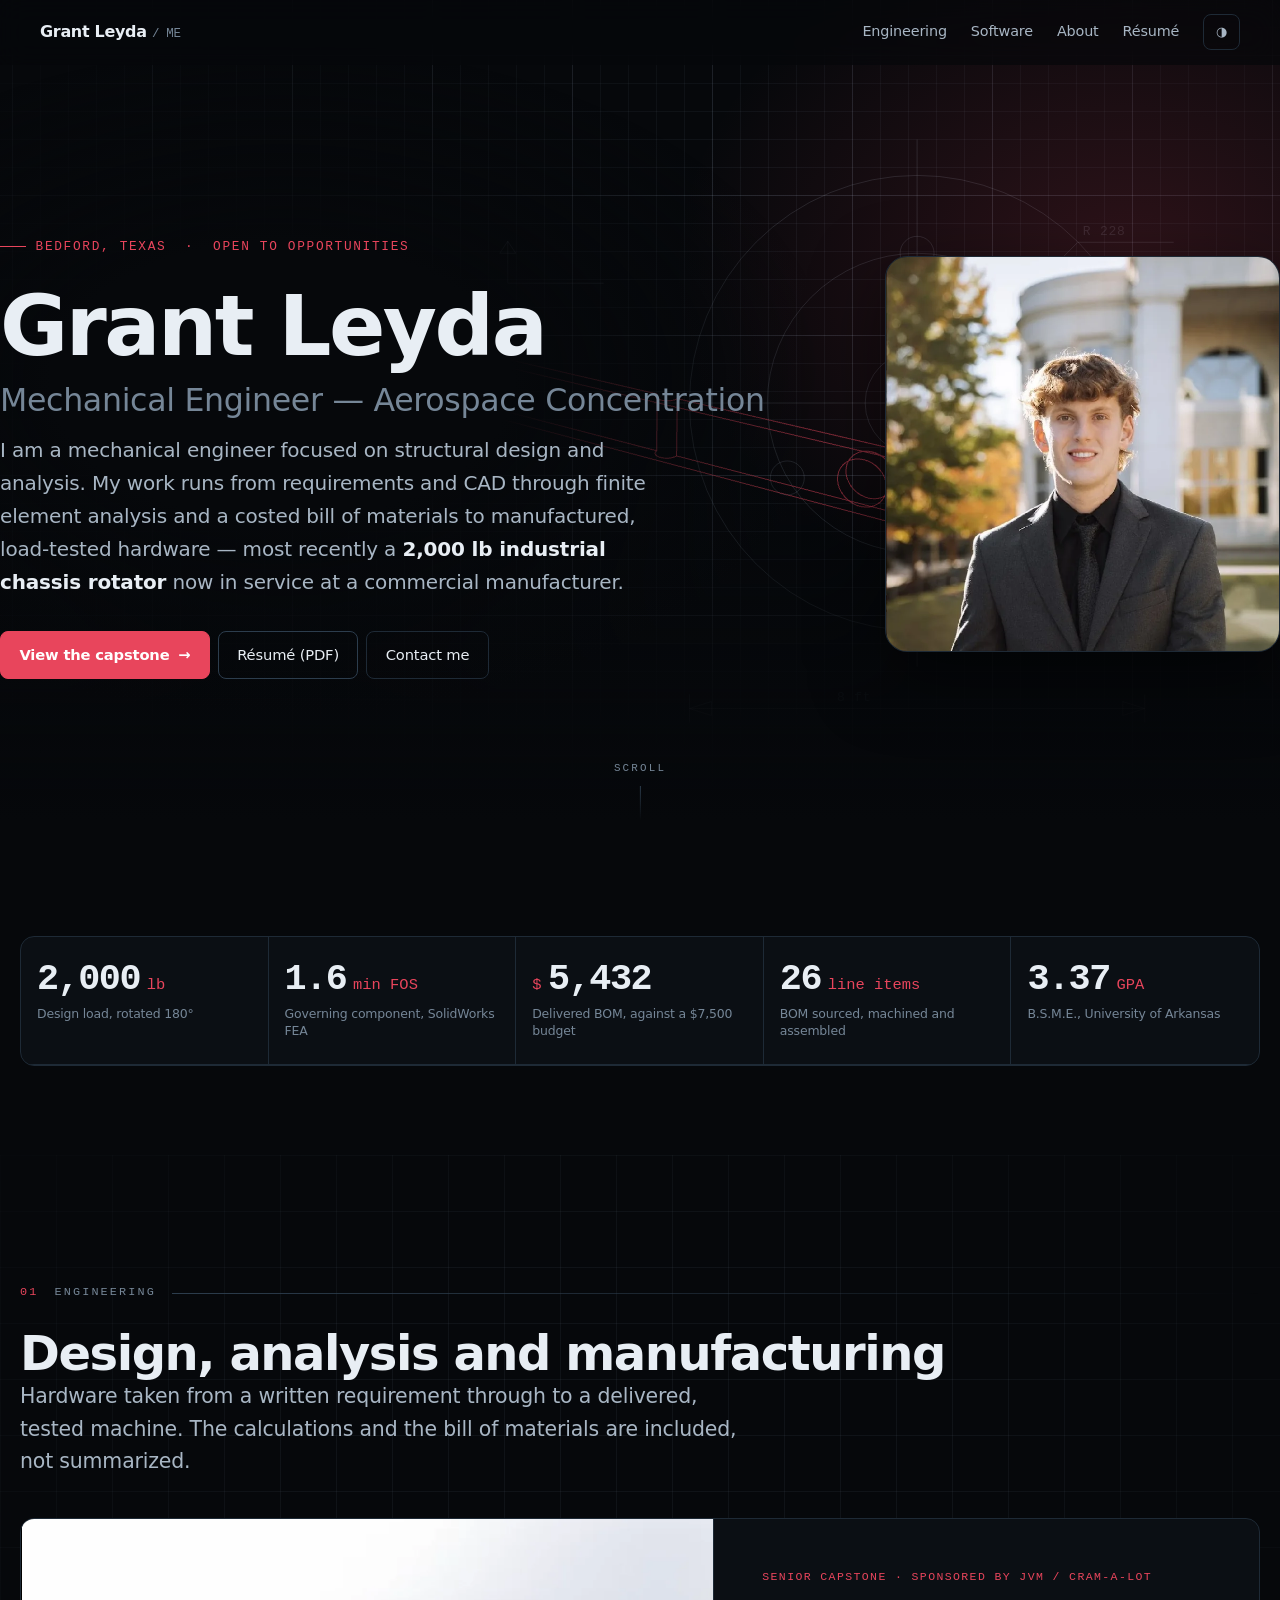
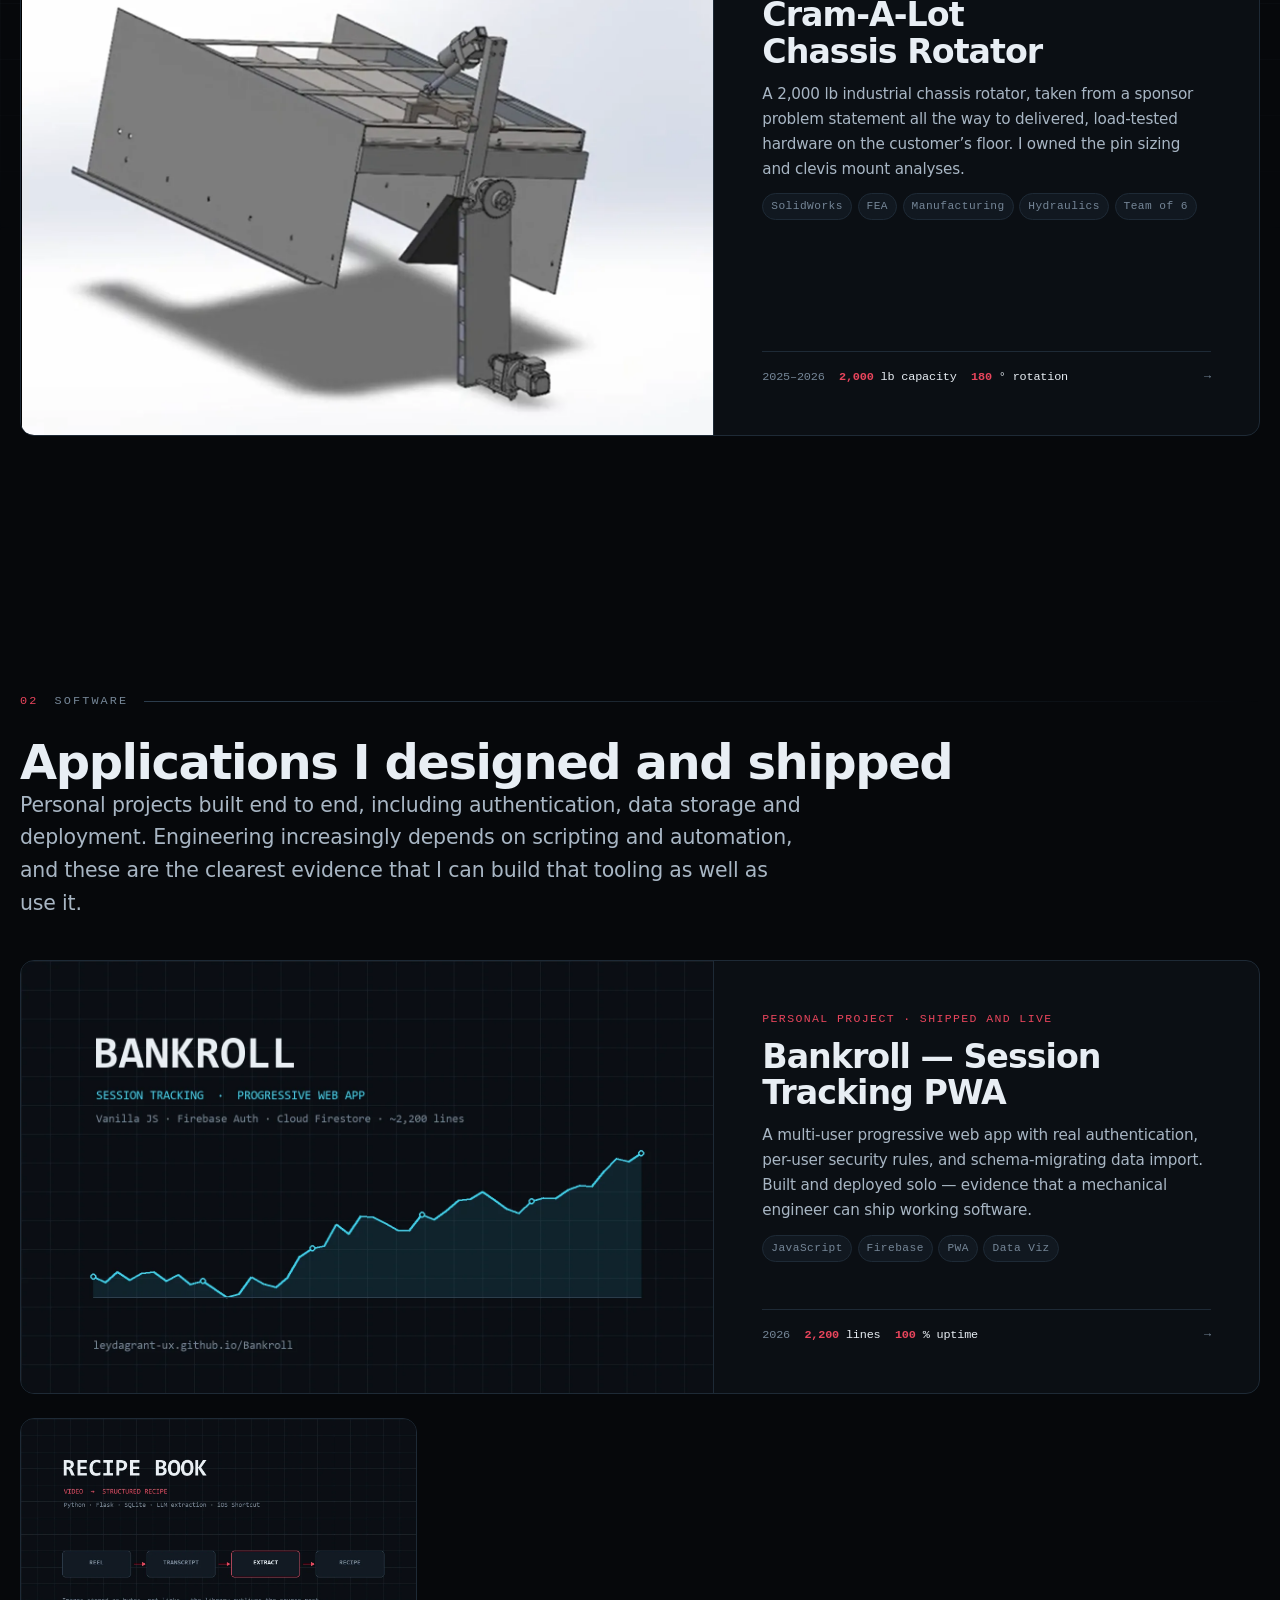
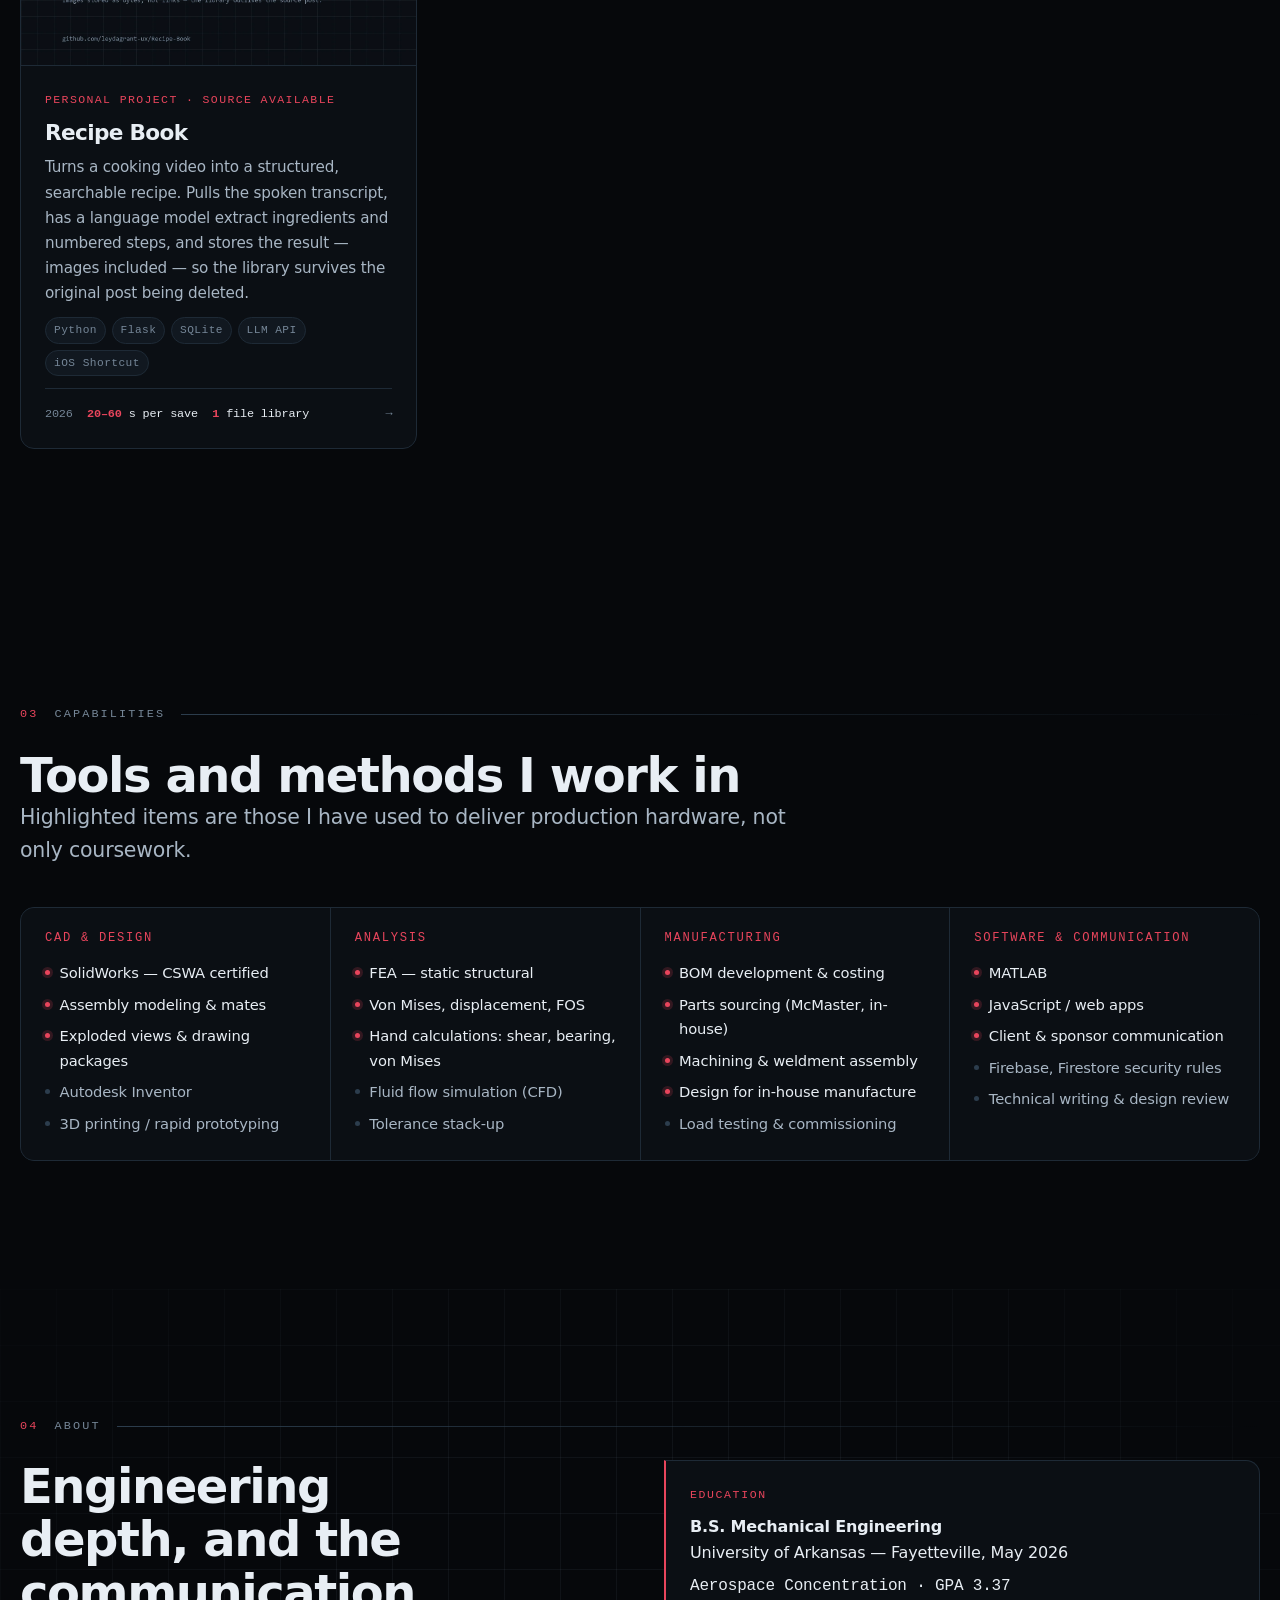
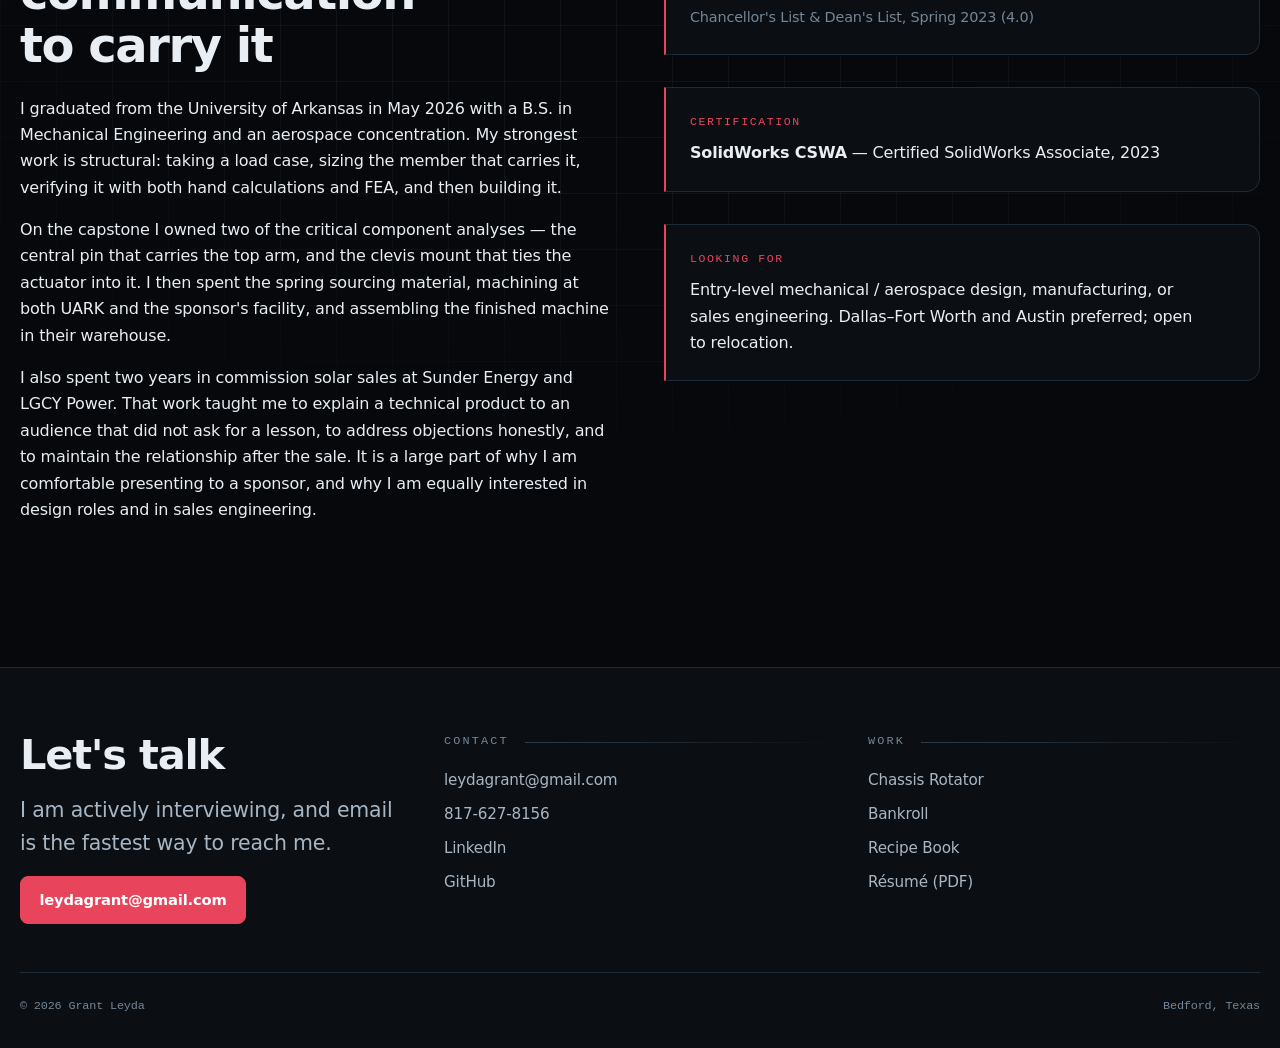
==== index.html @ 0212735f "Cardinal theme, Recipe Book project, and a full copy edit Theme: replaced the cyan accent with Arkan" ====
<!doctype html>
<html lang="en" data-theme="dark">
<head>
<meta charset="utf-8">
<meta name="viewport" content="width=device-width, initial-scale=1">
<title>Grant Leyda — Mechanical Engineer</title>
<meta name="description" content="Mechanical engineer with an aerospace concentration. Senior capstone: a 2,000 lb industrial chassis rotator designed, analyzed, manufactured and delivered. SolidWorks, FEA, and manufacturing.">
<meta name="author" content="Grant Leyda">

<meta property="og:type" content="website">
<meta property="og:title" content="Grant Leyda — Mechanical Engineer">
<meta property="og:description" content="A 2,000 lb chassis rotator from problem statement to delivered hardware. Orbit the parts, run the pin analysis yourself.">
<meta property="og:image" content="assets/img/cad-machine-loaded.webp">

<link rel="icon" href="data:image/svg+xml,<svg xmlns='http://www.w3.org/2000/svg' viewBox='0 0 100 100'><rect width='100' height='100' rx='18' fill='%2306080b'/><text y='72' x='50' text-anchor='middle' font-size='62' font-family='monospace' fill='%2335d6f2'>G</text></svg>">
<link rel="stylesheet" href="css/site.css">

<script>
  // Applied before first paint so a light-theme visitor never sees a dark flash.
  try {
    var t = localStorage.getItem('gl-theme');
    if (t === 'light' || t === 'dark') document.documentElement.dataset.theme = t;
  } catch (e) {}
</script>
</head>

<body data-base="./">

<nav class="nav">
  <a class="nav__brand" href="index.html">Grant Leyda <span>/ ME</span></a>
  <div class="nav__links">
    <a href="#engineering">Engineering</a>
    <a href="#software">Software</a>
    <a href="#about">About</a>
    <a href="assets/Grant_Leyda_Resume_2026.pdf">Résumé</a>
    <button class="icon-btn" data-theme-toggle aria-label="Switch theme">◑</button>
  </div>
</nav>

<!-- ===================================================================== -->
<header class="hero">
  <!-- Blueprint field: drafting grid plus dimension linework, all vector. -->
  <div class="blueprint" aria-hidden="true">
    <svg class="blueprint__draw" viewBox="0 0 1000 700" fill="none"
         xmlns="http://www.w3.org/2000/svg" role="presentation">
      <!-- bolt circle -->
      <circle data-bp-stroke style="--i:0" cx="560" cy="330" r="228"/>
      <circle data-bp-stroke style="--i:1" cx="560" cy="330" r="150" stroke-dasharray="10 7"/>
      <circle data-bp-stroke style="--i:2" cx="560" cy="330" r="52"/>
      <!-- center marks -->
      <path data-bp-stroke style="--i:2" d="M560 66V594M296 330h528"/>
      <!-- bolt holes on the circle -->
      <circle data-bp-stroke style="--i:3" cx="560" cy="180" r="17"/>
      <circle data-bp-stroke style="--i:3" cx="690" cy="405" r="17"/>
      <circle data-bp-stroke style="--i:3" cx="430" cy="405" r="17"/>
      <!-- overall dimension, bottom -->
      <path data-bp-stroke style="--i:4" d="M332 636h456M332 622v28M788 622v28"/>
      <path data-bp-stroke style="--i:4" d="M332 636l22-7v14zM788 636l-22-7v14z" fill="currentColor"/>
      <text x="497" y="628" text-anchor="middle">8 ft</text>
      <!-- radius leader -->
      <path data-bp-stroke style="--i:5" d="M560 330l161-161 96 0"/>
      <text x="726" y="162">R 228</text>
      <!-- section marker -->
      <path data-bp-stroke style="--i:6" d="M150 210h96M150 210v-42M150 168l-8 12h16z" fill="currentColor"/>
      <text x="120" y="240">A</text>
      <!-- angle callout, cardinal -->
      <path data-bp-stroke data-bp-accent style="--i:7"
            d="M560 330l186 96M560 330l186-96M700 306a160 160 0 010 48"/>
      <text data-bp-accent x="762" y="342">180°</text>
    </svg>
  </div>

  <div class="hero__stage" data-hero-stage aria-hidden="true"></div>

  <div class="hero__inner wrap">
    <div class="hero__grid">
      <div>
        <div class="hero__kicker">Bedford, Texas &nbsp;·&nbsp; Open to opportunities</div>
        <h1>
          Grant Leyda
          <em>Mechanical Engineer — Aerospace Concentration</em>
        </h1>
        <p class="hero__lede">
          I am a mechanical engineer focused on structural design and analysis. My work runs
          from requirements and CAD through finite element analysis and a costed bill of
          materials to manufactured, load-tested hardware — most recently a
          <strong>2,000&nbsp;lb industrial chassis rotator</strong> now in service at a
          commercial manufacturer.
        </p>
        <div class="hero__cta">
          <a class="btn btn--primary" href="projects/rotator.html">
            View the capstone <span aria-hidden="true">→</span>
          </a>
          <a class="btn" href="assets/Grant_Leyda_Resume_2026.pdf">Résumé (PDF)</a>
          <a class="btn btn--ghost" href="mailto:leydagrant@gmail.com">Contact me</a>
        </div>
      </div>

      <div class="hero__portrait">
        <img src="assets/img/headshot.webp" width="742" height="742"
             alt="Portrait of Grant Leyda" fetchpriority="high">
      </div>
    </div>
  </div>

  <div class="hero__cue" aria-hidden="true">Scroll</div>
</header>

<!-- ===================================================================== -->
<section class="section--tight">
  <div class="wrap">
    <div class="metrics" data-reveal>
      <div class="metric">
        <div class="metric__value"><span data-count="2000">2,000</span><span class="metric__unit">lb</span></div>
        <div class="metric__label">Design load, rotated 180°</div>
      </div>
      <div class="metric">
        <div class="metric__value"><span data-count="1.6">1.6</span><span class="metric__unit">min FOS</span></div>
        <div class="metric__label">Governing component, SolidWorks FEA</div>
      </div>
      <div class="metric">
        <div class="metric__value"><span class="metric__unit">$</span><span data-count="5432">5,432</span></div>
        <div class="metric__label">Delivered BOM, against a $7,500 budget</div>
      </div>
      <div class="metric">
        <div class="metric__value"><span data-count="26">26</span><span class="metric__unit">line items</span></div>
        <div class="metric__label">BOM sourced, machined and assembled</div>
      </div>
      <div class="metric">
        <div class="metric__value"><span data-count="3.37">3.37</span><span class="metric__unit">GPA</span></div>
        <div class="metric__label">B.S.M.E., University of Arkansas</div>
      </div>
    </div>
  </div>
</section>

<!-- ===================================================================== -->
<section class="section gridbg" id="engineering">
  <div class="wrap">
    <div class="eyebrow"><span class="eyebrow__i">01</span> Engineering</div>
    <h2 data-reveal>Design, analysis and manufacturing</h2>
    <p class="lede" data-reveal style="--delay:60ms">
      Hardware taken from a written requirement through to a delivered, tested machine.
      The calculations and the bill of materials are included, not summarized.
    </p>

    <div class="cards cards--split" data-projects="engineering" style="margin-top:2.5rem">
      <noscript>
        <p><a href="projects/rotator.html">Cram-A-Lot Chassis Rotator — senior capstone</a></p>
      </noscript>
    </div>
  </div>
</section>

<!-- ===================================================================== -->
<section class="section" id="software">
  <div class="wrap">
    <div class="eyebrow"><span class="eyebrow__i">02</span> Software</div>
    <h2 data-reveal>Applications I designed and shipped</h2>
    <p class="lede" data-reveal style="--delay:60ms">
      Personal projects built end to end, including authentication, data storage and
      deployment. Engineering increasingly depends on scripting and automation, and these
      are the clearest evidence that I can build that tooling as well as use it.
    </p>

    <div class="cards cards--split" data-projects="software" style="margin-top:2.5rem">
      <noscript>
        <p><a href="projects/bankroll.html">Bankroll — session tracking web app</a></p>
        <p><a href="projects/recipes.html">Recipe Book — video to structured recipe</a></p>
      </noscript>
    </div>
  </div>
</section>

<!-- ===================================================================== -->
<section class="section" id="capabilities">
  <div class="wrap">
    <div class="eyebrow"><span class="eyebrow__i">03</span> Capabilities</div>
    <h2 data-reveal>Tools and methods I work in</h2>
    <p class="lede" data-reveal style="--delay:60ms">
      Highlighted items are those I have used to deliver production hardware, not only coursework.
    </p>

    <div class="caps" data-reveal style="margin-top:2.5rem">
      <div class="cap">
        <h3>CAD &amp; design</h3>
        <ul>
          <li class="is-key">SolidWorks — CSWA certified</li>
          <li class="is-key">Assembly modeling &amp; mates</li>
          <li class="is-key">Exploded views &amp; drawing packages</li>
          <li>Autodesk Inventor</li>
          <li>3D printing / rapid prototyping</li>
        </ul>
      </div>
      <div class="cap">
        <h3>Analysis</h3>
        <ul>
          <li class="is-key">FEA — static structural</li>
          <li class="is-key">Von Mises, displacement, FOS</li>
          <li class="is-key">Hand calculations: shear, bearing, von Mises</li>
          <li>Fluid flow simulation (CFD)</li>
          <li>Tolerance stack-up</li>
        </ul>
      </div>
      <div class="cap">
        <h3>Manufacturing</h3>
        <ul>
          <li class="is-key">BOM development &amp; costing</li>
          <li class="is-key">Parts sourcing (McMaster, in-house)</li>
          <li class="is-key">Machining &amp; weldment assembly</li>
          <li class="is-key">Design for in-house manufacture</li>
          <li>Load testing &amp; commissioning</li>
        </ul>
      </div>
      <div class="cap">
        <h3>Software &amp; communication</h3>
        <ul>
          <li class="is-key">MATLAB</li>
          <li class="is-key">JavaScript / web apps</li>
          <li class="is-key">Client &amp; sponsor communication</li>
          <li>Firebase, Firestore security rules</li>
          <li>Technical writing &amp; design review</li>
        </ul>
      </div>
    </div>
  </div>
</section>

<!-- ===================================================================== -->
<section class="section gridbg" id="about">
  <div class="wrap">
    <div class="eyebrow"><span class="eyebrow__i">04</span> About</div>

    <div style="display:grid;grid-template-columns:repeat(auto-fit,minmax(300px,1fr));gap:3rem">
      <div data-reveal>
        <h2>Engineering depth, and the communication to carry it</h2>
        <p style="margin-top:1.5rem">
          I graduated from the University of Arkansas in May 2026 with a B.S. in Mechanical
          Engineering and an aerospace concentration. My strongest work is structural:
          taking a load case, sizing the member that carries it, verifying it with both hand
          calculations and FEA, and then building it.
        </p>
        <p>
          On the capstone I owned two of the critical component analyses — the central pin
          that carries the top arm, and the clevis mount that ties the actuator into it.
          I then spent the spring sourcing material, machining at both UARK and the
          sponsor's facility, and assembling the finished machine in their warehouse.
        </p>
        <p>
          I also spent two years in commission solar sales at Sunder Energy and LGCY Power.
          That work taught me to explain a technical product to an audience that did not ask
          for a lesson, to address objections honestly, and to maintain the relationship
          after the sale. It is a large part of why I am comfortable presenting to a sponsor,
          and why I am equally interested in design roles and in sales engineering.
        </p>
      </div>

      <div data-reveal style="--delay:100ms">
        <div class="callout" style="margin-top:0">
          <div class="callout__label">Education</div>
          <p style="margin-bottom:.4rem"><strong>B.S. Mechanical Engineering</strong><br>
          University of Arkansas — Fayetteville, May 2026</p>
          <p style="margin-bottom:.4rem" class="mono" style="font-size:.85rem">
            Aerospace Concentration · GPA 3.37</p>
          <p style="margin-bottom:0;color:var(--ink-3);font-size:.9rem">
            Chancellor's List &amp; Dean's List, Spring 2023 (4.0)</p>
        </div>

        <div class="callout">
          <div class="callout__label">Certification</div>
          <p style="margin-bottom:0">
            <strong>SolidWorks CSWA</strong> — Certified SolidWorks Associate, 2023
          </p>
        </div>

        <div class="callout">
          <div class="callout__label">Looking for</div>
          <p style="margin-bottom:0">
            Entry-level mechanical / aerospace design, manufacturing, or sales engineering.
            Dallas–Fort Worth and Austin preferred; open to relocation.
          </p>
        </div>
      </div>
    </div>
  </div>
</section>

<!-- ===================================================================== -->
<footer class="footer" id="contact">
  <div class="wrap">
    <div class="footer__grid">
      <div>
        <h2>Let's talk</h2>
        <p class="lede">
          I am actively interviewing, and email is the fastest way to reach me.
        </p>
        <a class="btn btn--primary" href="mailto:leydagrant@gmail.com">leydagrant@gmail.com</a>
      </div>

      <div>
        <div class="eyebrow" style="margin-bottom:1rem">Contact</div>
        <div class="footer__links">
          <a href="mailto:leydagrant@gmail.com">leydagrant@gmail.com</a>
          <a href="tel:+18176278156">817-627-8156</a>
          <a href="https://www.linkedin.com/in/grant-leyda" rel="noopener">LinkedIn</a>
          <a href="https://github.com/leydagrant-ux" rel="noopener">GitHub</a>
        </div>
      </div>

      <div>
        <div class="eyebrow" style="margin-bottom:1rem">Work</div>
        <div class="footer__links">
          <a href="projects/rotator.html">Chassis Rotator</a>
          <a href="projects/bankroll.html">Bankroll</a>
          <a href="projects/recipes.html">Recipe Book</a>
          <a href="assets/Grant_Leyda_Resume_2026.pdf">Résumé (PDF)</a>
        </div>
      </div>
    </div>

    <div class="footer__meta">
      <span>© 2026 Grant Leyda</span>
      <span>Bedford, Texas</span>
    </div>
  </div>
</footer>

<script type="module">
  import { initAll } from './js/main.js';
  import { renderCards } from './js/project-cards.js';
  import { initHeroStage } from './js/viewer3d.js';

  renderCards();   // must run before initAll so cards get reveal + tilt wired
  initAll();
  initHeroStage("assets/models/ua8r-plate.stl");
</script>

</body>
</html>
---- css/site.css ----
/* ==========================================================================
   Grant Leyda — portfolio
   A precision instrument, not a resume. Every flourish is made of real data.
   ========================================================================== */

/* --------------------------------------------------------------------------
   1. Tokens
   -------------------------------------------------------------------------- */

:root {
  /* Dark is the default. The light theme overrides these below. */
  --bg:            #06080b;
  --bg-1:          #0b0f14;
  --bg-2:          #111820;
  --bg-3:          #18212b;
  --line:          #1e2a36;
  --line-strong:   #2c3d4d;

  --ink:           #e8eef4;
  --ink-2:         #a8b6c4;
  /* ink-3 is the smallest text on the site (captions, mono labels). Measured 5.3:1 on
     --bg, so it clears WCAG AA with room to spare. Don't darken it. */
  --ink-3:         #758697;

  /* Arkansas cardinal, carried over from Grant's printed portfolio. Brand only —
     never used to mean "pass", which is what --ok is for. */
  --accent:        #e8455c;
  --accent-2:      #c8102e;
  --accent-ink:    #ffffff;
  --accent-glow:   rgba(232, 69, 92, .18);
  --accent-line:   rgba(232, 69, 92, .34);

  /* Semantic pair, deliberately independent of the brand colour. A red accent must not
     double as the "safe" state on a factor-of-safety gauge. */
  --ok:            #3ecf8e;
  --ok-glow:       rgba(62, 207, 142, .16);
  --warn:          #f0a93c;
  --warn-glow:     rgba(240, 169, 60, .16);

  /* Kept as aliases so the stress callouts read the same as the gauge. */
  --signal:        var(--warn);
  --signal-2:      #e08d15;
  --signal-glow:   var(--warn-glow);

  --grid:          rgba(150, 170, 195, .07);
  --grid-strong:   rgba(150, 170, 195, .13);
  --blueprint:     rgba(186, 205, 224, .16);

  --font: -apple-system, BlinkMacSystemFont, "Segoe UI", system-ui, "Helvetica Neue", Arial, sans-serif;
  --mono: ui-monospace, "SF Mono", "Cascadia Mono", "Roboto Mono", Menlo, Consolas, monospace;

  /* 8px scale */
  --s1: .5rem;  --s2: 1rem;   --s3: 1.5rem;  --s4: 2rem;
  --s5: 3rem;   --s6: 4rem;   --s7: 6rem;    --s8: 8rem;

  --r1: 4px; --r2: 8px; --r3: 14px; --r4: 22px;

  --measure: 68ch;
  --page: 1240px;
  --page-wide: 1500px;

  --shadow-1: 0 1px 2px rgba(0,0,0,.4);
  --shadow-2: 0 8px 30px rgba(0,0,0,.45);
  --shadow-3: 0 24px 70px rgba(0,0,0,.55);

  --ease: cubic-bezier(.22, .61, .36, 1);
  --ease-out: cubic-bezier(.16, 1, .3, 1);

  color-scheme: dark;
}

:root[data-theme="light"] {
  --bg:            #f4f6f8;
  --bg-1:          #ffffff;
  --bg-2:          #eef2f6;
  --bg-3:          #e2e9f0;
  --line:          #d6dee7;
  --line-strong:   #b9c6d3;

  --ink:           #0d1620;
  --ink-2:         #46586a;
  /* Measured 4.8:1 on the light --bg. The obvious #6f8296 lands at 3.65 and fails AA. */
  --ink-3:         #5d6e7e;

  /* The deeper cardinal reads better against a light ground. */
  --accent:        #9d2235;
  --accent-2:      #7d1a2a;
  --accent-ink:    #ffffff;
  --accent-glow:   rgba(157, 34, 53, .12);
  --accent-line:   rgba(157, 34, 53, .30);

  --ok:            #0f7a52;
  --ok-glow:       rgba(15, 122, 82, .12);
  --warn:          #9a5b00;
  --warn-glow:     rgba(154, 91, 0, .13);

  --signal:        var(--warn);
  --signal-2:      #7d4900;
  --signal-glow:   var(--warn-glow);

  --grid:          rgba(40, 80, 110, .07);
  --grid-strong:   rgba(40, 80, 110, .14);
  --blueprint:     rgba(40, 72, 105, .17);

  --shadow-1: 0 1px 2px rgba(20,40,60,.08);
  --shadow-2: 0 8px 30px rgba(20,40,60,.10);
  --shadow-3: 0 24px 70px rgba(20,40,60,.14);

  color-scheme: light;
}

/* --------------------------------------------------------------------------
   2. Base
   -------------------------------------------------------------------------- */

*, *::before, *::after { box-sizing: border-box; }

/* Author `display` declarations outrank the user-agent [hidden] rule, so a class like
   .tags{display:flex} would otherwise keep a hidden element on screen. */
[hidden] { display: none !important; }

html {
  scroll-behavior: smooth;
  /* Nav is fixed; anchor targets must clear it. */
  scroll-padding-top: 5.5rem;
  -webkit-text-size-adjust: 100%;
}

body {
  margin: 0;
  background: var(--bg);
  color: var(--ink);
  font-family: var(--font);
  font-size: 1rem;
  line-height: 1.65;
  letter-spacing: -0.011em;
  -webkit-font-smoothing: antialiased;
  overflow-x: hidden;
}

img, svg, video, canvas { display: block; max-width: 100%; }
img, video { height: auto; }

a { color: var(--accent); text-decoration: none; }
a:hover { text-decoration: underline; text-underline-offset: 3px; }

:where(a, button, input, [tabindex]):focus-visible {
  outline: 2px solid var(--accent);
  outline-offset: 3px;
  border-radius: var(--r1);
}

h1, h2, h3, h4 {
  margin: 0;
  line-height: 1.1;
  letter-spacing: -0.03em;
  font-weight: 640;
  text-wrap: balance;
}

h1 { font-size: clamp(2.6rem, 7vw, 5.2rem); }
h2 { font-size: clamp(1.9rem, 3.8vw, 3rem); }
h3 { font-size: clamp(1.2rem, 2vw, 1.55rem); }

p { margin: 0 0 var(--s2); max-width: var(--measure); text-wrap: pretty; }

/* Every numeral on this site is mono and tabular, so tables and count-ups
   never jitter as digits change width. */
.num, .mono, td.num, .metric__value, .readout__value {
  font-family: var(--mono);
  font-variant-numeric: tabular-nums;
  font-feature-settings: "tnum" 1, "zero" 1;
}

::selection { background: var(--accent); color: var(--accent-ink); }

/* --------------------------------------------------------------------------
   3. Layout
   -------------------------------------------------------------------------- */

.wrap  { width: min(100% - 2.5rem, var(--page)); margin-inline: auto; }
.wrap--wide { width: min(100% - 2.5rem, var(--page-wide)); margin-inline: auto; }
.wrap--narrow { width: min(100% - 2.5rem, 780px); margin-inline: auto; }

section { position: relative; }
.section { padding-block: clamp(var(--s6), 10vw, var(--s8)); }
.section--tight { padding-block: clamp(var(--s5), 7vw, var(--s7)); }

.rule { height: 1px; background: var(--line); border: 0; margin: 0; }

/* Section label: a small mono eyebrow with a hairline, like a drawing callout. */
.eyebrow {
  display: flex;
  align-items: center;
  gap: var(--s2);
  font-family: var(--mono);
  font-size: .74rem;
  letter-spacing: .18em;
  text-transform: uppercase;
  color: var(--ink-3);
  margin-bottom: var(--s3);
}
.eyebrow::after {
  content: "";
  flex: 1;
  height: 1px;
  background: linear-gradient(90deg, var(--line-strong), transparent);
}
.eyebrow__i { color: var(--accent); }

.lede {
  font-size: clamp(1.05rem, 1.6vw, 1.3rem);
  line-height: 1.6;
  color: var(--ink-2);
  max-width: 62ch;
}

/* --------------------------------------------------------------------------
   4. Drafting grid background
   -------------------------------------------------------------------------- */

.gridbg { position: relative; isolation: isolate; }
.gridbg::before {
  content: "";
  position: absolute;
  inset: 0;
  z-index: -1;
  background-image:
    linear-gradient(var(--grid) 1px, transparent 1px),
    linear-gradient(90deg, var(--grid) 1px, transparent 1px);
  background-size: 56px 56px;
  mask-image: radial-gradient(ellipse 90% 70% at 50% 30%, #000 30%, transparent 78%);
  pointer-events: none;
}

/* --------------------------------------------------------------------------
   4b. Blueprint field
   A drafting sheet behind the hero: fine grid, a heavier index grid, and the
   dimension linework drawn in blueprint.svg. Sharp at any size because it is all
   vector — no upscaled screenshots.
   -------------------------------------------------------------------------- */

.blueprint {
  position: absolute;
  inset: 0;
  z-index: 0;
  overflow: hidden;
  pointer-events: none;
}

/* Two superimposed grids: 28px fine, 140px index — the way drafting paper reads. */
.blueprint::before {
  content: "";
  position: absolute;
  inset: -10%;
  background-image:
    linear-gradient(var(--grid) 1px, transparent 1px),
    linear-gradient(90deg, var(--grid) 1px, transparent 1px),
    linear-gradient(var(--grid-strong) 1px, transparent 1px),
    linear-gradient(90deg, var(--grid-strong) 1px, transparent 1px);
  background-size: 28px 28px, 28px 28px, 140px 140px, 140px 140px;
  mask-image: radial-gradient(ellipse 95% 85% at 62% 40%, #000 20%, transparent 75%);
}

/* A cardinal wash bleeding in from the right, echoing the printed portfolio. */
.blueprint::after {
  content: "";
  position: absolute;
  inset: 0;
  background:
    radial-gradient(ellipse 52% 62% at 88% 32%, var(--accent-glow), transparent 68%),
    linear-gradient(to bottom, transparent 62%, var(--bg) 98%);
}

.blueprint__draw {
  position: absolute;
  top: 50%;
  right: -6%;
  translate: 0 -50%;
  width: min(78vw, 1000px);
  color: var(--blueprint);
  opacity: .9;
}
@media (max-width: 900px) {
  .blueprint__draw { right: -30%; width: 140vw; opacity: .5; }
}

.blueprint__draw [data-bp-stroke] {
  fill: none;
  stroke: currentColor;
  stroke-width: 1;
  vector-effect: non-scaling-stroke;
}
.blueprint__draw [data-bp-accent] { color: var(--accent); opacity: .5; }
.blueprint__draw text {
  fill: currentColor;
  font-family: var(--mono);
  font-size: 13px;
  letter-spacing: .06em;
}

/* The linework draws itself once on load. */
@media (prefers-reduced-motion: no-preference) {
  .blueprint__draw [data-bp-stroke] {
    stroke-dasharray: 2400;
    stroke-dashoffset: 2400;
    animation: bp-draw 2.6s var(--ease-out) forwards;
    animation-delay: calc(var(--i, 0) * 90ms);
  }
  @keyframes bp-draw { to { stroke-dashoffset: 0; } }
}

/* --------------------------------------------------------------------------
   5. Navigation
   -------------------------------------------------------------------------- */

.nav {
  position: fixed;
  inset: 0 0 auto 0;
  z-index: 100;
  display: flex;
  align-items: center;
  gap: var(--s3);
  padding: .85rem clamp(1.25rem, 4vw, 2.5rem);
  background: color-mix(in srgb, var(--bg) 72%, transparent);
  backdrop-filter: blur(14px) saturate(140%);
  -webkit-backdrop-filter: blur(14px) saturate(140%);
  border-bottom: 1px solid transparent;
  transition: border-color .3s var(--ease), background .3s var(--ease);
}
.nav[data-scrolled="true"] {
  border-bottom-color: var(--line);
  background: color-mix(in srgb, var(--bg) 88%, transparent);
}

.nav__brand {
  font-weight: 680;
  letter-spacing: -.02em;
  color: var(--ink);
  font-size: 1rem;
  white-space: nowrap;
}
.nav__brand:hover { text-decoration: none; color: var(--accent); }
.nav__brand span { color: var(--ink-3); font-family: var(--mono); font-size: .78rem; font-weight: 400; }

.nav__links { display: flex; gap: var(--s3); margin-left: auto; align-items: center; }
.nav__links a {
  color: var(--ink-2);
  font-size: .9rem;
  position: relative;
  padding-block: .2rem;
}
.nav__links a:hover { color: var(--ink); text-decoration: none; }
.nav__links a::after {
  content: "";
  position: absolute;
  left: 0; right: 0; bottom: -2px;
  height: 1px;
  background: var(--accent);
  transform: scaleX(0);
  transform-origin: left;
  transition: transform .3s var(--ease);
}
.nav__links a:hover::after { transform: scaleX(1); }

@media (max-width: 720px) {
  .nav__links a:not(.btn) { display: none; }
}

/* --------------------------------------------------------------------------
   6. Buttons
   -------------------------------------------------------------------------- */

.btn {
  --btn-bg: transparent;
  --btn-ink: var(--ink);
  --btn-line: var(--line-strong);
  display: inline-flex;
  align-items: center;
  gap: .55rem;
  padding: .68rem 1.15rem;
  background: var(--btn-bg);
  color: var(--btn-ink);
  border: 1px solid var(--btn-line);
  border-radius: var(--r2);
  font-size: .92rem;
  font-weight: 520;
  font-family: inherit;
  cursor: pointer;
  white-space: nowrap;
  transition: border-color .22s var(--ease), background .22s var(--ease),
              color .22s var(--ease), transform .22s var(--ease);
}
.btn:hover {
  text-decoration: none;
  border-color: var(--accent);
  color: var(--accent);
  transform: translateY(-1px);
}
.btn--primary {
  --btn-bg: var(--accent);
  --btn-ink: var(--accent-ink);
  --btn-line: var(--accent);
  font-weight: 600;
}
.btn--primary:hover {
  --btn-bg: var(--accent-2);
  --btn-ink: var(--accent-ink);
  --btn-line: var(--accent-2);
  color: var(--accent-ink);
}
.btn--ghost { --btn-line: var(--line); }
.btn--sm { padding: .42rem .8rem; font-size: .82rem; }

.icon-btn {
  display: inline-grid;
  place-items: center;
  width: 2.3rem; height: 2.3rem;
  border: 1px solid var(--line);
  border-radius: var(--r2);
  background: transparent;
  color: var(--ink-2);
  cursor: pointer;
  transition: color .2s, border-color .2s;
}
.icon-btn:hover { color: var(--accent); border-color: var(--accent); }

/* --------------------------------------------------------------------------
   7. Hero
   -------------------------------------------------------------------------- */

.hero {
  position: relative;
  min-height: min(94svh, 900px);
  display: flex;
  align-items: center;
  padding-block: clamp(7rem, 14vh, 10rem) var(--s6);
  overflow: hidden;
}

/* Living hero: the rotator plate wireframe, drawn behind everything. */
.hero__stage {
  position: absolute;
  inset: 0;
  z-index: 0;
  pointer-events: none;
}
.hero__stage canvas { width: 100%; height: 100%; }
.hero__stage::after {
  /* Depth fade so the wireframe reads as background, never as content. */
  content: "";
  position: absolute;
  inset: 0;
  background:
    radial-gradient(ellipse 60% 55% at 22% 45%, var(--bg) 30%, transparent 72%),
    linear-gradient(to bottom, transparent 55%, var(--bg) 97%);
}

.hero__inner { position: relative; z-index: 1; width: 100%; }

.hero__grid {
  display: grid;
  grid-template-columns: minmax(0, 1.35fr) minmax(0, .65fr);
  gap: clamp(var(--s4), 5vw, var(--s6));
  align-items: center;
}
@media (max-width: 900px) {
  .hero__grid { grid-template-columns: 1fr; }
  .hero__portrait { order: -1; max-width: 190px; }
}

.hero__kicker {
  display: inline-flex;
  align-items: center;
  gap: .6rem;
  font-family: var(--mono);
  font-size: .8rem;
  letter-spacing: .13em;
  text-transform: uppercase;
  color: var(--accent);
  margin-bottom: var(--s3);
}
.hero__kicker::before {
  content: "";
  width: 26px; height: 1px;
  background: var(--accent);
}

.hero h1 { margin-bottom: var(--s2); }
.hero h1 em {
  font-style: normal;
  display: block;
  color: var(--ink-3);
  font-size: .38em;
  font-weight: 500;
  letter-spacing: -.01em;
  margin-top: .7rem;
}

.hero__lede {
  font-size: clamp(1.05rem, 1.7vw, 1.25rem);
  color: var(--ink-2);
  max-width: 54ch;
  margin-bottom: var(--s4);
}
.hero__lede strong { color: var(--ink); font-weight: 600; }

.hero__cta { display: flex; flex-wrap: wrap; gap: var(--s1); }

.hero__portrait {
  position: relative;
  border-radius: var(--r4);
  overflow: hidden;
  border: 1px solid var(--line);
  box-shadow: var(--shadow-3);
  aspect-ratio: 1;
  background: var(--bg-2);
}
.hero__portrait img { width: 100%; height: 100%; object-fit: cover; }

/* Scroll cue */
.hero__cue {
  position: absolute;
  left: 50%; bottom: 1.6rem;
  transform: translateX(-50%);
  font-family: var(--mono);
  font-size: .68rem;
  letter-spacing: .2em;
  text-transform: uppercase;
  color: var(--ink-3);
  display: flex;
  flex-direction: column;
  align-items: center;
  gap: .5rem;
  z-index: 1;
}
.hero__cue::after {
  content: "";
  width: 1px; height: 34px;
  background: linear-gradient(var(--line-strong), transparent);
  animation: cue 2.4s var(--ease) infinite;
}
@keyframes cue {
  0%, 100% { opacity: .3; transform: scaleY(.6); transform-origin: top; }
  50%      { opacity: 1;  transform: scaleY(1);  transform-origin: top; }
}

/* --------------------------------------------------------------------------
   8. Metric strip
   -------------------------------------------------------------------------- */

.metrics {
  display: grid;
  grid-template-columns: repeat(auto-fit, minmax(150px, 1fr));
  border: 1px solid var(--line);
  border-radius: var(--r3);
  overflow: hidden;
  background: var(--bg-1);
}
.metric {
  padding: var(--s3) var(--s2);
  border-right: 1px solid var(--line);
  border-bottom: 1px solid var(--line);
  position: relative;
}
.metric:last-child { border-right: 0; }
.metric__value {
  font-size: clamp(1.6rem, 3.2vw, 2.3rem);
  font-weight: 600;
  letter-spacing: -.04em;
  line-height: 1;
  color: var(--ink);
  display: flex;
  align-items: baseline;
  gap: .18em;
}
.metric__unit { font-size: .42em; color: var(--accent); font-weight: 500; letter-spacing: 0; }
.metric__label {
  margin-top: .55rem;
  font-size: .78rem;
  color: var(--ink-3);
  line-height: 1.35;
}

/* --------------------------------------------------------------------------
   9. Project cards
   -------------------------------------------------------------------------- */

.cards { display: grid; gap: var(--s3); }
.cards--split { grid-template-columns: repeat(auto-fit, minmax(340px, 1fr)); }

.card {
  position: relative;
  display: flex;
  flex-direction: column;
  background: var(--bg-1);
  border: 1px solid var(--line);
  border-radius: var(--r3);
  overflow: hidden;
  color: inherit;
  transition: border-color .3s var(--ease), transform .4s var(--ease-out),
              box-shadow .4s var(--ease-out);
  transform-style: preserve-3d;
}
.card:hover {
  text-decoration: none;
  border-color: var(--accent-line);
  box-shadow: var(--shadow-2), 0 0 0 1px var(--accent-glow);
}

.card__media {
  position: relative;
  aspect-ratio: 16 / 10;
  overflow: hidden;
  background: var(--bg-2);
  border-bottom: 1px solid var(--line);
}
.card__media img {
  width: 100%; height: 100%;
  object-fit: cover;
  transition: transform .7s var(--ease-out), filter .5s var(--ease);
}
.card:hover .card__media img { transform: scale(1.045); }

.card__body { padding: var(--s3); display: flex; flex-direction: column; flex: 1; gap: .7rem; }

.card__kicker {
  font-family: var(--mono);
  font-size: .72rem;
  letter-spacing: .12em;
  text-transform: uppercase;
  color: var(--accent);
}
.card__title { font-size: 1.35rem; letter-spacing: -.03em; }
.card__summary { color: var(--ink-2); font-size: .95rem; margin: 0; }

.card__spec {
  margin-top: auto;
  padding-top: var(--s2);
  border-top: 1px solid var(--line);
  display: flex;
  flex-wrap: wrap;
  gap: .4rem .9rem;
  align-items: center;
  font-family: var(--mono);
  font-size: .74rem;
  color: var(--ink-3);
}
.card__metric { color: var(--ink); }
.card__metric b { color: var(--accent); font-weight: 600; }

.card__arrow {
  margin-left: auto;
  color: var(--ink-3);
  transition: transform .3s var(--ease), color .3s var(--ease);
}
.card:hover .card__arrow { transform: translateX(4px); color: var(--accent); }

/* Featured card spans wide and puts media beside the copy. */
.card--featured { grid-column: 1 / -1; }
@media (min-width: 860px) {
  .card--featured { flex-direction: row; align-items: stretch; }
  .card--featured .card__media {
    flex: 1 1 56%;
    aspect-ratio: auto;
    border-bottom: 0;
    border-right: 1px solid var(--line);
    min-height: 380px;
  }
  .card--featured .card__body { flex: 1 1 44%; justify-content: center; padding: var(--s5); }
  .card--featured .card__title { font-size: clamp(1.7rem, 2.6vw, 2.3rem); }
}

.tags { display: flex; flex-wrap: wrap; gap: .35rem; }
.tag {
  font-family: var(--mono);
  font-size: .7rem;
  letter-spacing: .04em;
  padding: .2rem .5rem;
  border: 1px solid var(--line);
  border-radius: 100px;
  color: var(--ink-3);
  background: var(--bg-2);
}

/* --------------------------------------------------------------------------
   10. Capability matrix
   -------------------------------------------------------------------------- */

.caps { display: grid; grid-template-columns: repeat(auto-fit, minmax(230px, 1fr)); gap: 1px;
        background: var(--line); border: 1px solid var(--line); border-radius: var(--r3);
        overflow: hidden; }
.cap { background: var(--bg-1); padding: var(--s3); }
.cap h3 {
  font-family: var(--mono);
  font-size: .76rem;
  letter-spacing: .14em;
  text-transform: uppercase;
  color: var(--accent);
  margin-bottom: var(--s2);
  font-weight: 500;
}
.cap ul { margin: 0; padding: 0; list-style: none; display: flex; flex-direction: column; gap: .45rem; }
.cap li { font-size: .92rem; color: var(--ink-2); display: flex; gap: .6rem; }
.cap li::before { content: ""; width: 5px; height: 5px; margin-top: .62em; flex: none;
                  background: var(--line-strong); border-radius: 50%; }
.cap li.is-key { color: var(--ink); }
.cap li.is-key::before { background: var(--accent); box-shadow: 0 0 0 3px var(--accent-glow); }

/* --------------------------------------------------------------------------
   11. Case-study page furniture
   -------------------------------------------------------------------------- */

.case-hero {
  position: relative;
  padding-block: clamp(8rem, 16vh, 11rem) var(--s5);
  border-bottom: 1px solid var(--line);
  overflow: hidden;
}
.case-hero__bg {
  position: absolute; inset: 0; z-index: 0;
  opacity: .18;
  filter: grayscale(.4);
}
.case-hero__bg img { width: 100%; height: 100%; object-fit: cover; }
.case-hero__bg::after {
  content: ""; position: absolute; inset: 0;
  background: linear-gradient(to bottom, color-mix(in srgb, var(--bg) 40%, transparent), var(--bg) 92%);
}
.case-hero__inner { position: relative; z-index: 1; }
.case-hero h1 { font-size: clamp(2.1rem, 5.2vw, 3.8rem); margin-bottom: var(--s2); }

.backlink {
  display: inline-flex; align-items: center; gap: .5rem;
  font-family: var(--mono); font-size: .78rem;
  color: var(--ink-3); margin-bottom: var(--s3);
}
.backlink:hover { color: var(--accent); text-decoration: none; }

.facts {
  display: grid;
  grid-template-columns: repeat(auto-fit, minmax(160px, 1fr));
  gap: var(--s3);
  margin-top: var(--s4);
  padding-top: var(--s3);
  border-top: 1px solid var(--line);
}
.fact__k {
  font-family: var(--mono); font-size: .7rem; letter-spacing: .13em;
  text-transform: uppercase; color: var(--ink-3); margin-bottom: .3rem;
}
.fact__v { font-size: .95rem; color: var(--ink); }

/* Prose column inside a case study */
.prose > * { max-width: var(--measure); }
.prose h2 { margin-top: var(--s6); margin-bottom: var(--s2); }
.prose h3 { margin-top: var(--s4); margin-bottom: var(--s1); }
.prose ul, .prose ol { color: var(--ink-2); padding-left: 1.15rem; max-width: var(--measure); }
.prose li { margin-bottom: .5rem; }
.prose li::marker { color: var(--accent); }

/* Callout — used for "my contribution" and engineering-judgement notes. */
.callout {
  border: 1px solid var(--line);
  border-left: 2px solid var(--accent);
  background: var(--bg-1);
  border-radius: 0 var(--r3) var(--r3) 0;
  padding: var(--s3);
  margin-block: var(--s4);
  max-width: var(--measure);
}
.callout__label {
  font-family: var(--mono); font-size: .72rem; letter-spacing: .14em;
  text-transform: uppercase; color: var(--accent); margin-bottom: .6rem;
}
.callout p:last-child { margin-bottom: 0; }
.callout--signal { border-left-color: var(--signal); }
.callout--signal .callout__label { color: var(--signal); }

/* --------------------------------------------------------------------------
   12. Tables
   -------------------------------------------------------------------------- */

.table-scroll { overflow-x: auto; margin-block: var(--s3); border: 1px solid var(--line);
                border-radius: var(--r2); background: var(--bg-1); }
table { width: 100%; border-collapse: collapse; font-size: .9rem; min-width: 480px; }
th, td { text-align: left; padding: .7rem .9rem; border-bottom: 1px solid var(--line); }
thead th {
  font-family: var(--mono); font-size: .7rem; letter-spacing: .11em;
  text-transform: uppercase; color: var(--ink-3); font-weight: 500;
  background: var(--bg-2); position: sticky; top: 0;
}
tbody tr:last-child td { border-bottom: 0; }
tbody tr:hover { background: var(--bg-2); }
td.num, th.num { text-align: right; }
.ok   { color: var(--ok); }
.warn { color: var(--warn); }

/* --------------------------------------------------------------------------
   13. Figures, gallery, lightbox
   -------------------------------------------------------------------------- */

figure { margin: var(--s4) 0; }
figure img { border-radius: var(--r2); border: 1px solid var(--line); background: var(--bg-1); }
figcaption {
  margin-top: .7rem;
  font-size: .84rem;
  color: var(--ink-3);
  max-width: var(--measure);
  line-height: 1.5;
}
figcaption b { color: var(--ink-2); font-weight: 600; }

.figure--wide { max-width: none; }
.figure--wide img { width: 100%; }

.gallery {
  display: grid;
  grid-template-columns: repeat(auto-fit, minmax(260px, 1fr));
  gap: var(--s2);
  margin-block: var(--s3);
}
.shot {
  position: relative;
  display: block;
  border: 1px solid var(--line);
  border-radius: var(--r2);
  overflow: hidden;
  background: var(--bg-1);
  cursor: zoom-in;
  padding: 0;
  font: inherit;
  color: inherit;
  text-align: left;
  width: 100%;
}
.shot img { width: 100%; aspect-ratio: 16/10; object-fit: cover; transition: transform .6s var(--ease-out); }
.shot:hover img { transform: scale(1.04); }
.shot figcaption { padding: .7rem .9rem; margin: 0; border-top: 1px solid var(--line); }

.lightbox {
  position: fixed; inset: 0; z-index: 200;
  display: grid; place-items: center;
  padding: clamp(1rem, 4vw, 3rem);
  background: color-mix(in srgb, var(--bg) 92%, transparent);
  backdrop-filter: blur(8px);
  opacity: 0; visibility: hidden;
  /* Visibility flips instantly on open and is delayed until the fade finishes on close.
     Transitioning visibility itself would leave the dialog un-focusable for the first
     250 ms, and a visibility:hidden element silently refuses focus(). */
  transition: opacity .25s var(--ease), visibility 0s .25s;
}
.lightbox[data-open="true"] {
  opacity: 1; visibility: visible;
  transition: opacity .25s var(--ease), visibility 0s 0s;
}
.lightbox__fig { margin: 0; max-width: min(1400px, 100%); max-height: 100%; display: flex;
                 flex-direction: column; gap: var(--s2); }
.lightbox__fig img {
  max-height: 78vh; width: auto; margin-inline: auto;
  border-radius: var(--r2); border: 1px solid var(--line-strong);
  background: var(--bg-1);
}
.lightbox__close { position: absolute; top: 1.2rem; right: 1.2rem; }
.lightbox__nav { position: absolute; top: 50%; transform: translateY(-50%); }
.lightbox__nav--prev { left: 1rem; }
.lightbox__nav--next { right: 1rem; }

/* --------------------------------------------------------------------------
   14. FEA compare slider
   -------------------------------------------------------------------------- */

.compare {
  position: relative;
  border: 1px solid var(--line);
  border-radius: var(--r3);
  overflow: hidden;
  background: var(--bg-1);
  touch-action: pan-y;
  user-select: none;
  --pos: 50%;
}
.compare img { width: 100%; display: block; }
.compare__over {
  position: absolute; inset: 0;
  clip-path: inset(0 calc(100% - var(--pos)) 0 0);
}
.compare__over img { width: 100%; height: 100%; object-fit: cover; }
.compare__handle {
  position: absolute; top: 0; bottom: 0;
  left: var(--pos);
  width: 2px;
  background: var(--accent);
  box-shadow: 0 0 14px var(--accent-glow);
  cursor: ew-resize;
}
.compare__handle::after {
  content: "";
  position: absolute; top: 50%; left: 50%;
  translate: -50% -50%;
  width: 2.6rem; height: 2.6rem;
  border-radius: 50%;
  background: var(--accent);
  box-shadow: var(--shadow-2);
}
.compare__grip {
  position: absolute; top: 50%; left: 50%;
  translate: -50% -50%;
  z-index: 1;
  color: var(--accent-ink);
  font-size: .85rem;
  pointer-events: none;
}
.compare__tag {
  position: absolute; top: .7rem;
  font-family: var(--mono); font-size: .7rem; letter-spacing: .1em;
  text-transform: uppercase;
  padding: .25rem .6rem; border-radius: 100px;
  background: color-mix(in srgb, var(--bg) 78%, transparent);
  border: 1px solid var(--line);
  color: var(--ink-2);
}
.compare__tag--l { left: .7rem; }
.compare__tag--r { right: .7rem; }
.compare input[type="range"] {
  position: absolute; inset: 0;
  width: 100%; height: 100%;
  opacity: 0; margin: 0; cursor: ew-resize;
}
.compare input[type="range"]:focus-visible { outline: 2px solid var(--accent); outline-offset: -2px; }

/* --------------------------------------------------------------------------
   15. 3D viewer
   -------------------------------------------------------------------------- */

.viewers { display: grid; grid-template-columns: repeat(auto-fit, minmax(290px, 1fr)); gap: var(--s2); }

.viewer {
  position: relative;
  border: 1px solid var(--line);
  border-radius: var(--r3);
  background:
    radial-gradient(ellipse 70% 60% at 50% 42%, var(--bg-2), var(--bg-1) 78%);
  overflow: hidden;
}
.viewer__canvas { aspect-ratio: 4 / 3; width: 100%; display: block; cursor: grab; }
.viewer__canvas:active { cursor: grabbing; }

.viewer__grid {
  position: absolute; inset: 0; pointer-events: none;
  background-image:
    linear-gradient(var(--grid) 1px, transparent 1px),
    linear-gradient(90deg, var(--grid) 1px, transparent 1px);
  background-size: 30px 30px;
  mask-image: radial-gradient(ellipse 65% 60% at 50% 50%, #000, transparent 80%);
}

.viewer__head {
  position: absolute; top: 0; left: 0; right: 0;
  display: flex; align-items: flex-start; gap: var(--s1);
  padding: .8rem .9rem;
  pointer-events: none;
}
.viewer__name { font-size: .92rem; font-weight: 600; letter-spacing: -.02em; }
.viewer__sub {
  font-family: var(--mono); font-size: .7rem; color: var(--ink-3);
  margin-top: .15rem;
}
.viewer__tools { margin-left: auto; display: flex; gap: .3rem; pointer-events: auto; }
.viewer__tools .icon-btn {
  width: 1.9rem; height: 1.9rem;
  background: color-mix(in srgb, var(--bg) 60%, transparent);
  backdrop-filter: blur(6px);
  font-size: .72rem;
}
.viewer__tools .icon-btn[aria-pressed="true"] {
  color: var(--accent); border-color: var(--accent);
  background: var(--accent-glow);
}

.viewer__dims {
  position: absolute; left: .9rem; bottom: .8rem;
  display: flex; gap: .9rem;
  font-family: var(--mono); font-size: .7rem; color: var(--ink-3);
  pointer-events: none;
}
.viewer__dims b { color: var(--ink-2); font-weight: 500; }

.viewer__hint {
  position: absolute; right: .9rem; bottom: .8rem;
  font-family: var(--mono); font-size: .66rem; letter-spacing: .08em;
  text-transform: uppercase; color: var(--ink-3);
  opacity: 1; transition: opacity .4s var(--ease);
  pointer-events: none;
}
.viewer[data-touched="true"] .viewer__hint { opacity: 0; }

.viewer__fallback {
  display: grid; place-items: center; gap: .6rem;
  aspect-ratio: 4/3; padding: var(--s3);
  text-align: center; color: var(--ink-3); font-size: .85rem;
}

/* --------------------------------------------------------------------------
   16. Pin study
   -------------------------------------------------------------------------- */

.study {
  border: 1px solid var(--line);
  border-radius: var(--r4);
  background: var(--bg-1);
  overflow: hidden;
}
.study__head {
  padding: var(--s3) var(--s4);
  border-bottom: 1px solid var(--line);
  background: var(--bg-2);
  display: flex; flex-wrap: wrap; gap: var(--s2); align-items: baseline;
}
.study__head h3 { font-size: 1.15rem; }
.study__head p { margin: 0; font-size: .87rem; color: var(--ink-3); max-width: 52ch; }

.study__body {
  display: grid;
  grid-template-columns: minmax(0, 320px) minmax(0, 1fr);
  gap: 0;
}
@media (max-width: 880px) { .study__body { grid-template-columns: 1fr; } }

.study__controls {
  padding: var(--s3) var(--s4);
  border-right: 1px solid var(--line);
  display: flex; flex-direction: column; gap: var(--s3);
}
@media (max-width: 880px) {
  .study__controls { border-right: 0; border-bottom: 1px solid var(--line); }
}

.field { display: flex; flex-direction: column; gap: .5rem; }
.field__row { display: flex; align-items: baseline; justify-content: space-between; gap: var(--s2); }
.field__label { font-size: .87rem; color: var(--ink-2); }
.field__val {
  font-family: var(--mono); font-variant-numeric: tabular-nums;
  font-size: 1.05rem; font-weight: 600; color: var(--ink);
}
.field__val small { color: var(--ink-3); font-size: .68em; font-weight: 400; margin-left: .15em; }

input[type="range"] {
  -webkit-appearance: none; appearance: none;
  width: 100%; height: 26px; background: transparent; cursor: pointer; margin: 0;
}
input[type="range"]::-webkit-slider-runnable-track {
  height: 3px; border-radius: 3px;
  background: linear-gradient(90deg, var(--accent) var(--fill, 50%), var(--line-strong) var(--fill, 50%));
}
input[type="range"]::-moz-range-track {
  height: 3px; border-radius: 3px;
  background: linear-gradient(90deg, var(--accent) var(--fill, 50%), var(--line-strong) var(--fill, 50%));
}
input[type="range"]::-webkit-slider-thumb {
  -webkit-appearance: none; appearance: none;
  width: 18px; height: 18px; margin-top: -7.5px;
  border-radius: 50%; background: var(--accent);
  border: 3px solid var(--bg-1);
  box-shadow: 0 0 0 1px var(--accent), 0 2px 8px rgba(0,0,0,.4);
  transition: transform .15s var(--ease);
}
input[type="range"]::-moz-range-thumb {
  width: 18px; height: 18px;
  border-radius: 50%; background: var(--accent);
  border: 3px solid var(--bg-1);
  box-shadow: 0 0 0 1px var(--accent), 0 2px 8px rgba(0,0,0,.4);
}
input[type="range"]:hover::-webkit-slider-thumb { transform: scale(1.12); }
input[type="range"]:active::-webkit-slider-thumb { transform: scale(1.04); }

.ticks {
  display: flex; justify-content: space-between;
  font-family: var(--mono); font-size: .66rem; color: var(--ink-3);
  margin-top: -.3rem;
}

details.adv { border-top: 1px solid var(--line); padding-top: var(--s2); }
details.adv summary {
  cursor: pointer; font-size: .8rem; color: var(--ink-3);
  font-family: var(--mono); letter-spacing: .06em; text-transform: uppercase;
  list-style: none;
}
details.adv summary::-webkit-details-marker { display: none; }
details.adv summary::before { content: "+ "; color: var(--accent); }
details.adv[open] summary::before { content: "− "; }
details.adv > div { display: flex; flex-direction: column; gap: var(--s3); padding-top: var(--s3); }

.study__out { padding: var(--s3) var(--s4); display: flex; flex-direction: column; gap: var(--s3); }

.gauge-row { display: flex; gap: var(--s4); align-items: center; flex-wrap: wrap; }

.gauge { position: relative; flex: none; width: 176px; }
.gauge svg { width: 100%; display: block; overflow: visible; }
.gauge__center {
  position: absolute; left: 50%; top: 62%;
  translate: -50% -50%;
  text-align: center;
}
.gauge__num {
  font-family: var(--mono); font-variant-numeric: tabular-nums;
  font-size: 2.2rem; font-weight: 650; line-height: 1;
  letter-spacing: -.04em;
  color: var(--ok);
  transition: color .35s var(--ease);
}
.gauge[data-state="warn"] .gauge__num { color: var(--warn); }
.gauge__cap {
  font-family: var(--mono); font-size: .64rem; letter-spacing: .16em;
  text-transform: uppercase; color: var(--ink-3); margin-top: .3rem;
}

.readouts { display: grid; grid-template-columns: repeat(auto-fit, minmax(128px, 1fr)); gap: var(--s2); flex: 1; }
.readout {
  border: 1px solid var(--line); border-radius: var(--r2);
  padding: .7rem .85rem; background: var(--bg-2);
}
.readout__k {
  font-family: var(--mono); font-size: .66rem; letter-spacing: .1em;
  text-transform: uppercase; color: var(--ink-3); margin-bottom: .3rem;
}
.readout__value { font-size: 1.05rem; font-weight: 600; color: var(--ink); letter-spacing: -.02em; }
.readout__value small { font-size: .62em; color: var(--ink-3); font-weight: 400; margin-left: .2em; }

.chart { border: 1px solid var(--line); border-radius: var(--r2); background: var(--bg-2); padding: var(--s2); }
.chart svg { width: 100%; height: auto; display: block; overflow: visible; }
.chart__legend {
  display: flex; flex-wrap: wrap; gap: var(--s2);
  font-family: var(--mono); font-size: .7rem; color: var(--ink-3);
  margin-top: .7rem;
}
.chart__legend span { display: inline-flex; align-items: center; gap: .4rem; }
.swatch { width: 14px; height: 2px; background: var(--ok); }
.swatch--dot { width: 8px; height: 8px; border-radius: 50%; background: var(--ink); }
.swatch--band { width: 14px; height: 8px; background: var(--warn-glow); border: 1px solid var(--warn); }

/* --------------------------------------------------------------------------
   17. Timeline
   -------------------------------------------------------------------------- */

.timeline { list-style: none; margin: var(--s3) 0; padding: 0; position: relative; }
.timeline::before {
  content: ""; position: absolute; left: 5px; top: .5rem; bottom: .5rem;
  width: 1px; background: var(--line);
}
.timeline li { position: relative; padding-left: var(--s4); margin-bottom: var(--s2); }
.timeline li::before {
  content: ""; position: absolute; left: 0; top: .52em;
  width: 11px; height: 11px; border-radius: 50%;
  background: var(--bg); border: 2px solid var(--line-strong);
}
.timeline li.is-done::before { border-color: var(--accent); background: var(--accent); }
.timeline__date {
  font-family: var(--mono); font-size: .72rem; color: var(--accent);
  letter-spacing: .06em; margin-right: .6rem;
}

/* --------------------------------------------------------------------------
   18. Footer
   -------------------------------------------------------------------------- */

.footer { border-top: 1px solid var(--line); padding-block: var(--s6) var(--s4); background: var(--bg-1); }
.footer__grid {
  display: grid; grid-template-columns: repeat(auto-fit, minmax(220px, 1fr));
  gap: var(--s4); margin-bottom: var(--s5);
}
.footer h2 { font-size: clamp(1.7rem, 3.5vw, 2.6rem); margin-bottom: var(--s2); }
.footer__links { display: flex; flex-direction: column; gap: .55rem; }
.footer__links a { color: var(--ink-2); font-size: .95rem; }
.footer__links a:hover { color: var(--accent); }
.footer__meta {
  display: flex; flex-wrap: wrap; gap: var(--s2); justify-content: space-between;
  padding-top: var(--s3); border-top: 1px solid var(--line);
  font-family: var(--mono); font-size: .74rem; color: var(--ink-3);
}

/* Prev/next between case studies */
.pager { display: grid; grid-template-columns: repeat(auto-fit, minmax(240px, 1fr)); gap: var(--s2);
         margin-top: var(--s6); }
.pager a {
  border: 1px solid var(--line); border-radius: var(--r3); padding: var(--s3);
  color: inherit; transition: border-color .25s var(--ease), transform .25s var(--ease);
}
.pager a:hover { text-decoration: none; border-color: var(--accent-line); transform: translateY(-2px); }
.pager__k { font-family: var(--mono); font-size: .7rem; letter-spacing: .12em;
            text-transform: uppercase; color: var(--ink-3); margin-bottom: .4rem; }
.pager__t { font-weight: 600; letter-spacing: -.02em; }
.pager--next { text-align: right; }

/* --------------------------------------------------------------------------
   19. Scroll reveal
   -------------------------------------------------------------------------- */

/* The hidden state is gated behind .reveal-ready, which main.js adds only once it has
   confirmed the observer is actually alive. Content is visible by default, so a JS
   failure, a missing IntersectionObserver, or a browser that never composites can never
   leave the page blank. */
.reveal-ready [data-reveal] {
  opacity: 0;
  transform: translateY(18px);
  transition: opacity .7s var(--ease-out), transform .7s var(--ease-out);
  transition-delay: var(--delay, 0ms);
}
.reveal-ready [data-reveal].is-in { opacity: 1; transform: none; }

/* --------------------------------------------------------------------------
   20. Blueprint dimension annotations
   Drawn as SVG over a figure; the stroke animates in on scroll.
   -------------------------------------------------------------------------- */

.dimfig { position: relative; }
.dimfig__svg { position: absolute; inset: 0; width: 100%; height: 100%; pointer-events: none; overflow: visible; }
.dimfig__svg line, .dimfig__svg path {
  stroke: var(--accent);
  stroke-width: 1;
  fill: none;
  vector-effect: non-scaling-stroke;
}
.dimfig__svg text {
  fill: var(--accent);
  font-family: var(--mono);
  font-size: 11px;
}
/* Same gating as [data-reveal]: annotations are drawn by default and only hidden once
   the observer has proven itself. */
.reveal-ready .dimfig__svg line, .reveal-ready .dimfig__svg path {
  stroke-dasharray: var(--len, 300);
  stroke-dashoffset: var(--len, 300);
  transition: stroke-dashoffset 1.1s var(--ease-out);
  transition-delay: var(--delay, 0ms);
}
.reveal-ready .dimfig.is-in .dimfig__svg line,
.reveal-ready .dimfig.is-in .dimfig__svg path { stroke-dashoffset: 0; }
.reveal-ready .dimfig__svg text { opacity: 0; transition: opacity .5s var(--ease) .6s; }
.reveal-ready .dimfig.is-in .dimfig__svg text { opacity: 1; }
.dimfig__svg .tick { stroke-dasharray: none; stroke-dashoffset: 0; }

/* --------------------------------------------------------------------------
   21. Reduced motion — every animated element resolves to its final state.
   -------------------------------------------------------------------------- */

@media (prefers-reduced-motion: reduce) {
  html { scroll-behavior: auto; }
  *, *::before, *::after {
    animation-duration: .001ms !important;
    animation-iteration-count: 1 !important;
    transition-duration: .001ms !important;
    scroll-behavior: auto !important;
  }
  .reveal-ready [data-reveal] { opacity: 1; transform: none; }
  .reveal-ready .dimfig__svg line, .reveal-ready .dimfig__svg path { stroke-dashoffset: 0; }
  .reveal-ready .dimfig__svg text { opacity: 1; }
  .card:hover .card__media img { transform: none; }
  .hero__cue::after { animation: none; opacity: .6; }
}

/* Print: give a recruiter something sane if they hit Ctrl-P. */
@media print {
  .nav, .hero__stage, .hero__cue, .viewer__tools, .lightbox { display: none !important; }
  body { background: #fff; color: #000; }
}
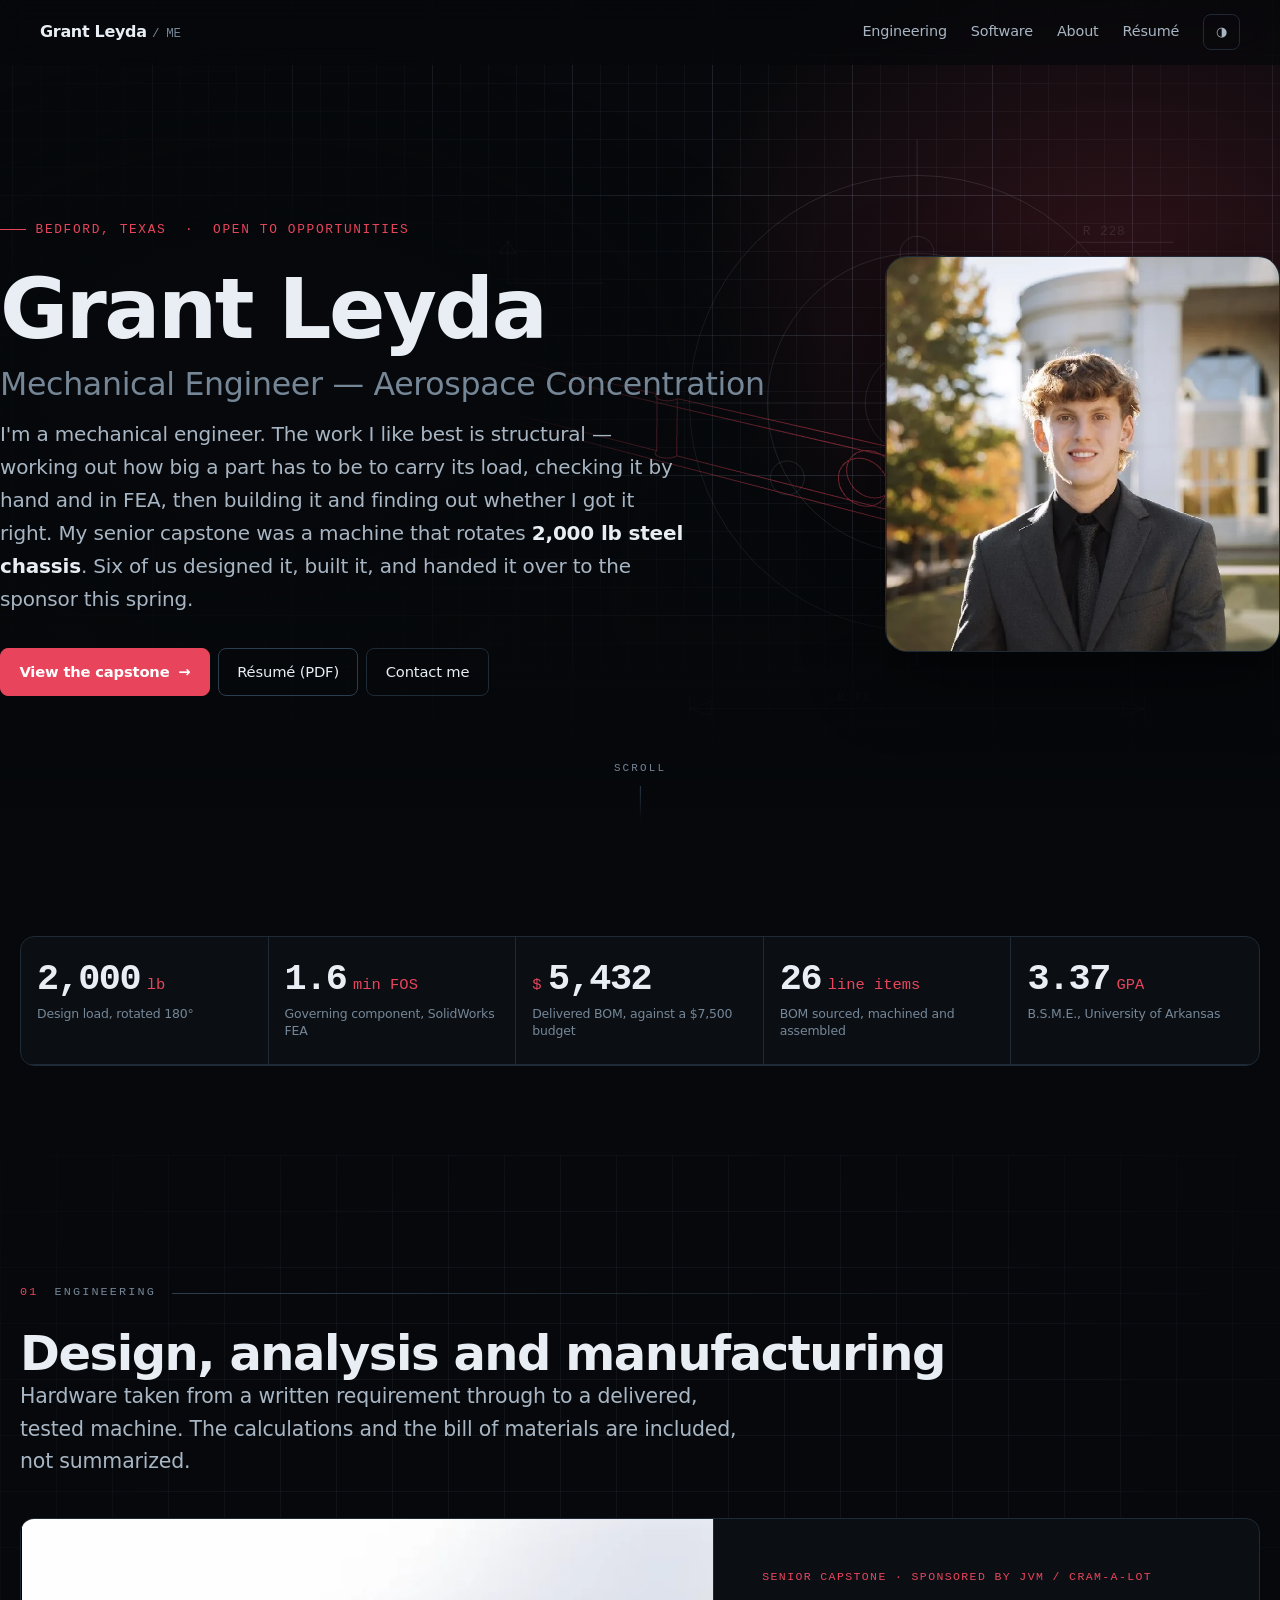
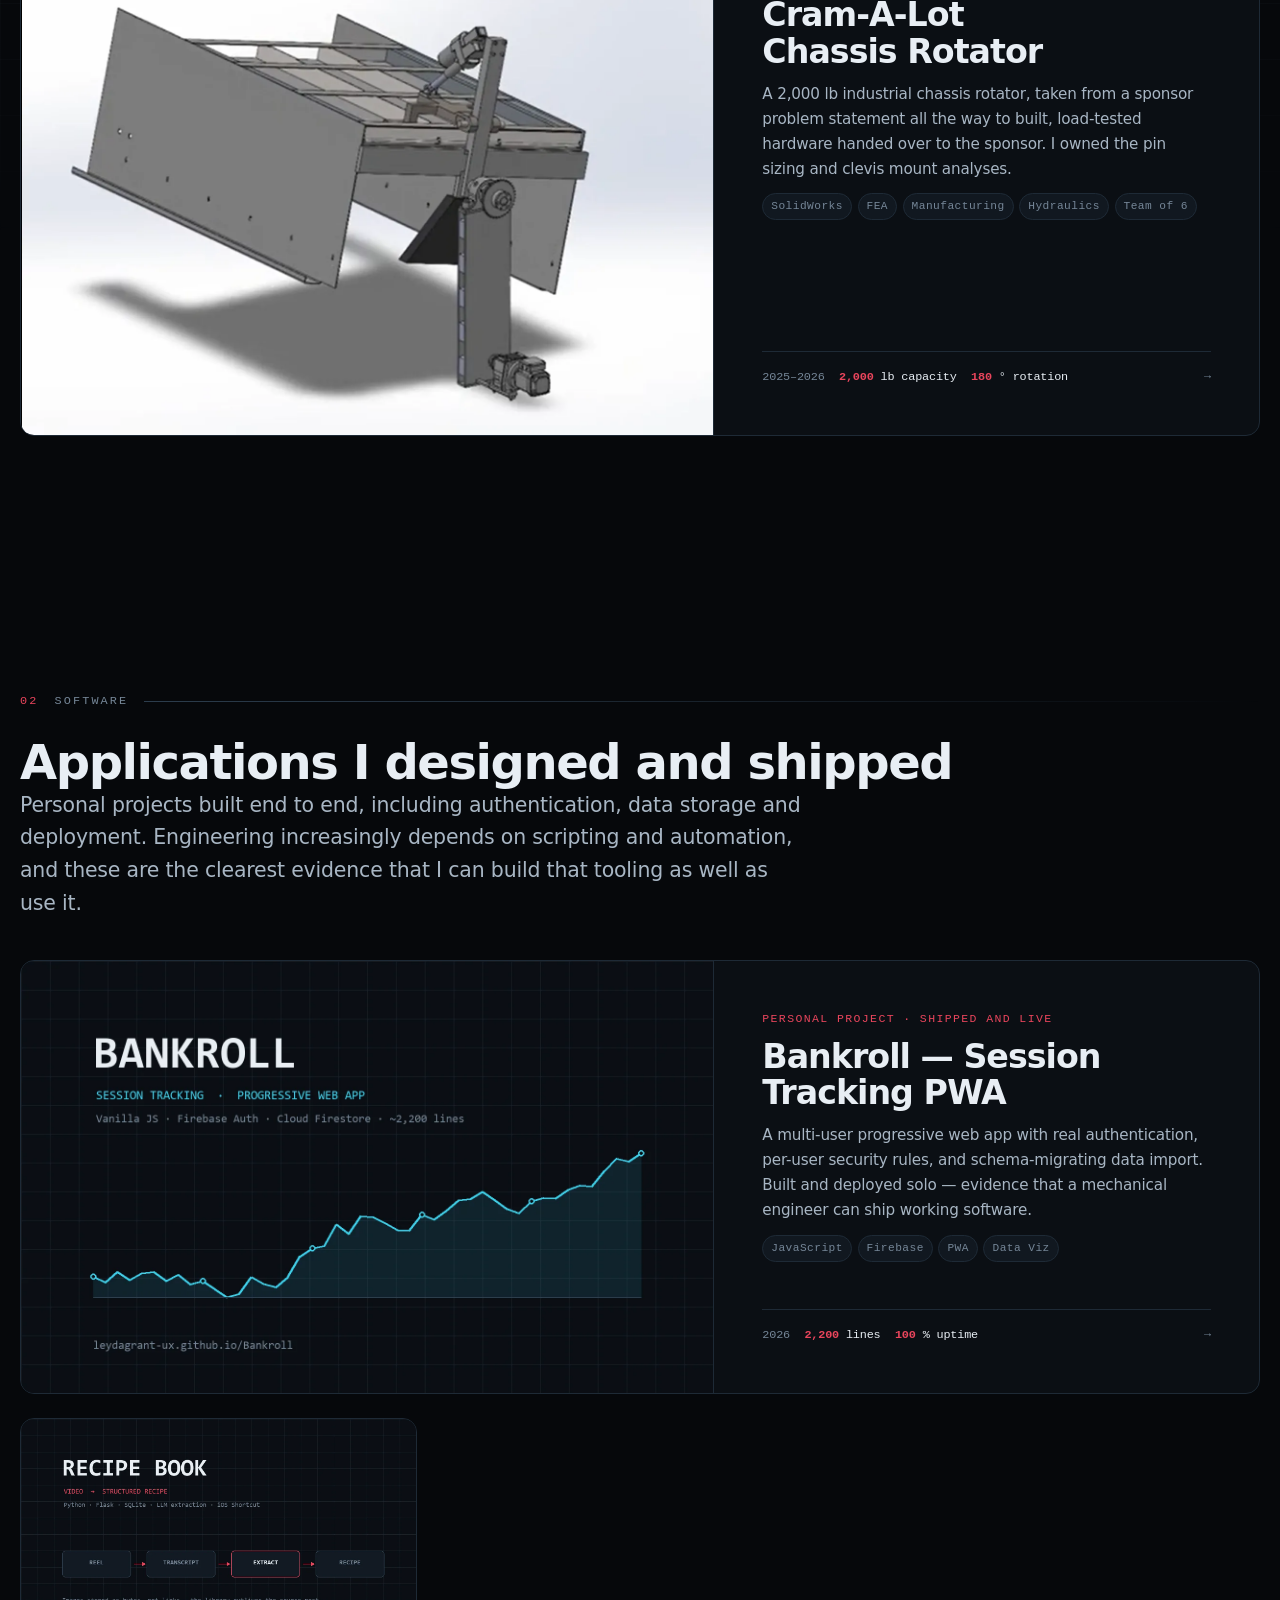
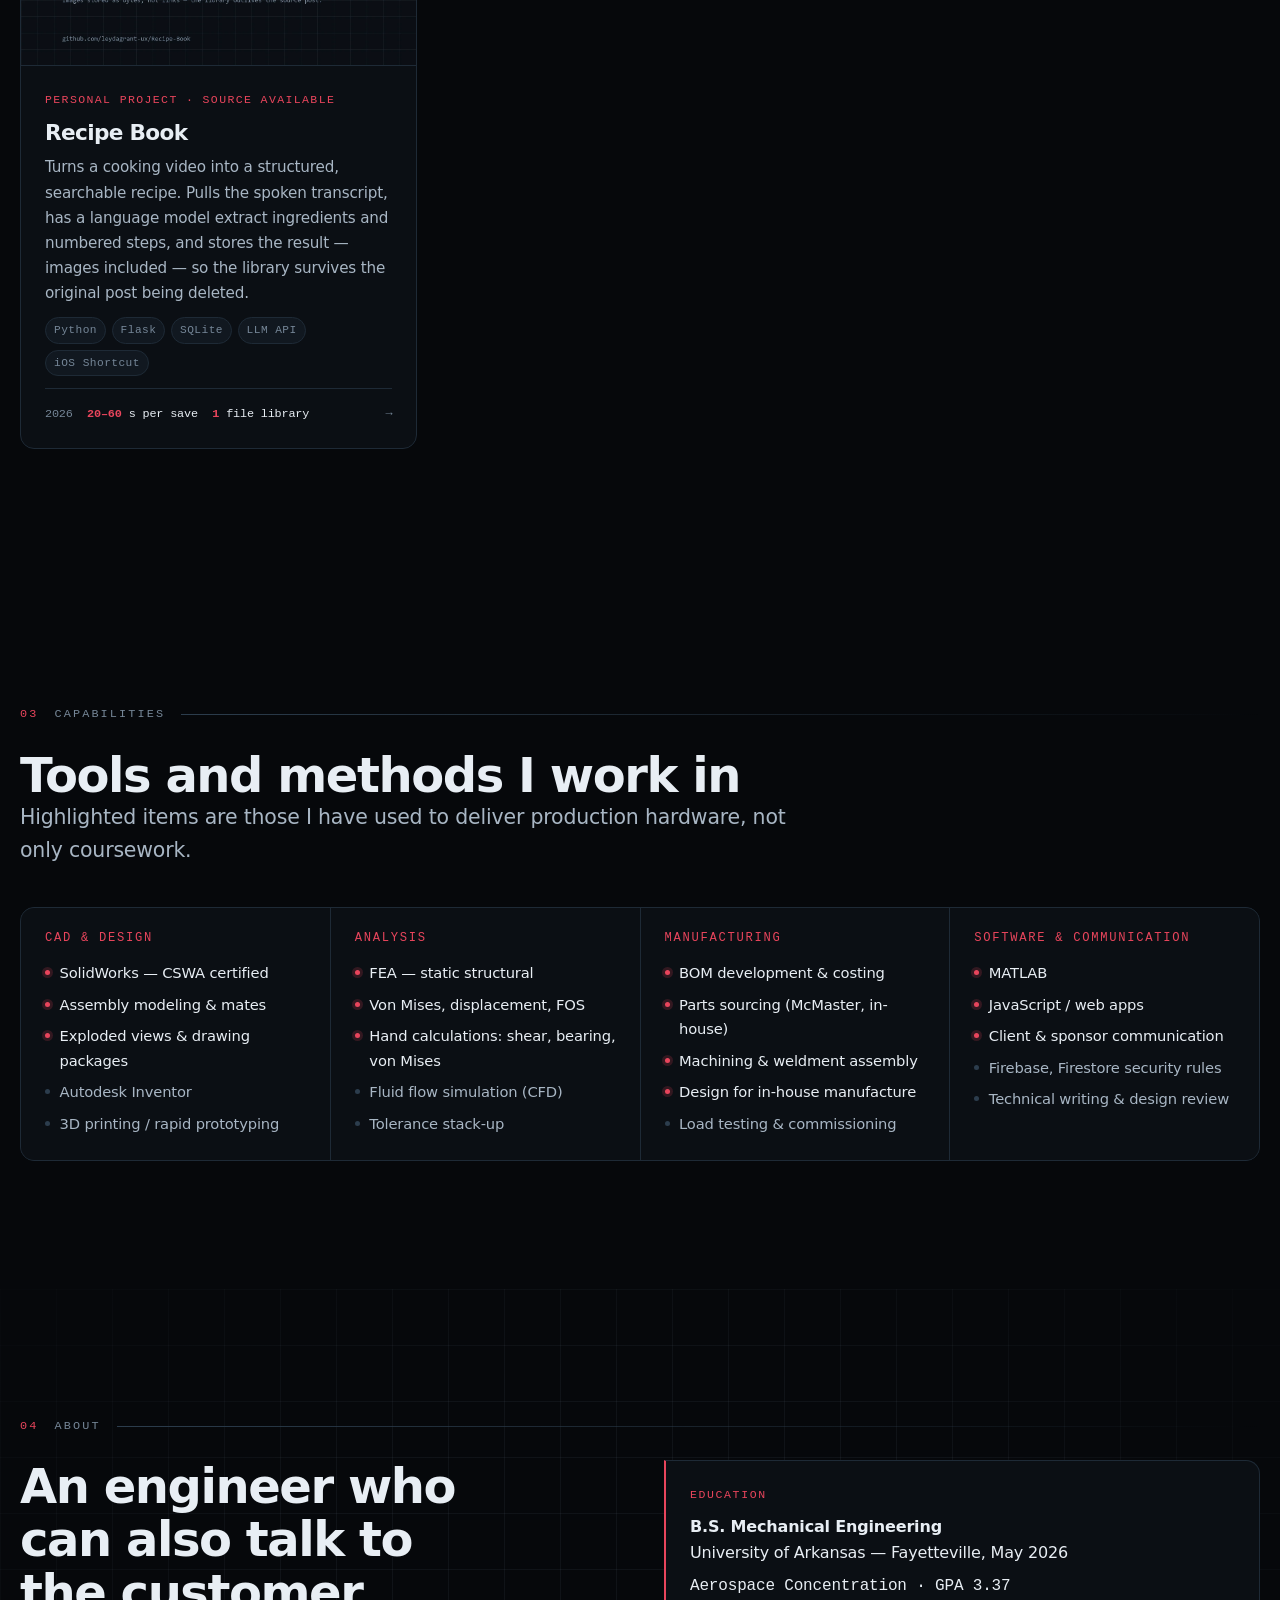
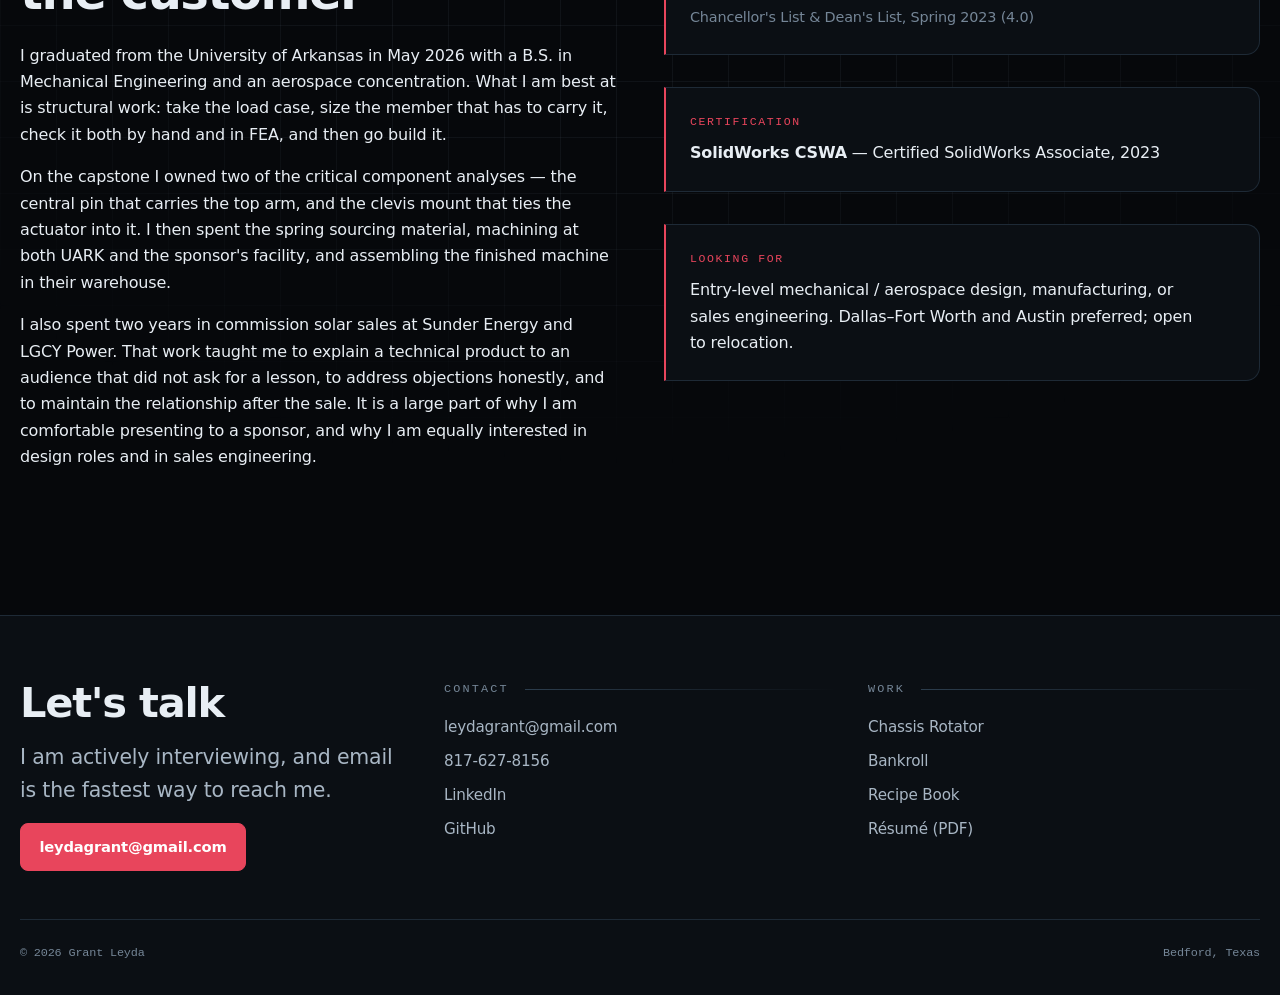
==== commit 3fc0e491: "Remove unverified in-service claims; rewrite the intro in plain language The site stated the rotator" ====
--- a/index.html
+++ b/index.html
@@ -4,12 +4,12 @@
 <meta charset="utf-8">
 <meta name="viewport" content="width=device-width, initial-scale=1">
 <title>Grant Leyda — Mechanical Engineer</title>
-<meta name="description" content="Mechanical engineer with an aerospace concentration. Senior capstone: a 2,000 lb industrial chassis rotator designed, analyzed, manufactured and delivered. SolidWorks, FEA, and manufacturing.">
+<meta name="description" content="Mechanical engineer with an aerospace concentration. Senior capstone: a 2,000 lb industrial chassis rotator designed, analyzed, built and delivered to the sponsor. SolidWorks, FEA, and manufacturing.">
 <meta name="author" content="Grant Leyda">
 
 <meta property="og:type" content="website">
 <meta property="og:title" content="Grant Leyda — Mechanical Engineer">
-<meta property="og:description" content="A 2,000 lb chassis rotator from problem statement to delivered hardware. Orbit the parts, run the pin analysis yourself.">
+<meta property="og:description" content="A 2,000 lb chassis rotator, from the problem statement to delivered hardware. Orbit the parts and run the pin analysis yourself.">
 <meta property="og:image" content="assets/img/cad-machine-loaded.webp">
 
 <link rel="icon" href="data:image/svg+xml,<svg xmlns='http://www.w3.org/2000/svg' viewBox='0 0 100 100'><rect width='100' height='100' rx='18' fill='%2306080b'/><text y='72' x='50' text-anchor='middle' font-size='62' font-family='monospace' fill='%2335d6f2'>G</text></svg>">
@@ -81,11 +81,11 @@
           <em>Mechanical Engineer — Aerospace Concentration</em>
         </h1>
         <p class="hero__lede">
-          I am a mechanical engineer focused on structural design and analysis. My work runs
-          from requirements and CAD through finite element analysis and a costed bill of
-          materials to manufactured, load-tested hardware — most recently a
-          <strong>2,000&nbsp;lb industrial chassis rotator</strong> now in service at a
-          commercial manufacturer.
+          I'm a mechanical engineer. The work I like best is structural — working out how
+          big a part has to be to carry its load, checking it by hand and in FEA, then
+          building it and finding out whether I got it right. My senior capstone was a
+          machine that rotates <strong>2,000&nbsp;lb steel chassis</strong>. Six of us
+          designed it, built it, and handed it over to the sponsor this spring.
         </p>
         <div class="hero__cta">
           <a class="btn btn--primary" href="projects/rotator.html">
@@ -233,12 +233,12 @@
 
     <div style="display:grid;grid-template-columns:repeat(auto-fit,minmax(300px,1fr));gap:3rem">
       <div data-reveal>
-        <h2>Engineering depth, and the communication to carry it</h2>
+        <h2>An engineer who can also talk to the customer</h2>
         <p style="margin-top:1.5rem">
           I graduated from the University of Arkansas in May 2026 with a B.S. in Mechanical
-          Engineering and an aerospace concentration. My strongest work is structural:
-          taking a load case, sizing the member that carries it, verifying it with both hand
-          calculations and FEA, and then building it.
+          Engineering and an aerospace concentration. What I am best at is structural work:
+          take the load case, size the member that has to carry it, check it both by hand and
+          in FEA, and then go build it.
         </p>
         <p>
           On the capstone I owned two of the critical component analyses — the central pin
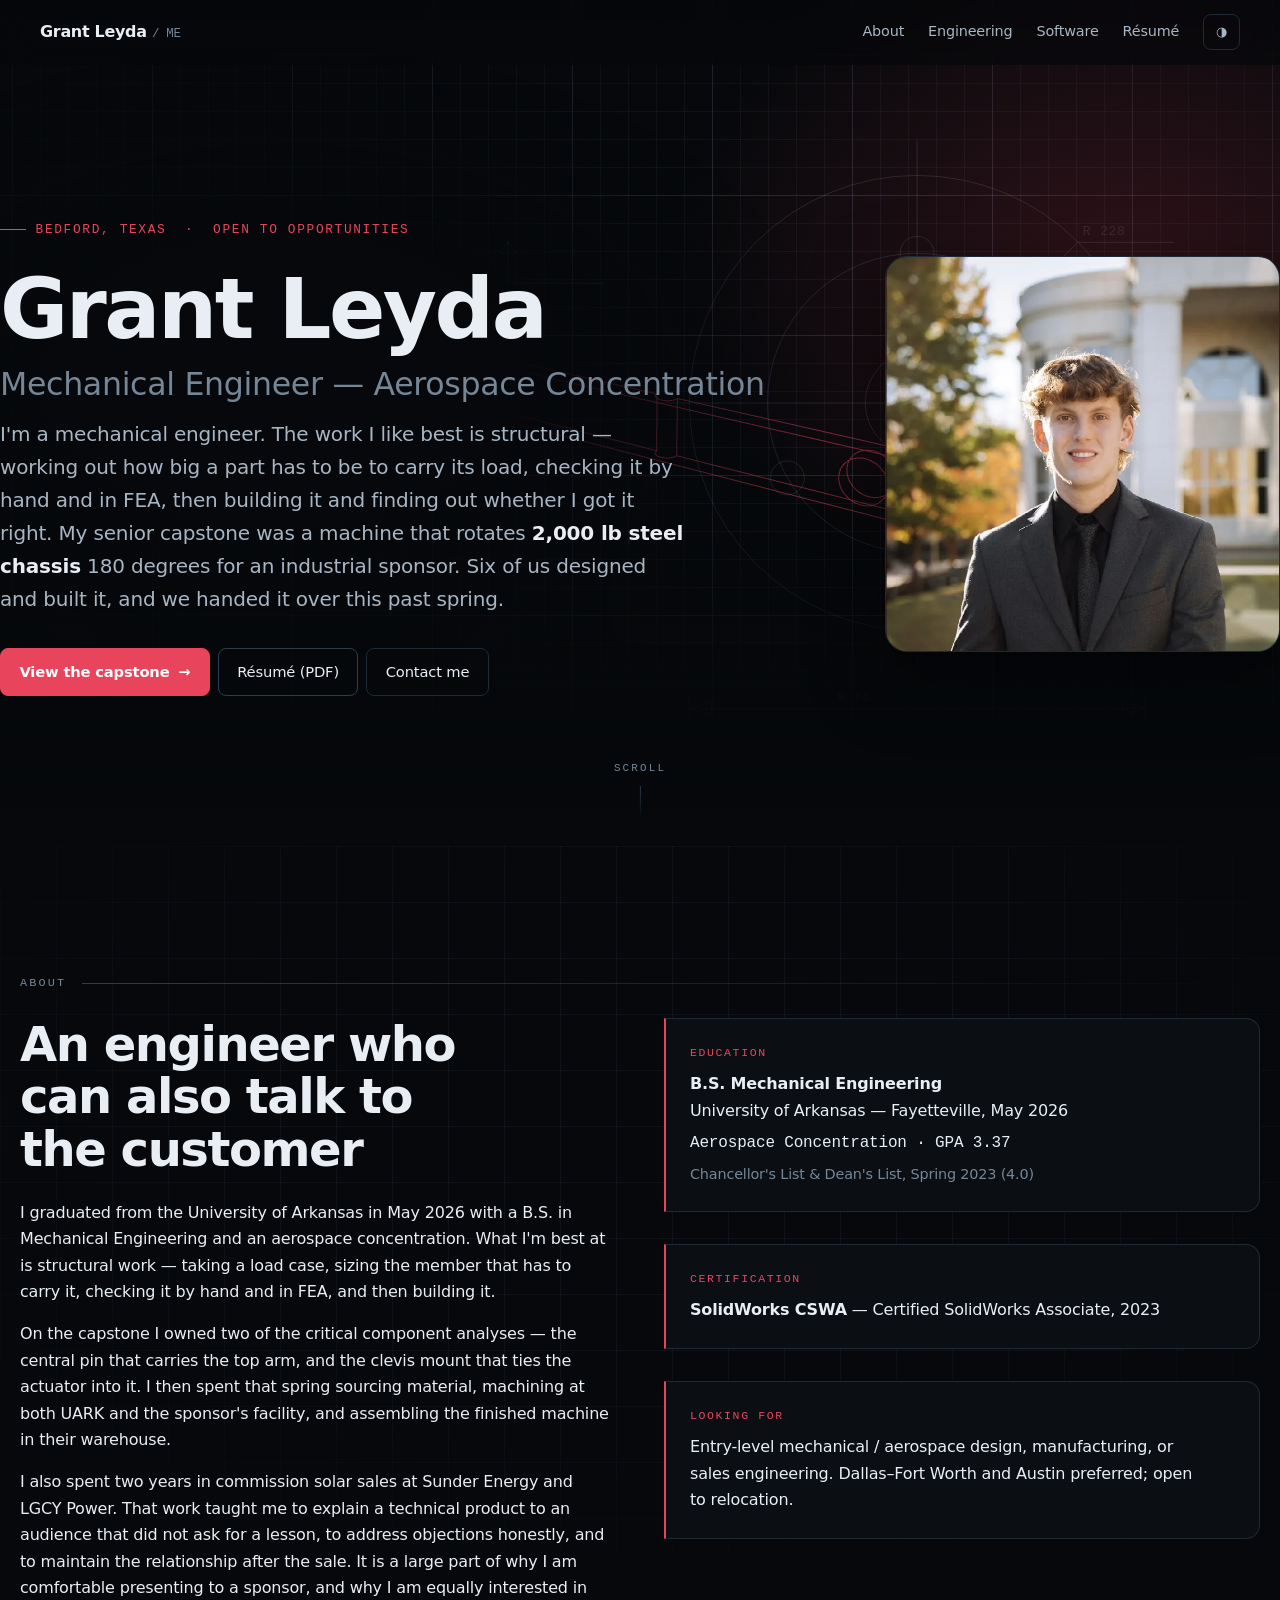
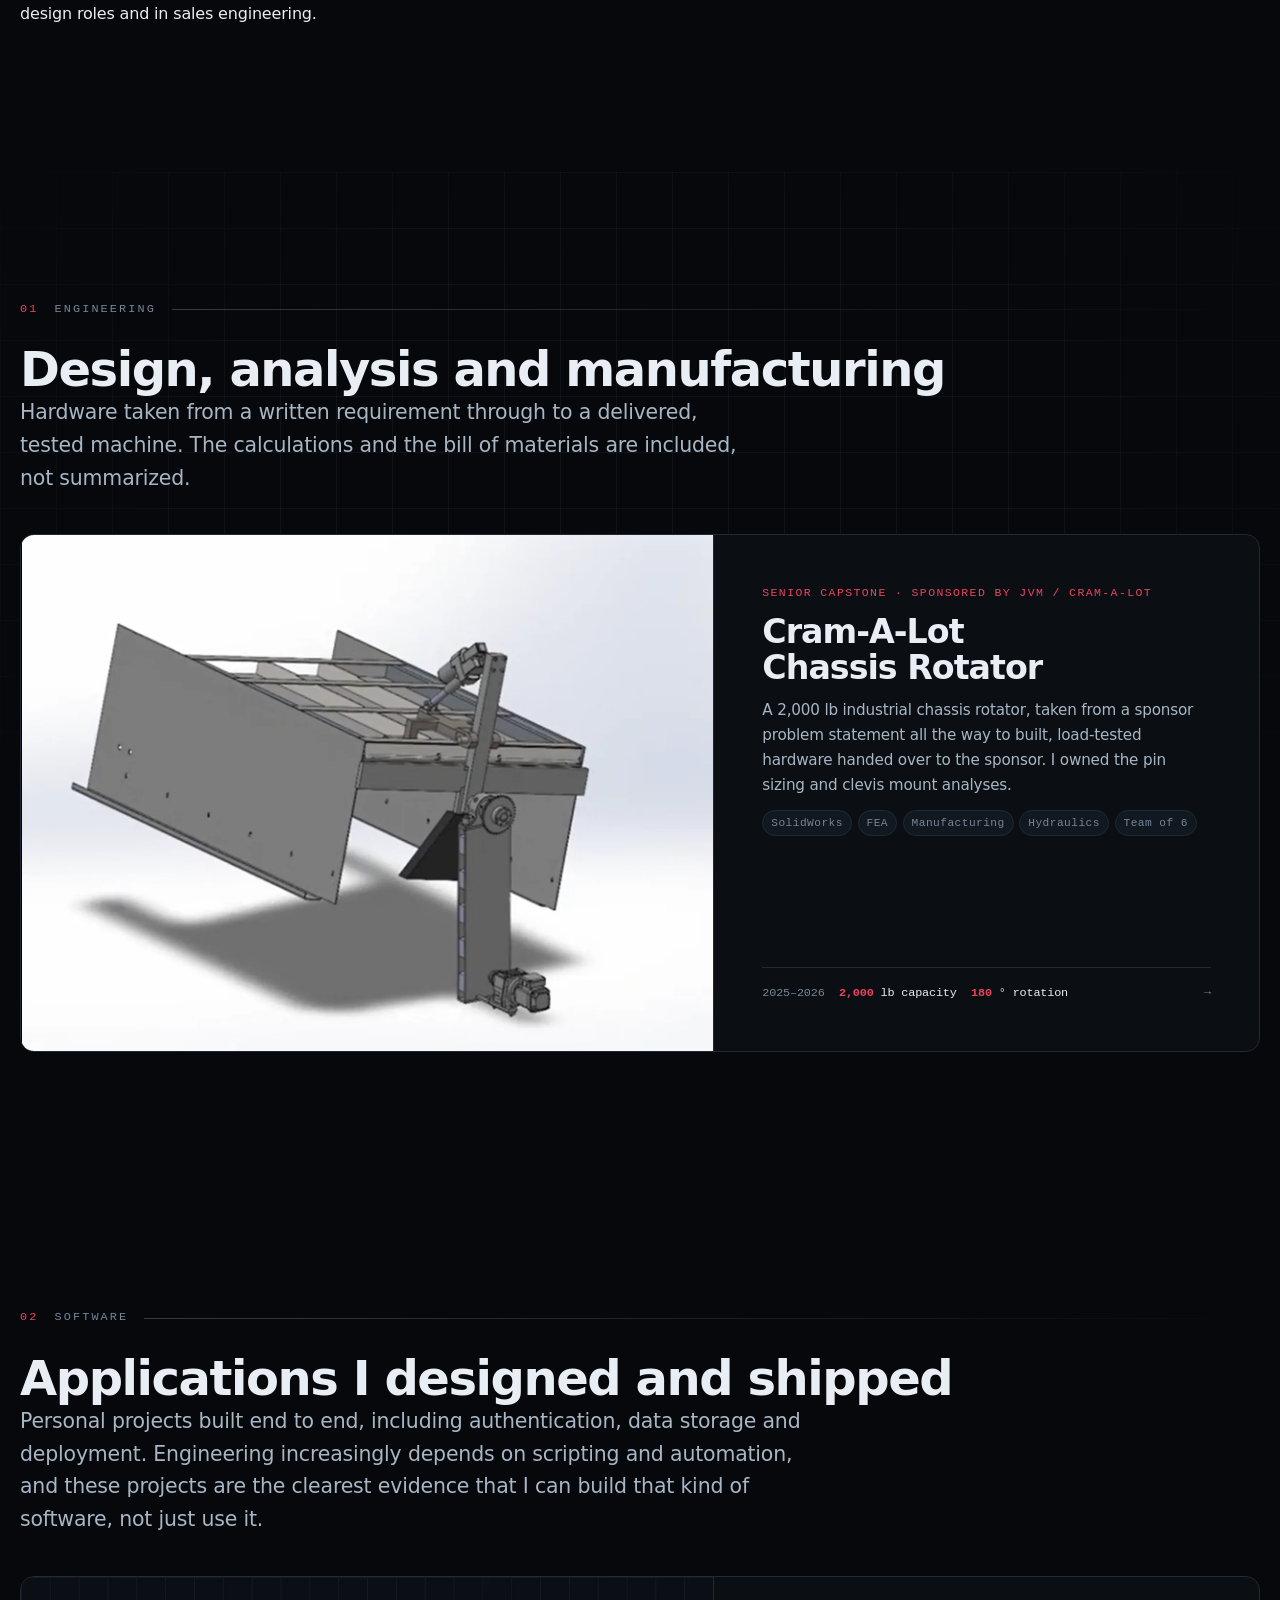
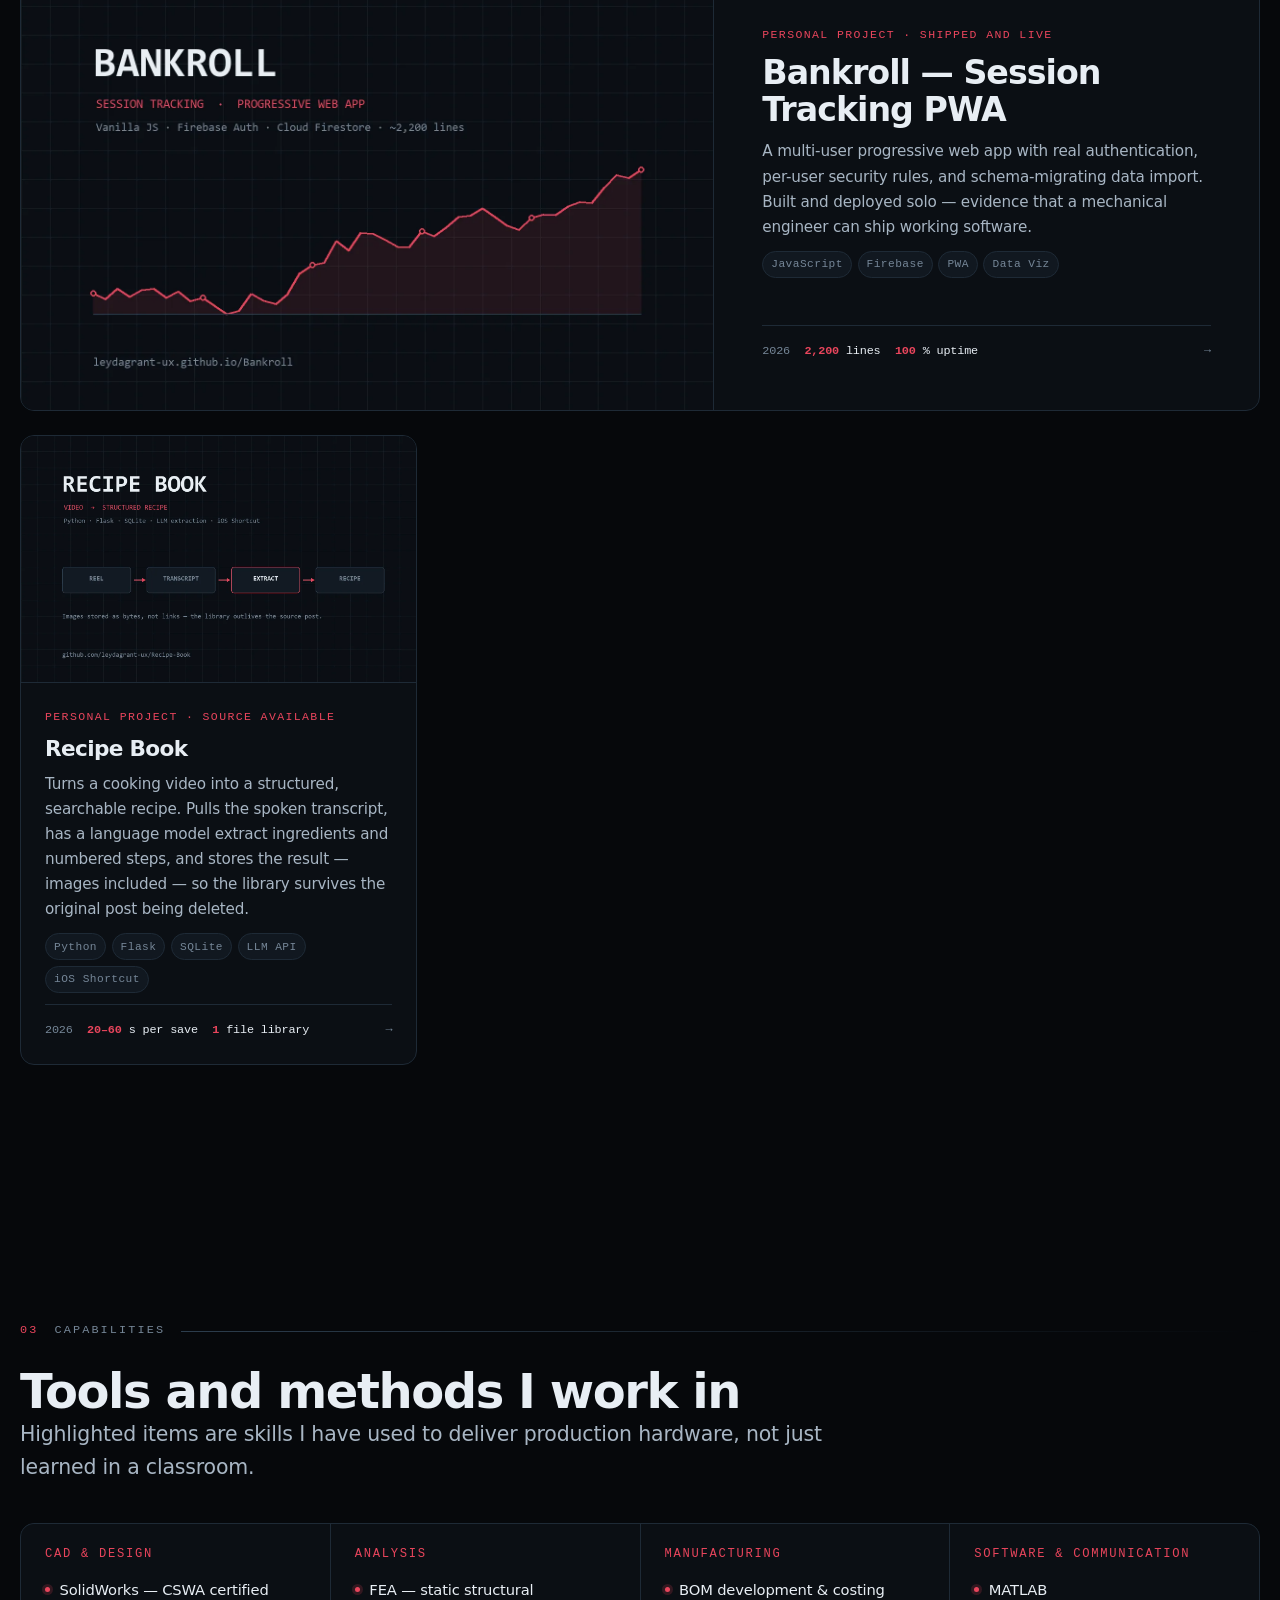
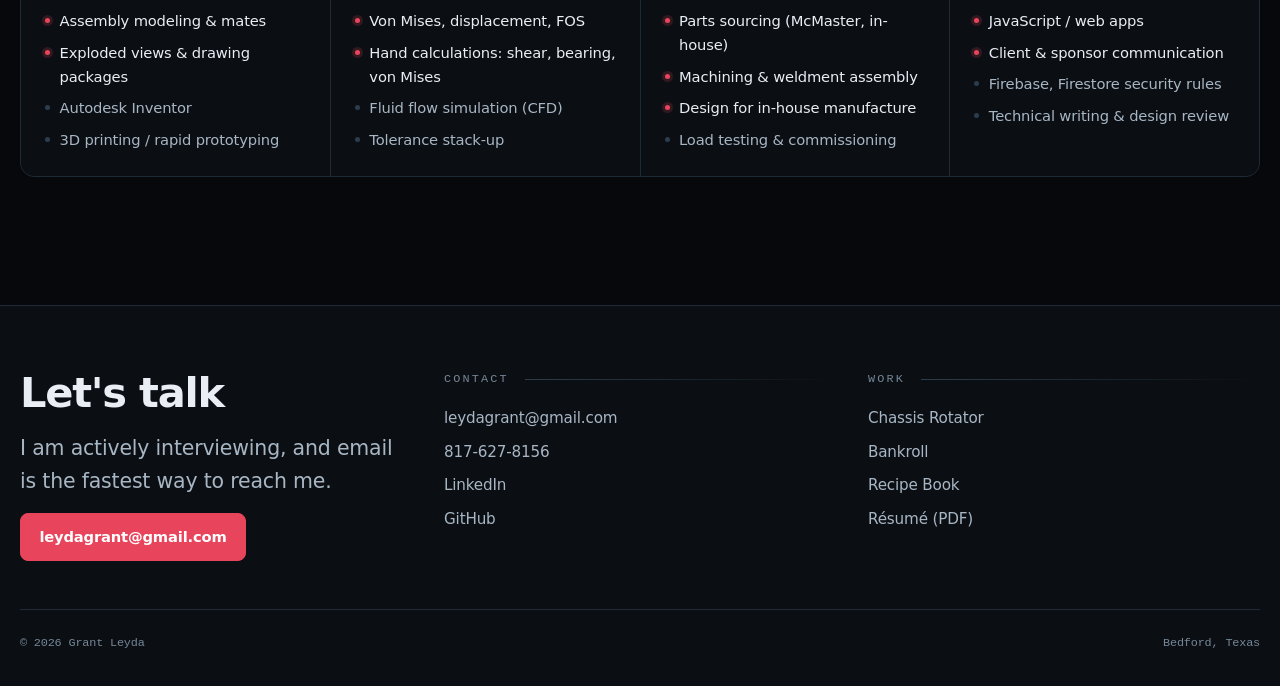
==== commit 96b558ae: "Lead with About, cut the capstone/GPA metrics table, and fix grammar Restructure: About now sits dir" ====
--- a/index.html
+++ b/index.html
@@ -29,9 +29,9 @@
 <nav class="nav">
   <a class="nav__brand" href="index.html">Grant Leyda <span>/ ME</span></a>
   <div class="nav__links">
+    <a href="#about">About</a>
     <a href="#engineering">Engineering</a>
     <a href="#software">Software</a>
-    <a href="#about">About</a>
     <a href="assets/Grant_Leyda_Resume_2026.pdf">Résumé</a>
     <button class="icon-btn" data-theme-toggle aria-label="Switch theme">◑</button>
   </div>
@@ -84,8 +84,9 @@
           I'm a mechanical engineer. The work I like best is structural — working out how
           big a part has to be to carry its load, checking it by hand and in FEA, then
           building it and finding out whether I got it right. My senior capstone was a
-          machine that rotates <strong>2,000&nbsp;lb steel chassis</strong>. Six of us
-          designed it, built it, and handed it over to the sponsor this spring.
+          machine that rotates <strong>2,000&nbsp;lb steel chassis</strong> 180 degrees for
+          an industrial sponsor. Six of us designed and built it, and we handed it over
+          this past spring.
         </p>
         <div class="hero__cta">
           <a class="btn btn--primary" href="projects/rotator.html">
@@ -107,28 +108,62 @@
 </header>
 
 <!-- ===================================================================== -->
-<section class="section--tight">
-  <div class="wrap">
-    <div class="metrics" data-reveal>
-      <div class="metric">
-        <div class="metric__value"><span data-count="2000">2,000</span><span class="metric__unit">lb</span></div>
-        <div class="metric__label">Design load, rotated 180°</div>
-      </div>
-      <div class="metric">
-        <div class="metric__value"><span data-count="1.6">1.6</span><span class="metric__unit">min FOS</span></div>
-        <div class="metric__label">Governing component, SolidWorks FEA</div>
-      </div>
-      <div class="metric">
-        <div class="metric__value"><span class="metric__unit">$</span><span data-count="5432">5,432</span></div>
-        <div class="metric__label">Delivered BOM, against a $7,500 budget</div>
-      </div>
-      <div class="metric">
-        <div class="metric__value"><span data-count="26">26</span><span class="metric__unit">line items</span></div>
-        <div class="metric__label">BOM sourced, machined and assembled</div>
-      </div>
-      <div class="metric">
-        <div class="metric__value"><span data-count="3.37">3.37</span><span class="metric__unit">GPA</span></div>
-        <div class="metric__label">B.S.M.E., University of Arkansas</div>
+<section class="section gridbg" id="about">
+  <div class="wrap">
+    <div class="eyebrow">About</div>
+
+    <div style="display:grid;grid-template-columns:repeat(auto-fit,minmax(300px,1fr));gap:3rem">
+      <div data-reveal>
+        <h2>An engineer who can also talk to the customer</h2>
+        <p style="margin-top:1.5rem">
+          I graduated from the University of Arkansas in May 2026 with a B.S. in Mechanical
+          Engineering and an aerospace concentration. What I'm best at is structural work —
+          taking a load case, sizing the member that has to carry it, checking it by hand and
+          in FEA, and then building it.
+        </p>
+        <p>
+          On the capstone I owned two of the critical component analyses — the central pin
+          that carries the top arm, and the clevis mount that ties the actuator into it.
+          I then spent that spring sourcing material, machining at both UARK and the
+          sponsor's facility, and assembling the finished machine in their warehouse.
+        </p>
+        <p>
+          I also spent two years in commission solar sales at Sunder Energy and LGCY Power.
+          That work taught me to explain a technical product to an audience that did not ask
+          for a lesson, to address objections honestly, and to maintain the relationship
+          after the sale. It is a large part of why I am comfortable presenting to a sponsor,
+          and why I am equally interested in design roles and in sales engineering.
+        </p>
+        <p>
+          <!-- INTERESTS: one line, Grant's own words go here. -->
+        </p>
+      </div>
+
+      <div data-reveal style="--delay:100ms">
+        <div class="callout" style="margin-top:0">
+          <div class="callout__label">Education</div>
+          <p style="margin-bottom:.4rem"><strong>B.S. Mechanical Engineering</strong><br>
+          University of Arkansas — Fayetteville, May 2026</p>
+          <p style="margin-bottom:.4rem" class="mono" style="font-size:.85rem">
+            Aerospace Concentration · GPA 3.37</p>
+          <p style="margin-bottom:0;color:var(--ink-3);font-size:.9rem">
+            Chancellor's List &amp; Dean's List, Spring 2023 (4.0)</p>
+        </div>
+
+        <div class="callout">
+          <div class="callout__label">Certification</div>
+          <p style="margin-bottom:0">
+            <strong>SolidWorks CSWA</strong> — Certified SolidWorks Associate, 2023
+          </p>
+        </div>
+
+        <div class="callout">
+          <div class="callout__label">Looking for</div>
+          <p style="margin-bottom:0">
+            Entry-level mechanical / aerospace design, manufacturing, or sales engineering.
+            Dallas–Fort Worth and Austin preferred; open to relocation.
+          </p>
+        </div>
       </div>
     </div>
   </div>
@@ -160,7 +195,8 @@
     <p class="lede" data-reveal style="--delay:60ms">
       Personal projects built end to end, including authentication, data storage and
       deployment. Engineering increasingly depends on scripting and automation, and these
-      are the clearest evidence that I can build that tooling as well as use it.
+      projects are the clearest evidence that I can build that kind of software, not just
+      use it.
     </p>
 
     <div class="cards cards--split" data-projects="software" style="margin-top:2.5rem">
@@ -178,7 +214,7 @@
     <div class="eyebrow"><span class="eyebrow__i">03</span> Capabilities</div>
     <h2 data-reveal>Tools and methods I work in</h2>
     <p class="lede" data-reveal style="--delay:60ms">
-      Highlighted items are those I have used to deliver production hardware, not only coursework.
+      Highlighted items are skills I have used to deliver production hardware, not just learned in a classroom.
     </p>
 
     <div class="caps" data-reveal style="margin-top:2.5rem">
@@ -227,65 +263,6 @@
 </section>
 
 <!-- ===================================================================== -->
-<section class="section gridbg" id="about">
-  <div class="wrap">
-    <div class="eyebrow"><span class="eyebrow__i">04</span> About</div>
-
-    <div style="display:grid;grid-template-columns:repeat(auto-fit,minmax(300px,1fr));gap:3rem">
-      <div data-reveal>
-        <h2>An engineer who can also talk to the customer</h2>
-        <p style="margin-top:1.5rem">
-          I graduated from the University of Arkansas in May 2026 with a B.S. in Mechanical
-          Engineering and an aerospace concentration. What I am best at is structural work:
-          take the load case, size the member that has to carry it, check it both by hand and
-          in FEA, and then go build it.
-        </p>
-        <p>
-          On the capstone I owned two of the critical component analyses — the central pin
-          that carries the top arm, and the clevis mount that ties the actuator into it.
-          I then spent the spring sourcing material, machining at both UARK and the
-          sponsor's facility, and assembling the finished machine in their warehouse.
-        </p>
-        <p>
-          I also spent two years in commission solar sales at Sunder Energy and LGCY Power.
-          That work taught me to explain a technical product to an audience that did not ask
-          for a lesson, to address objections honestly, and to maintain the relationship
-          after the sale. It is a large part of why I am comfortable presenting to a sponsor,
-          and why I am equally interested in design roles and in sales engineering.
-        </p>
-      </div>
-
-      <div data-reveal style="--delay:100ms">
-        <div class="callout" style="margin-top:0">
-          <div class="callout__label">Education</div>
-          <p style="margin-bottom:.4rem"><strong>B.S. Mechanical Engineering</strong><br>
-          University of Arkansas — Fayetteville, May 2026</p>
-          <p style="margin-bottom:.4rem" class="mono" style="font-size:.85rem">
-            Aerospace Concentration · GPA 3.37</p>
-          <p style="margin-bottom:0;color:var(--ink-3);font-size:.9rem">
-            Chancellor's List &amp; Dean's List, Spring 2023 (4.0)</p>
-        </div>
-
-        <div class="callout">
-          <div class="callout__label">Certification</div>
-          <p style="margin-bottom:0">
-            <strong>SolidWorks CSWA</strong> — Certified SolidWorks Associate, 2023
-          </p>
-        </div>
-
-        <div class="callout">
-          <div class="callout__label">Looking for</div>
-          <p style="margin-bottom:0">
-            Entry-level mechanical / aerospace design, manufacturing, or sales engineering.
-            Dallas–Fort Worth and Austin preferred; open to relocation.
-          </p>
-        </div>
-      </div>
-    </div>
-  </div>
-</section>
-
-<!-- ===================================================================== -->
 <footer class="footer" id="contact">
   <div class="wrap">
     <div class="footer__grid">
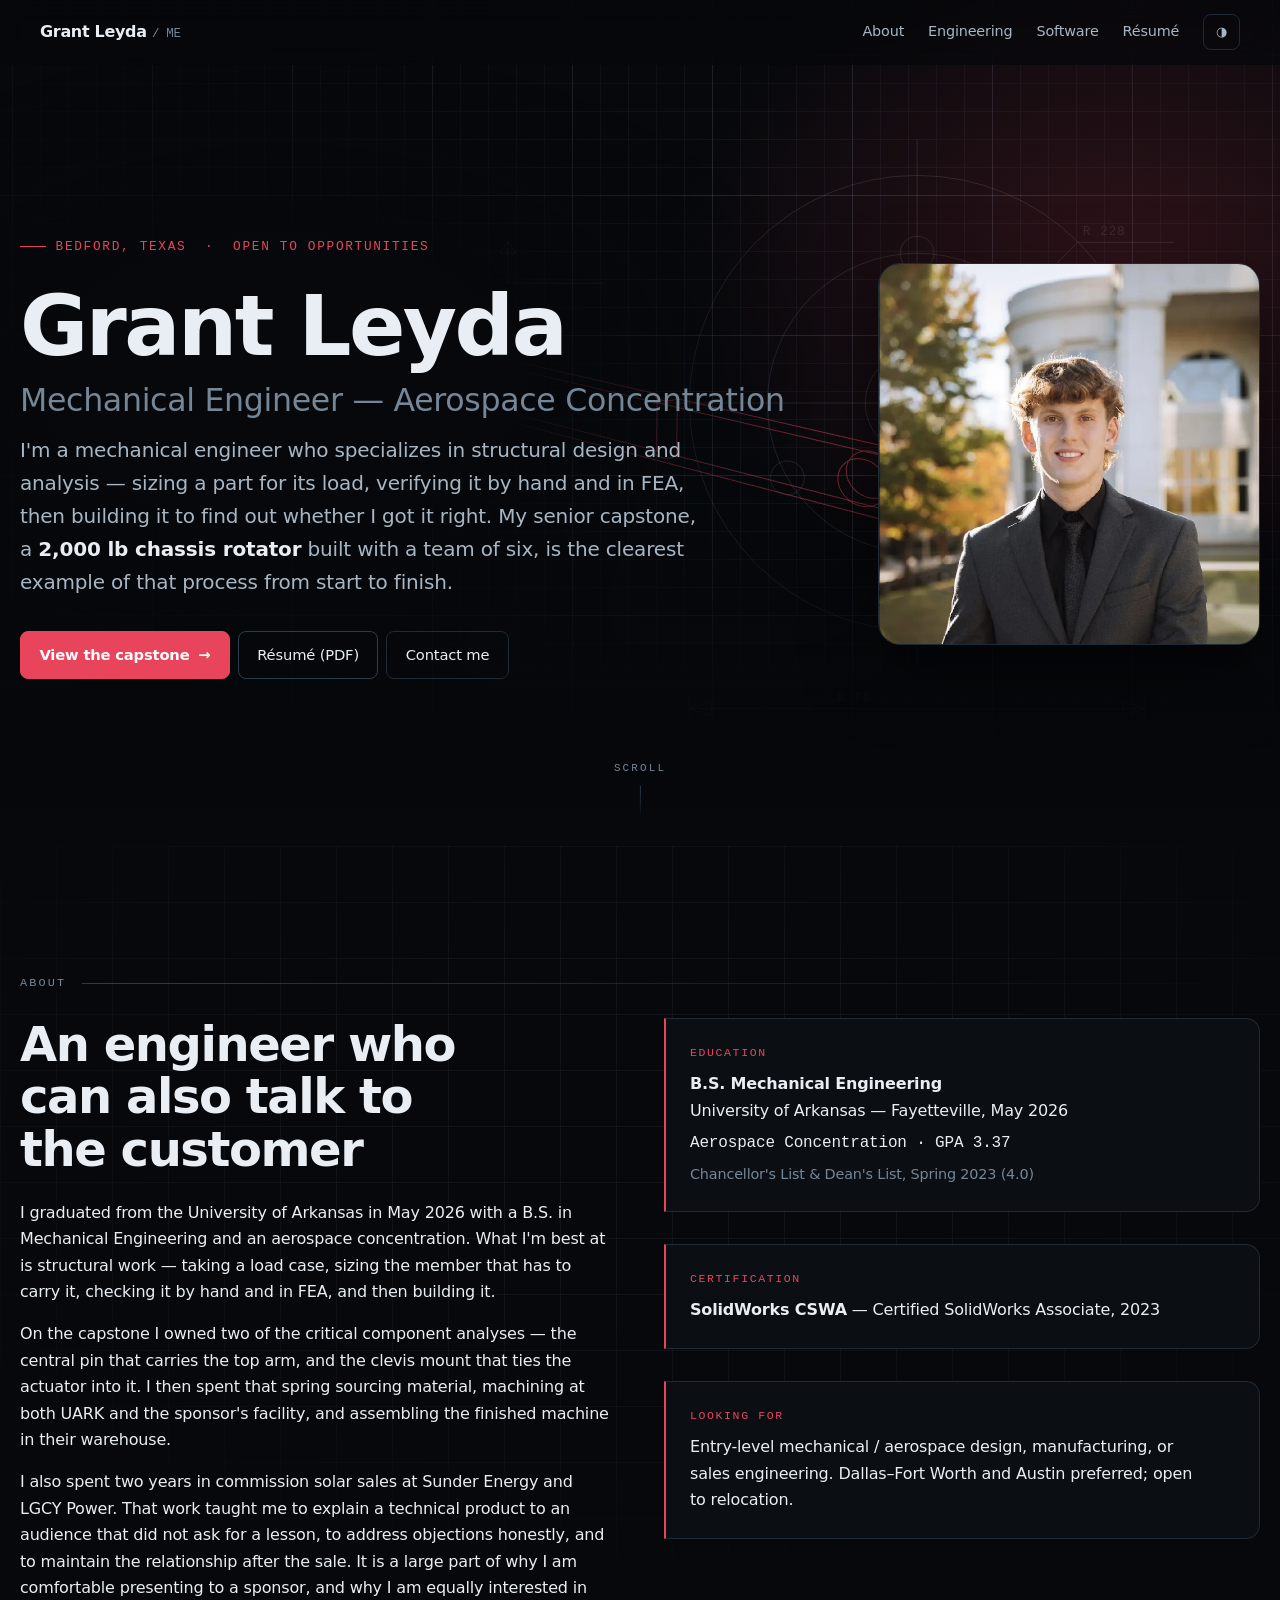
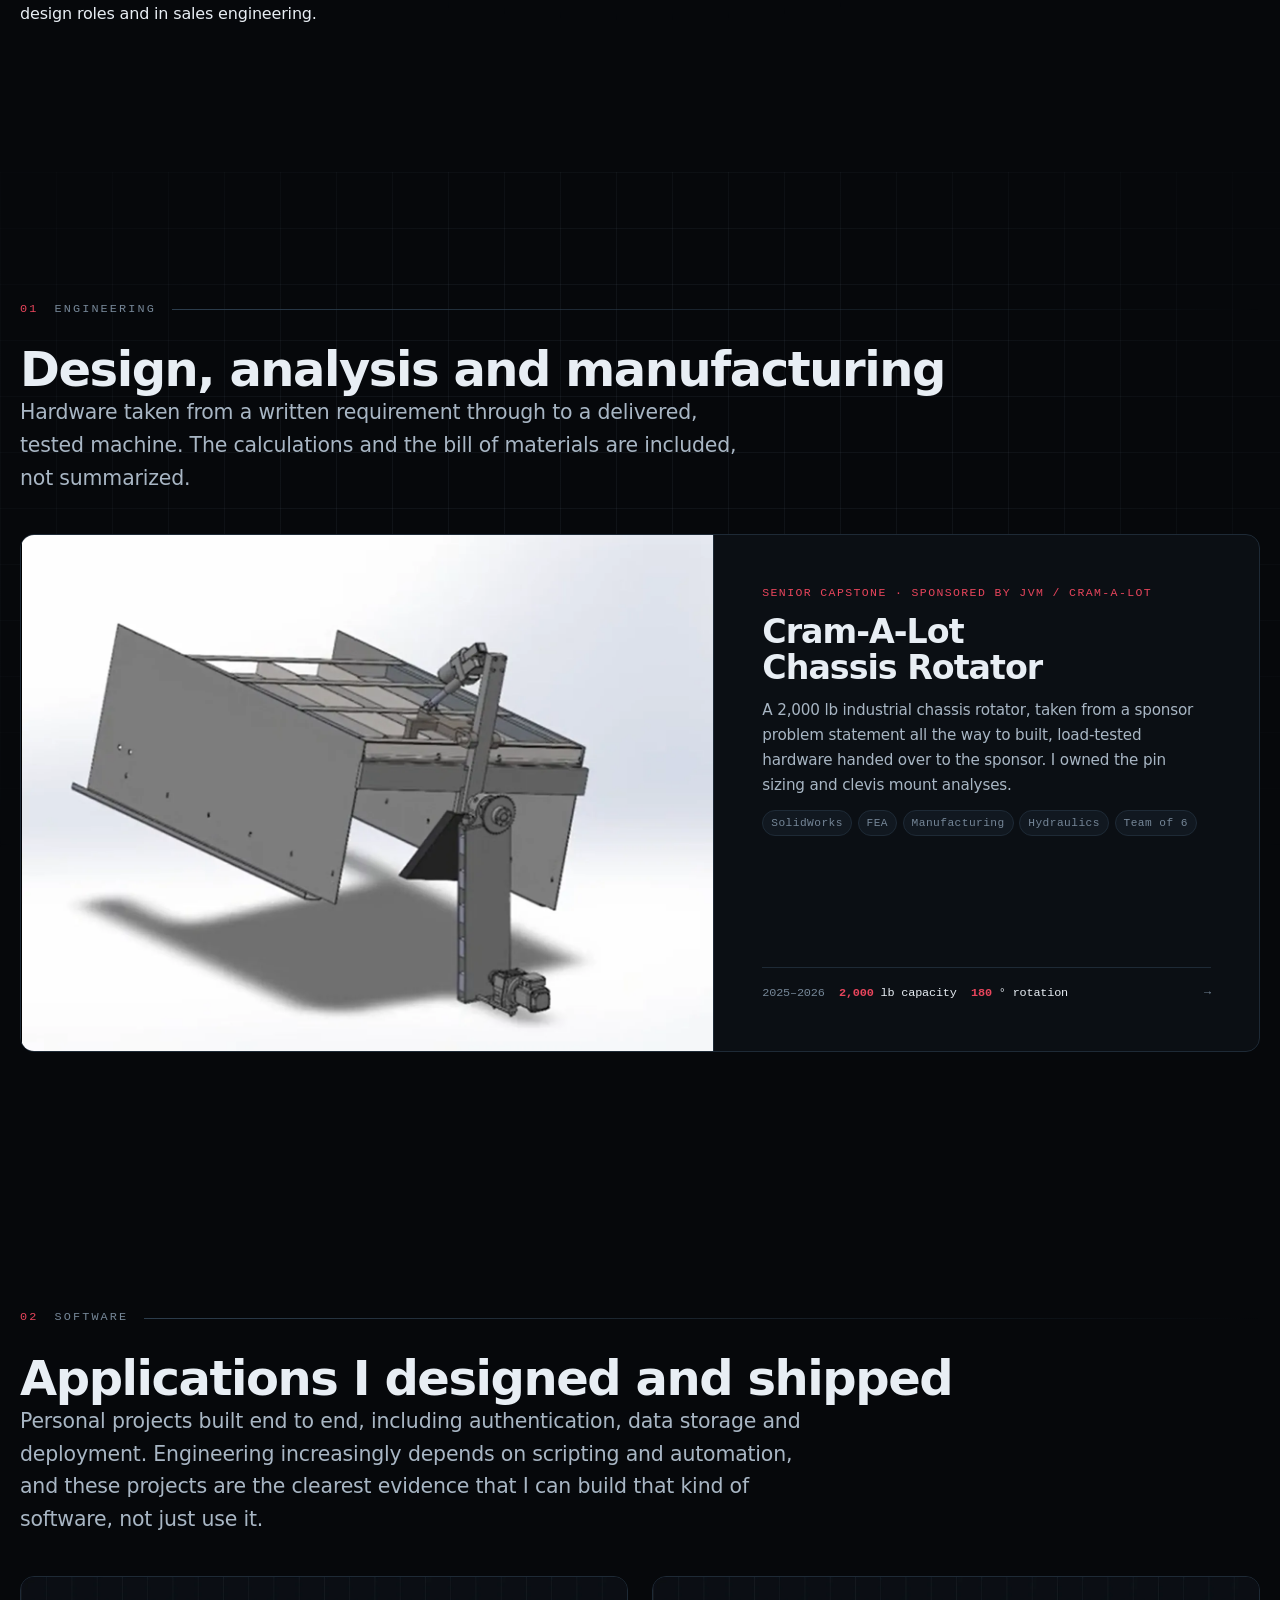
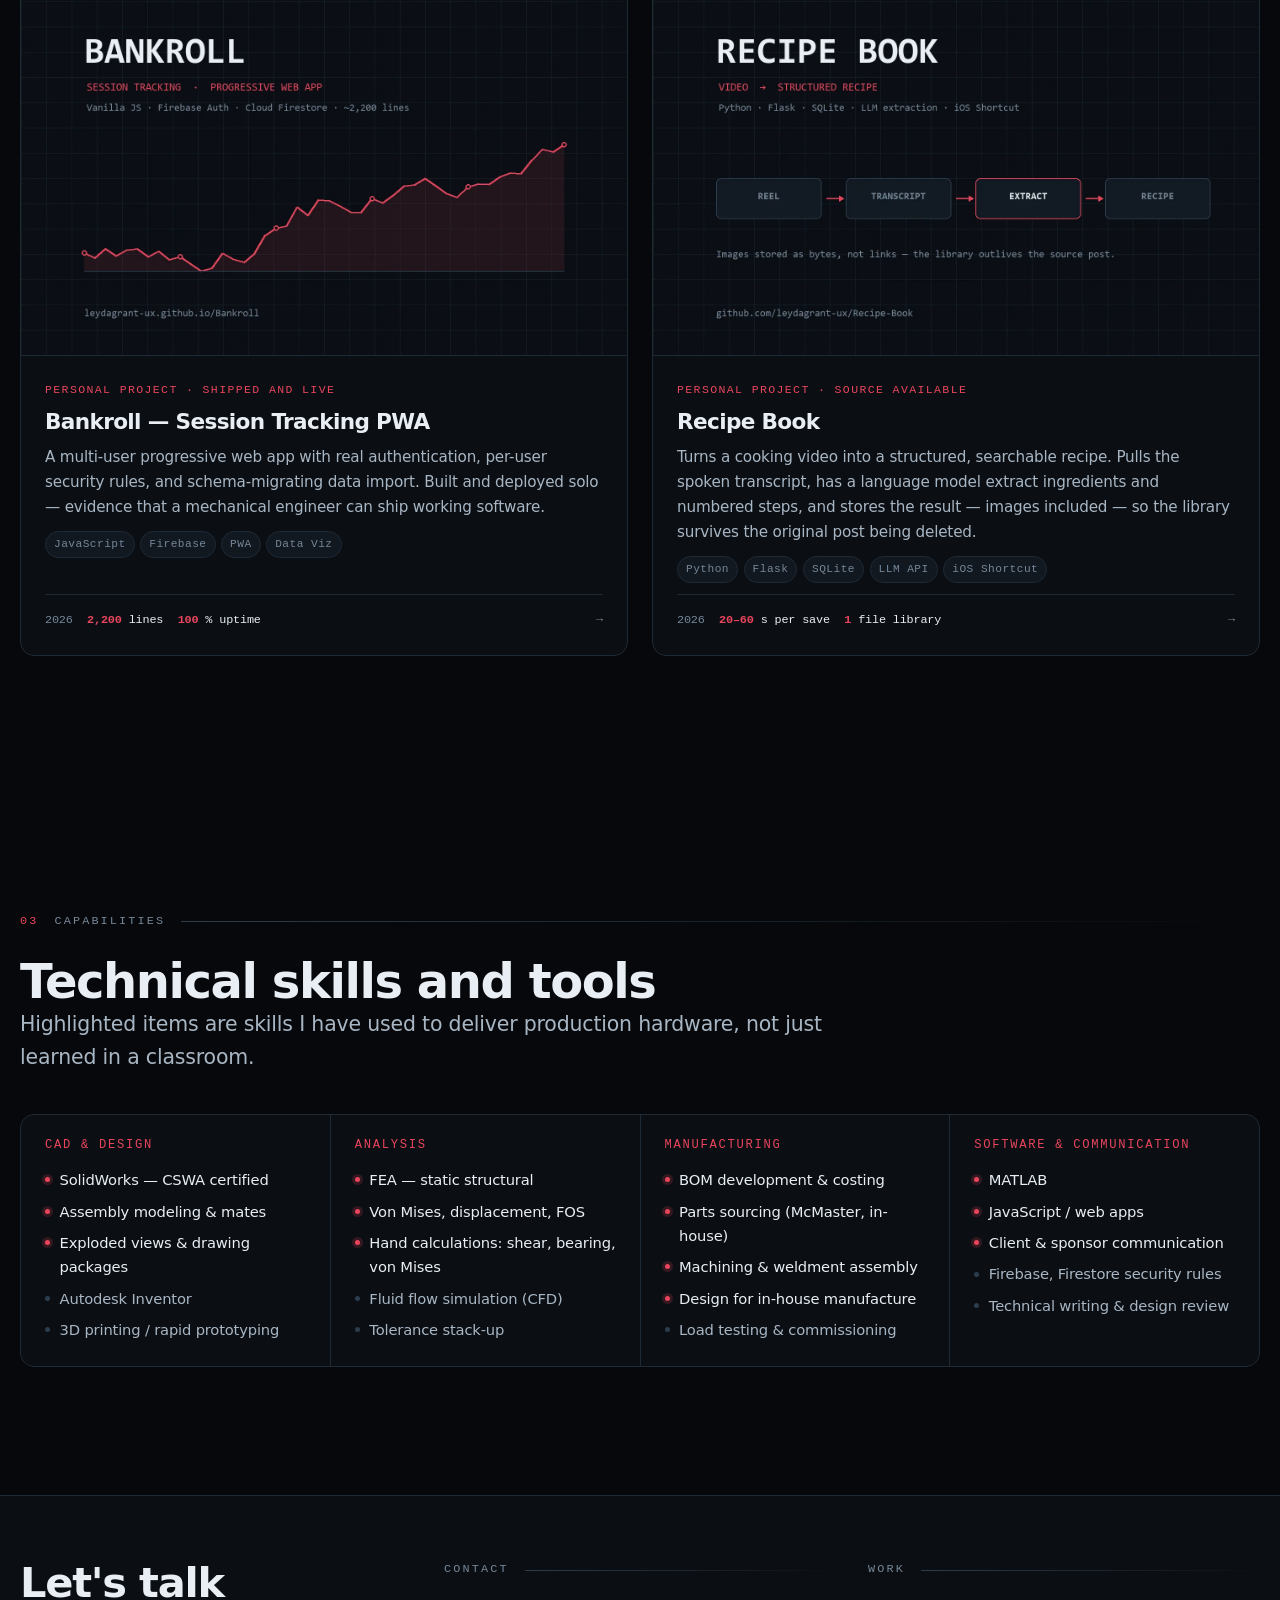
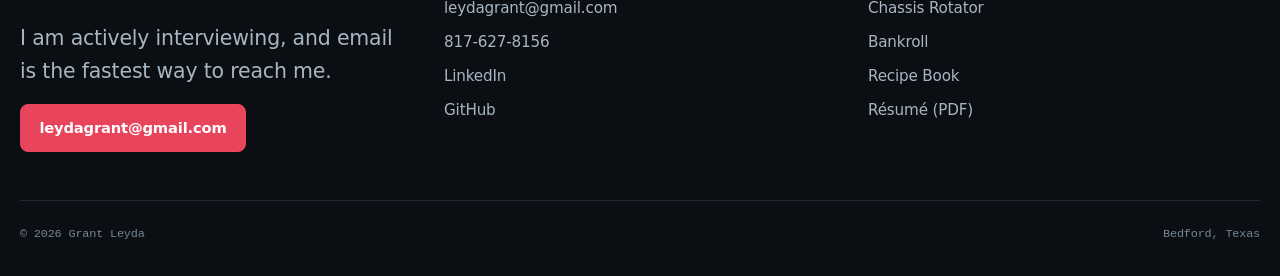
==== commit a2a44d2a: "Fix hero left-margin bug, mismatched card sizes, and casual headings Hero content was pinned flush t" ====
--- a/index.html
+++ b/index.html
@@ -81,12 +81,11 @@
           <em>Mechanical Engineer — Aerospace Concentration</em>
         </h1>
         <p class="hero__lede">
-          I'm a mechanical engineer. The work I like best is structural — working out how
-          big a part has to be to carry its load, checking it by hand and in FEA, then
-          building it and finding out whether I got it right. My senior capstone was a
-          machine that rotates <strong>2,000&nbsp;lb steel chassis</strong> 180 degrees for
-          an industrial sponsor. Six of us designed and built it, and we handed it over
-          this past spring.
+          I'm a mechanical engineer who specializes in structural design and analysis —
+          sizing a part for its load, verifying it by hand and in FEA, then building it to
+          find out whether I got it right. My senior capstone, a
+          <strong>2,000&nbsp;lb chassis rotator</strong> built with a team of six, is the
+          clearest example of that process from start to finish.
         </p>
         <div class="hero__cta">
           <a class="btn btn--primary" href="projects/rotator.html">
@@ -212,7 +211,7 @@
 <section class="section" id="capabilities">
   <div class="wrap">
     <div class="eyebrow"><span class="eyebrow__i">03</span> Capabilities</div>
-    <h2 data-reveal>Tools and methods I work in</h2>
+    <h2 data-reveal>Technical skills and tools</h2>
     <p class="lede" data-reveal style="--delay:60ms">
       Highlighted items are skills I have used to deliver production hardware, not just learned in a classroom.
     </p>
--- a/css/site.css
+++ b/css/site.css
@@ -456,7 +456,10 @@
     linear-gradient(to bottom, transparent 55%, var(--bg) 97%);
 }
 
-.hero__inner { position: relative; z-index: 1; width: 100%; }
+/* No width here: .hero__inner also carries .wrap in the markup, and a same-specificity
+   `width` declared on both classes is decided by source order, not intent — this one used
+   to win and silence .wrap's centering, pinning the whole hero flush to the left edge. */
+.hero__inner { position: relative; z-index: 1; }
 
 .hero__grid {
   display: grid;
@@ -801,7 +804,13 @@
    -------------------------------------------------------------------------- */
 
 figure { margin: var(--s4) 0; }
-figure img { border-radius: var(--r2); border: 1px solid var(--line); background: var(--bg-1); }
+figure img, figure video { border-radius: var(--r2); border: 1px solid var(--line); background: var(--bg-1); }
+figure video { width: 100%; }
+
+/* A portrait clip (phone footage) stretched to the article's full measure would run
+   absurdly tall — cap its width and center it instead of forcing it to fill the column
+   the way a landscape figure does. */
+.figure--portrait { max-width: 420px; margin-inline: auto; }
 figcaption {
   margin-top: .7rem;
   font-size: .84rem;
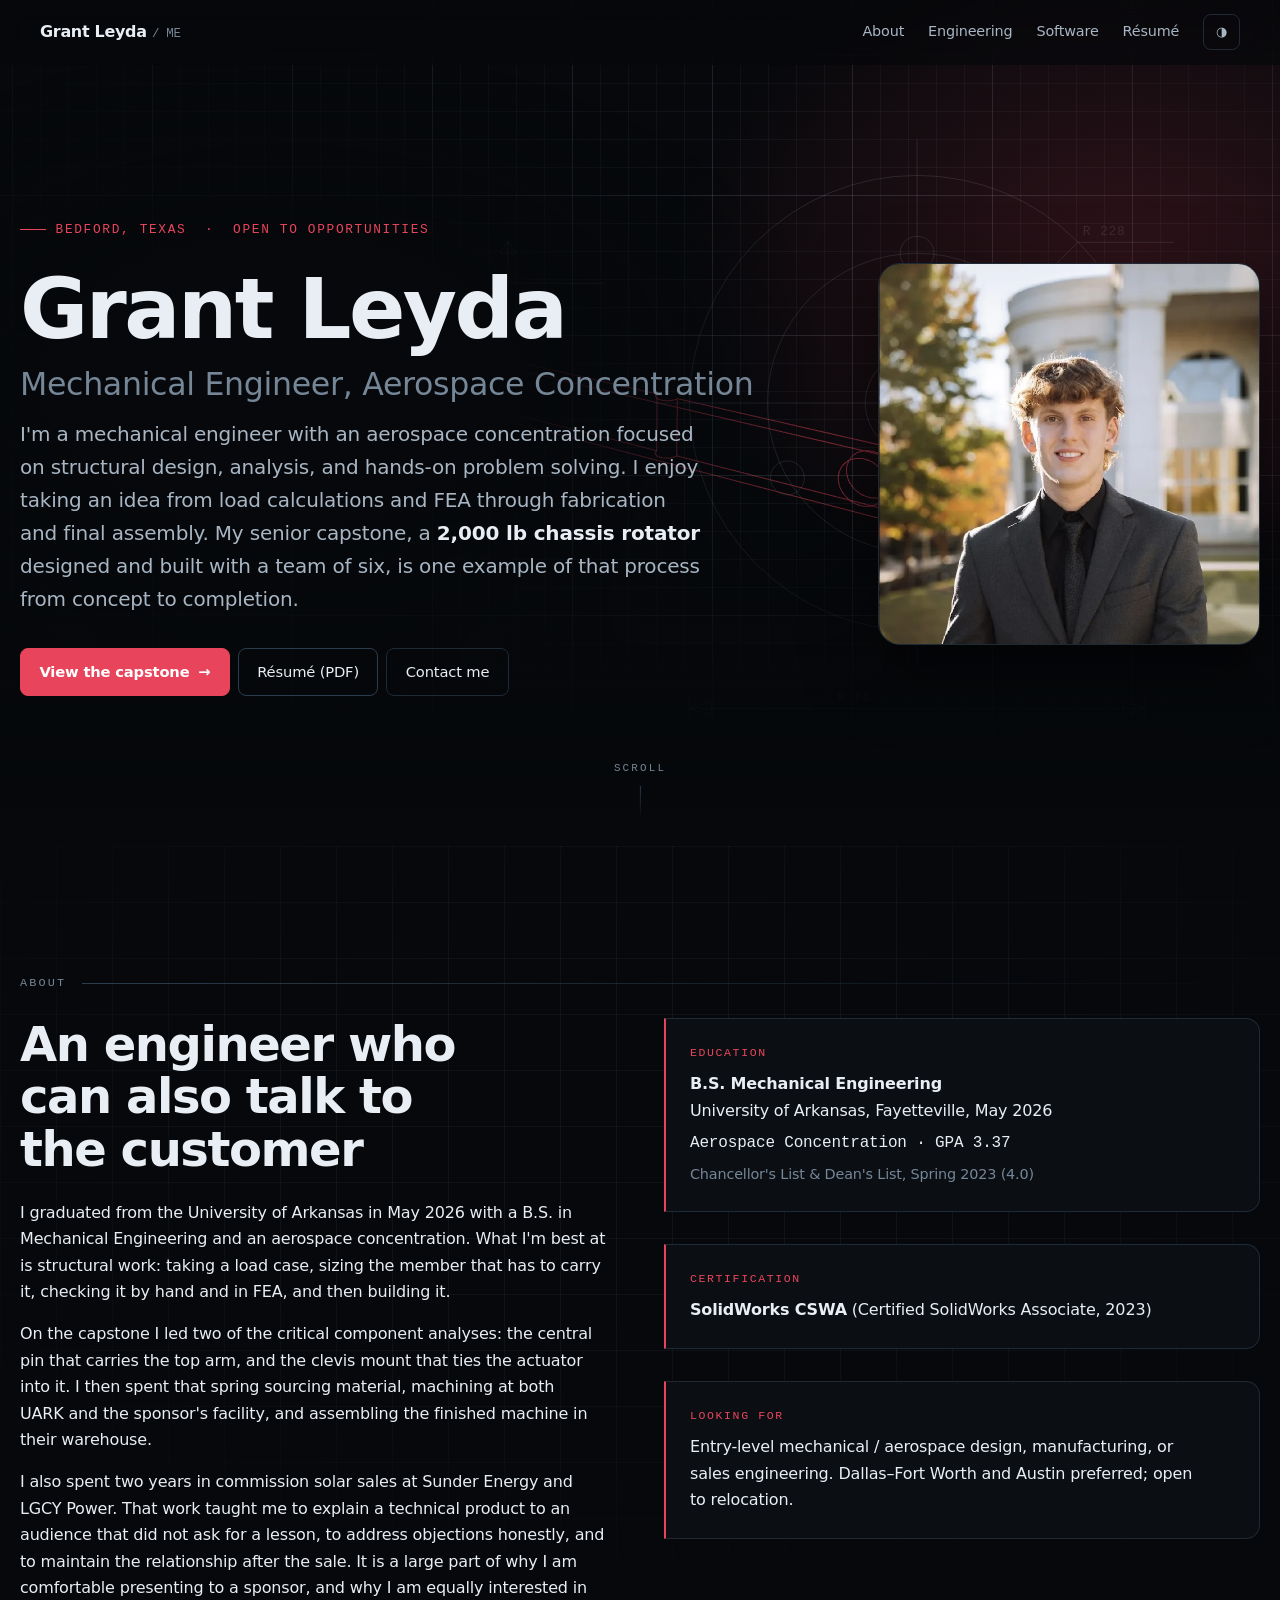
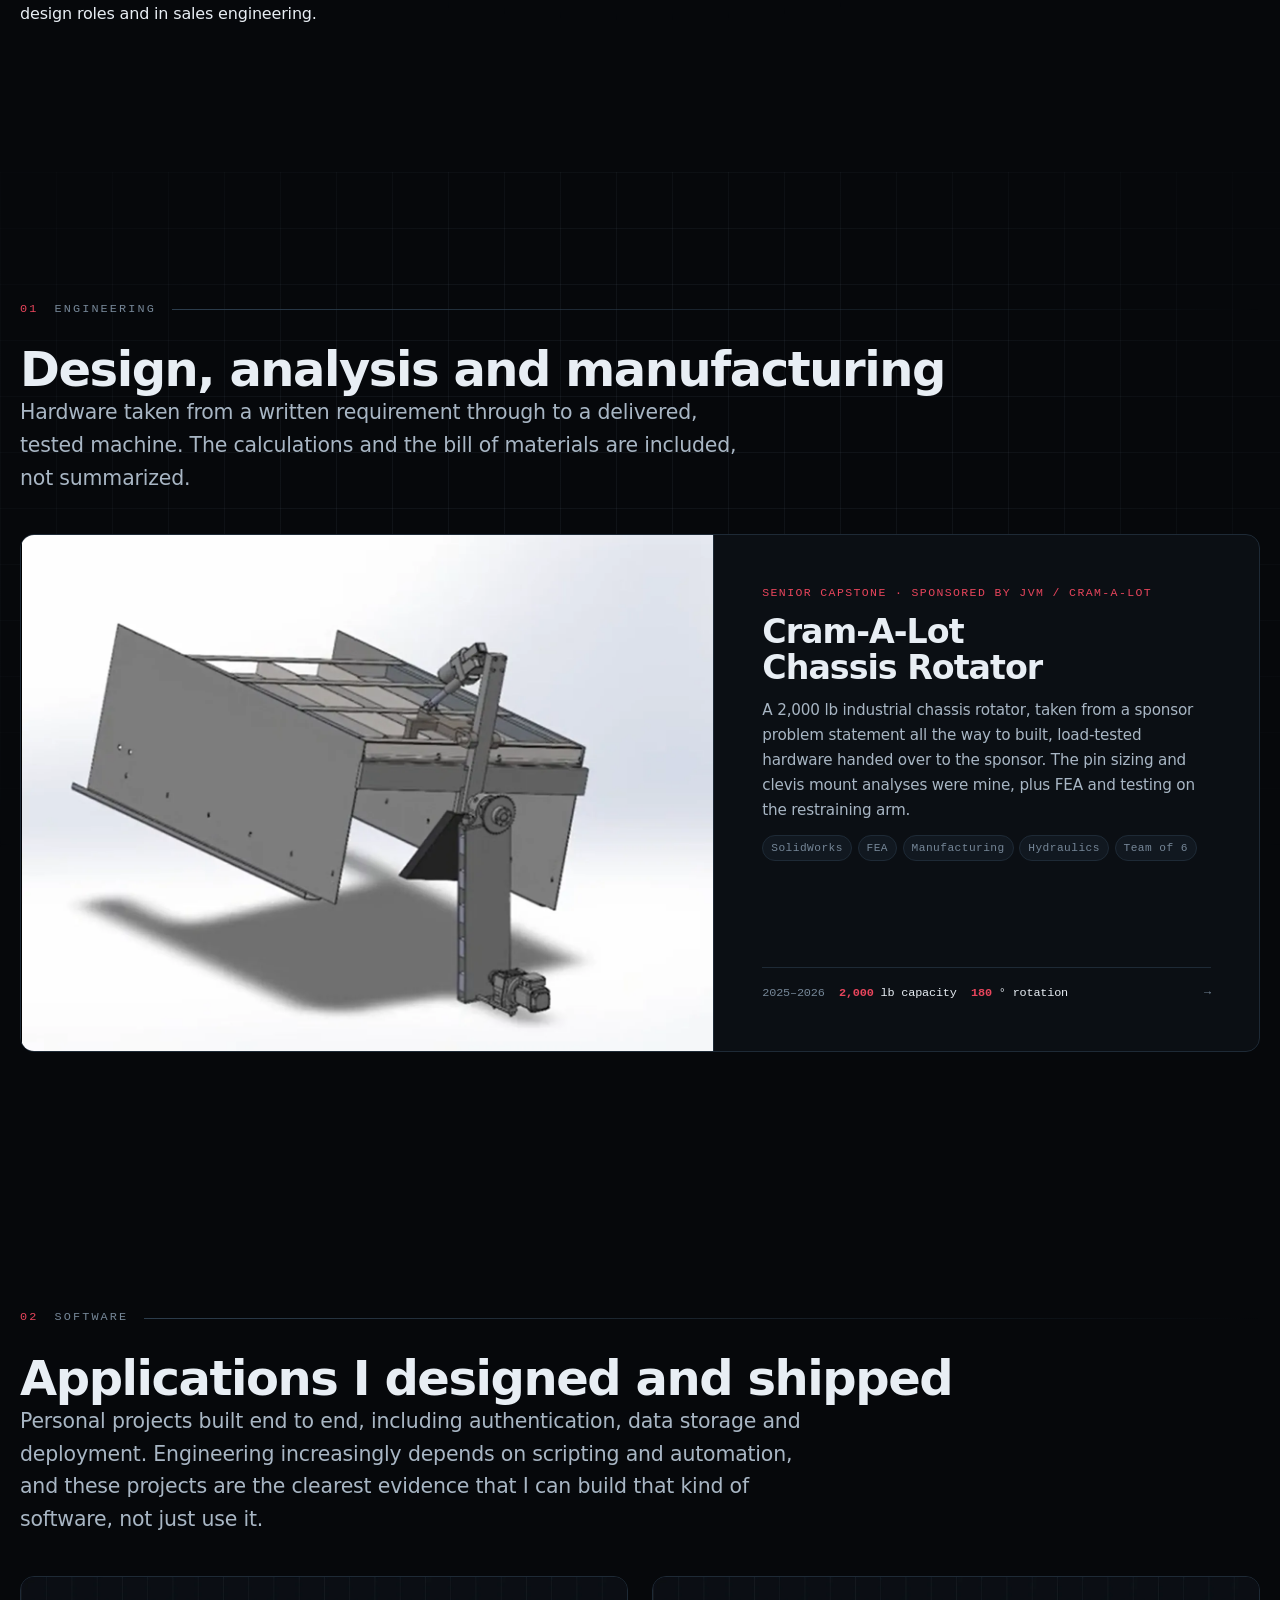
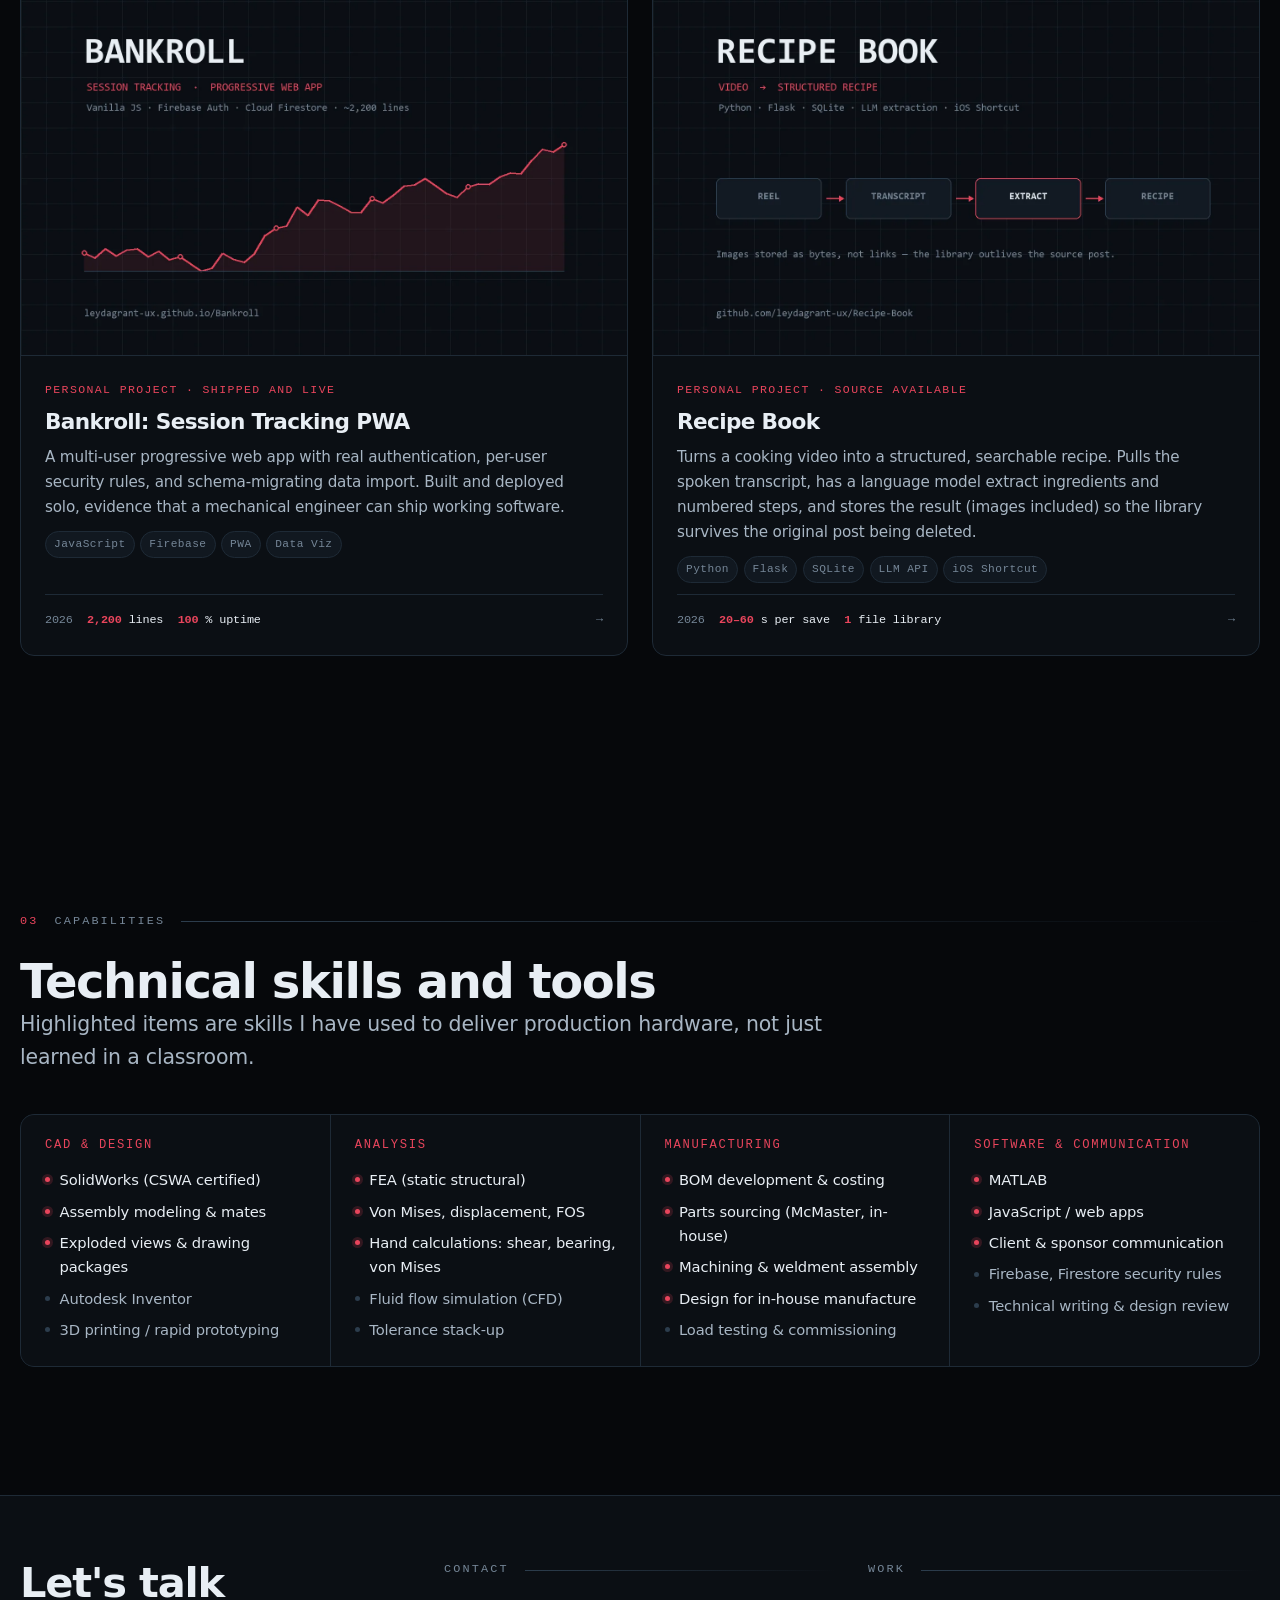
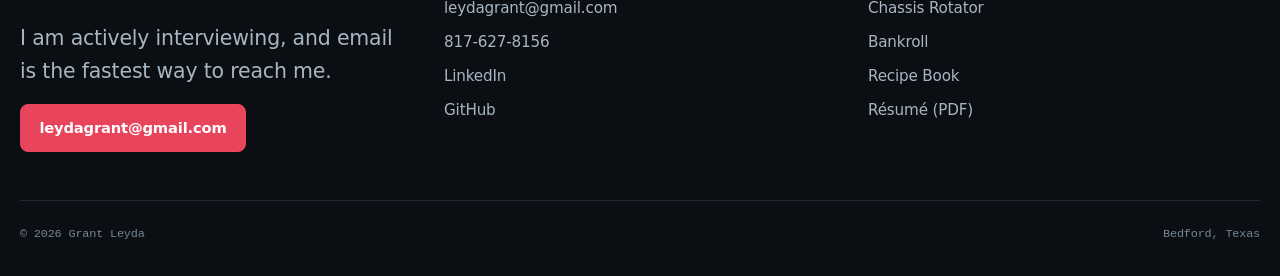
==== commit b551b5fc: "Wording pass: drop AI tells, add restraining-arm FEA, fix credit framing - Remove every em dash site" ====
--- a/index.html
+++ b/index.html
@@ -3,12 +3,12 @@
 <head>
 <meta charset="utf-8">
 <meta name="viewport" content="width=device-width, initial-scale=1">
-<title>Grant Leyda — Mechanical Engineer</title>
+<title>Grant Leyda | Mechanical Engineer</title>
 <meta name="description" content="Mechanical engineer with an aerospace concentration. Senior capstone: a 2,000 lb industrial chassis rotator designed, analyzed, built and delivered to the sponsor. SolidWorks, FEA, and manufacturing.">
 <meta name="author" content="Grant Leyda">
 
 <meta property="og:type" content="website">
-<meta property="og:title" content="Grant Leyda — Mechanical Engineer">
+<meta property="og:title" content="Grant Leyda | Mechanical Engineer">
 <meta property="og:description" content="A 2,000 lb chassis rotator, from the problem statement to delivered hardware. Orbit the parts and run the pin analysis yourself.">
 <meta property="og:image" content="assets/img/cad-machine-loaded.webp">
 
@@ -78,14 +78,14 @@
         <div class="hero__kicker">Bedford, Texas &nbsp;·&nbsp; Open to opportunities</div>
         <h1>
           Grant Leyda
-          <em>Mechanical Engineer — Aerospace Concentration</em>
+          <em>Mechanical Engineer, Aerospace Concentration</em>
         </h1>
         <p class="hero__lede">
-          I'm a mechanical engineer who specializes in structural design and analysis —
-          sizing a part for its load, verifying it by hand and in FEA, then building it to
-          find out whether I got it right. My senior capstone, a
-          <strong>2,000&nbsp;lb chassis rotator</strong> built with a team of six, is the
-          clearest example of that process from start to finish.
+          I'm a mechanical engineer with an aerospace concentration focused on structural
+          design, analysis, and hands-on problem solving. I enjoy taking an idea from load
+          calculations and FEA through fabrication and final assembly. My senior capstone,
+          a <strong>2,000&nbsp;lb chassis rotator</strong> designed and built with a team of
+          six, is one example of that process from concept to completion.
         </p>
         <div class="hero__cta">
           <a class="btn btn--primary" href="projects/rotator.html">
@@ -116,12 +116,12 @@
         <h2>An engineer who can also talk to the customer</h2>
         <p style="margin-top:1.5rem">
           I graduated from the University of Arkansas in May 2026 with a B.S. in Mechanical
-          Engineering and an aerospace concentration. What I'm best at is structural work —
+          Engineering and an aerospace concentration. What I'm best at is structural work:
           taking a load case, sizing the member that has to carry it, checking it by hand and
           in FEA, and then building it.
         </p>
         <p>
-          On the capstone I owned two of the critical component analyses — the central pin
+          On the capstone I led two of the critical component analyses: the central pin
           that carries the top arm, and the clevis mount that ties the actuator into it.
           I then spent that spring sourcing material, machining at both UARK and the
           sponsor's facility, and assembling the finished machine in their warehouse.
@@ -142,7 +142,7 @@
         <div class="callout" style="margin-top:0">
           <div class="callout__label">Education</div>
           <p style="margin-bottom:.4rem"><strong>B.S. Mechanical Engineering</strong><br>
-          University of Arkansas — Fayetteville, May 2026</p>
+          University of Arkansas, Fayetteville, May 2026</p>
           <p style="margin-bottom:.4rem" class="mono" style="font-size:.85rem">
             Aerospace Concentration · GPA 3.37</p>
           <p style="margin-bottom:0;color:var(--ink-3);font-size:.9rem">
@@ -152,7 +152,7 @@
         <div class="callout">
           <div class="callout__label">Certification</div>
           <p style="margin-bottom:0">
-            <strong>SolidWorks CSWA</strong> — Certified SolidWorks Associate, 2023
+            <strong>SolidWorks CSWA</strong> (Certified SolidWorks Associate, 2023)
           </p>
         </div>
 
@@ -180,7 +180,7 @@
 
     <div class="cards cards--split" data-projects="engineering" style="margin-top:2.5rem">
       <noscript>
-        <p><a href="projects/rotator.html">Cram-A-Lot Chassis Rotator — senior capstone</a></p>
+        <p><a href="projects/rotator.html">Cram-A-Lot Chassis Rotator (senior capstone)</a></p>
       </noscript>
     </div>
   </div>
@@ -200,8 +200,8 @@
 
     <div class="cards cards--split" data-projects="software" style="margin-top:2.5rem">
       <noscript>
-        <p><a href="projects/bankroll.html">Bankroll — session tracking web app</a></p>
-        <p><a href="projects/recipes.html">Recipe Book — video to structured recipe</a></p>
+        <p><a href="projects/bankroll.html">Bankroll (session tracking web app)</a></p>
+        <p><a href="projects/recipes.html">Recipe Book (video to structured recipe)</a></p>
       </noscript>
     </div>
   </div>
@@ -220,7 +220,7 @@
       <div class="cap">
         <h3>CAD &amp; design</h3>
         <ul>
-          <li class="is-key">SolidWorks — CSWA certified</li>
+          <li class="is-key">SolidWorks (CSWA certified)</li>
           <li class="is-key">Assembly modeling &amp; mates</li>
           <li class="is-key">Exploded views &amp; drawing packages</li>
           <li>Autodesk Inventor</li>
@@ -230,7 +230,7 @@
       <div class="cap">
         <h3>Analysis</h3>
         <ul>
-          <li class="is-key">FEA — static structural</li>
+          <li class="is-key">FEA (static structural)</li>
           <li class="is-key">Von Mises, displacement, FOS</li>
           <li class="is-key">Hand calculations: shear, bearing, von Mises</li>
           <li>Fluid flow simulation (CFD)</li>
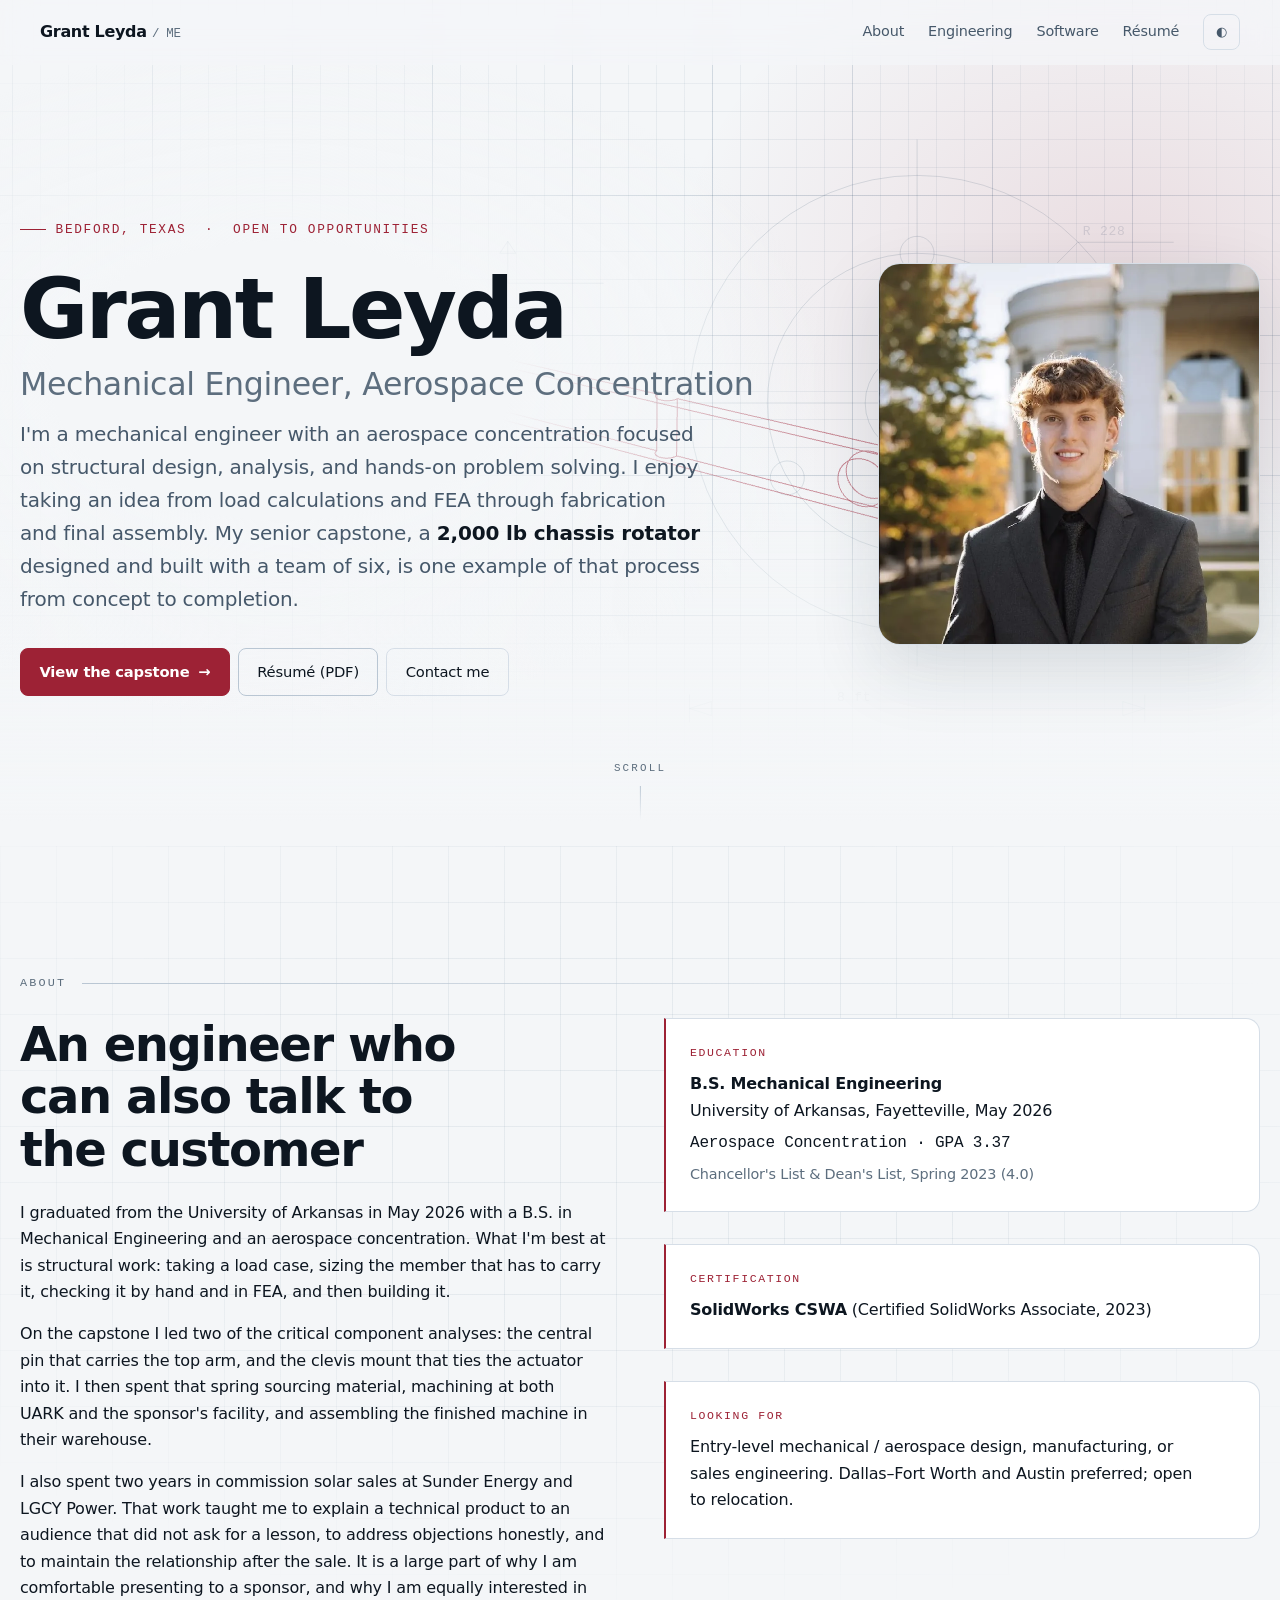
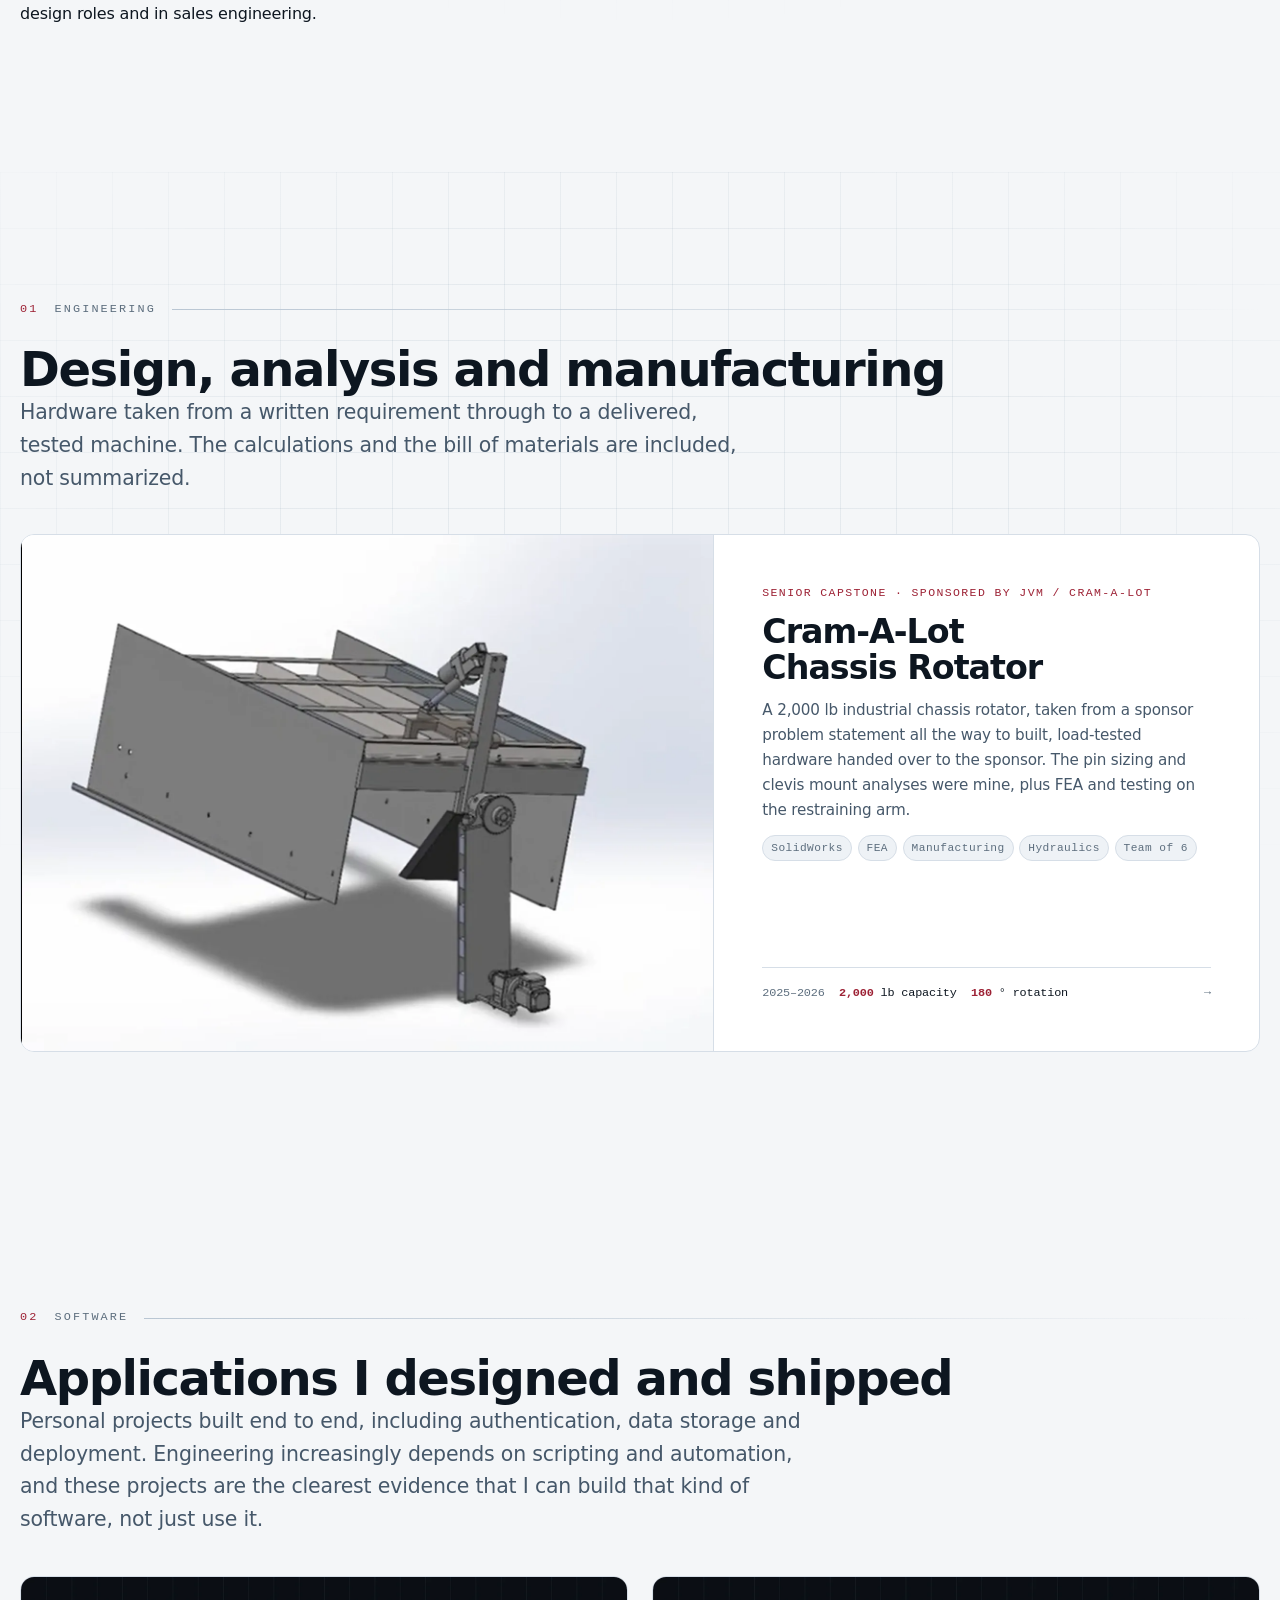
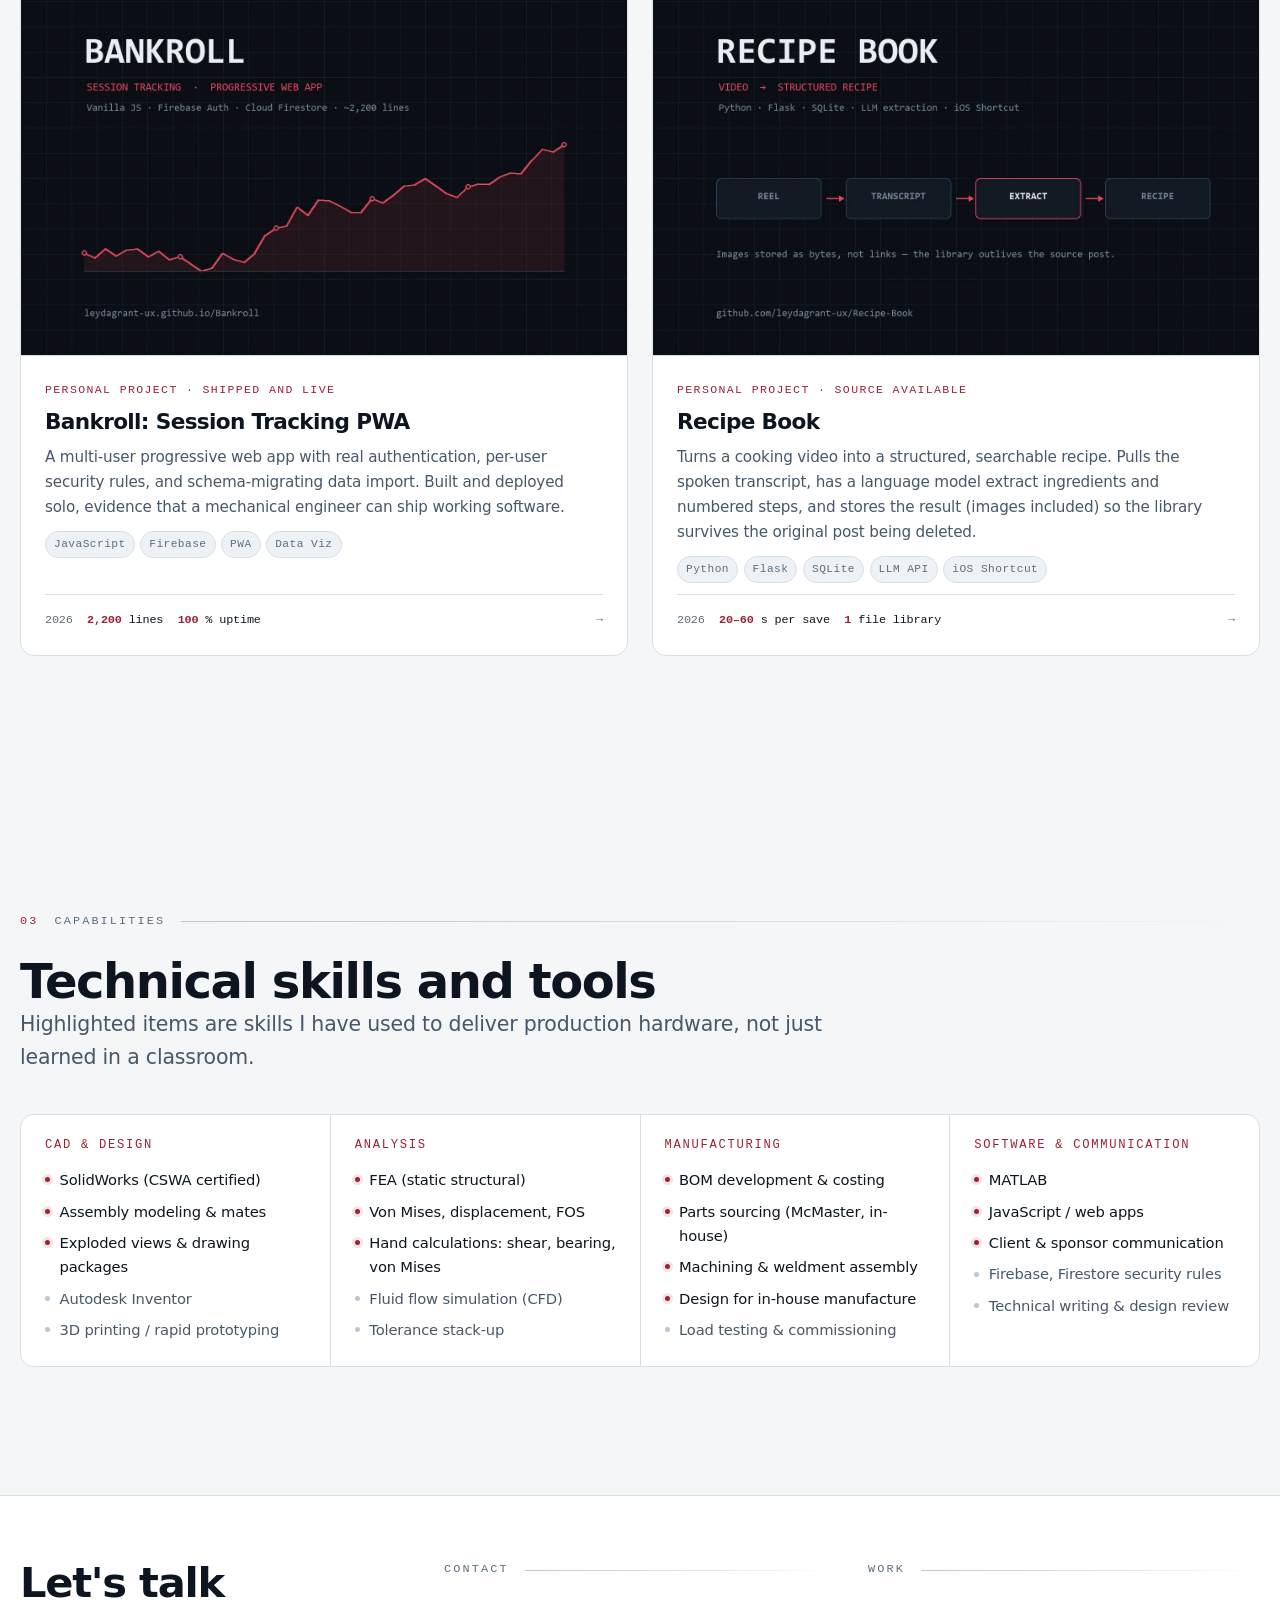
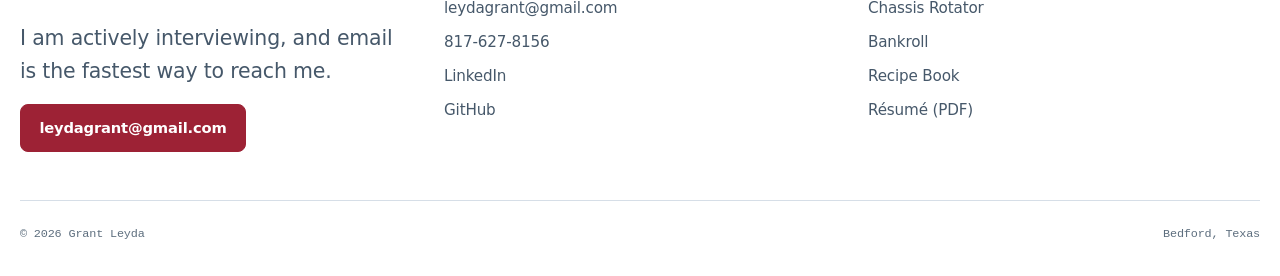
==== commit bd8bc8a0: "Add sponsor logo to the background section, and default the site to light Sponsor logo: - Adds the c" ====
--- a/index.html
+++ b/index.html
@@ -1,5 +1,5 @@
 <!doctype html>
-<html lang="en" data-theme="dark">
+<html lang="en" data-theme="light">
 <head>
 <meta charset="utf-8">
 <meta name="viewport" content="width=device-width, initial-scale=1">
@@ -16,7 +16,7 @@
 <link rel="stylesheet" href="css/site.css">
 
 <script>
-  // Applied before first paint so a light-theme visitor never sees a dark flash.
+  // Applied before first paint so a returning dark-theme visitor never sees a light flash.
   try {
     var t = localStorage.getItem('gl-theme');
     if (t === 'light' || t === 'dark') document.documentElement.dataset.theme = t;
@@ -33,7 +33,7 @@
     <a href="#engineering">Engineering</a>
     <a href="#software">Software</a>
     <a href="assets/Grant_Leyda_Resume_2026.pdf">Résumé</a>
-    <button class="icon-btn" data-theme-toggle aria-label="Switch theme">◑</button>
+    <button class="icon-btn" data-theme-toggle aria-label="Switch to dark theme">◐</button>
   </div>
 </nav>
 
--- a/css/site.css
+++ b/css/site.css
@@ -8,7 +8,10 @@
    -------------------------------------------------------------------------- */
 
 :root {
-  /* Dark is the default. The light theme overrides these below. */
+  /* This bare :root block is the DARK palette, but the pages ship with
+     data-theme="light" on <html>, so light is what a first-time visitor sees. The light
+     values live in the :root[data-theme="light"] block below and override these.
+     Changing the site default is therefore a markup change, not a change here. */
   --bg:            #06080b;
   --bg-1:          #0b0f14;
   --bg-2:          #111820;
@@ -823,6 +826,30 @@
 .figure--wide { max-width: none; }
 .figure--wide img { width: 100%; }
 
+/* Sponsor logo beside the background copy.
+   The artwork has a white background baked into the file, so on the dark theme it would
+   otherwise read as a bright rectangle floating on the page. Sitting it on a deliberate
+   white card makes that white look intended in both themes, which is also how a partner
+   logo is normally presented. */
+.sponsor-row { display: grid; gap: var(--s4); align-items: center; }
+@media (min-width: 880px) {
+  .sponsor-row { grid-template-columns: minmax(0, 1fr) minmax(220px, 300px); gap: var(--s6); }
+}
+.sponsor__card {
+  background: #fff;
+  border: 1px solid var(--line);
+  border-radius: var(--r2);
+  padding: 1.4rem 1.6rem;
+}
+/* Not a <figure>, so the global `figure img` border/background never applies here. */
+.sponsor__card img { display: block; width: 100%; height: auto; }
+.sponsor__cap {
+  margin-top: .7rem;
+  font-size: .84rem;
+  color: var(--ink-3);
+  line-height: 1.5;
+}
+
 .gallery {
   display: grid;
   grid-template-columns: repeat(auto-fit, minmax(260px, 1fr));
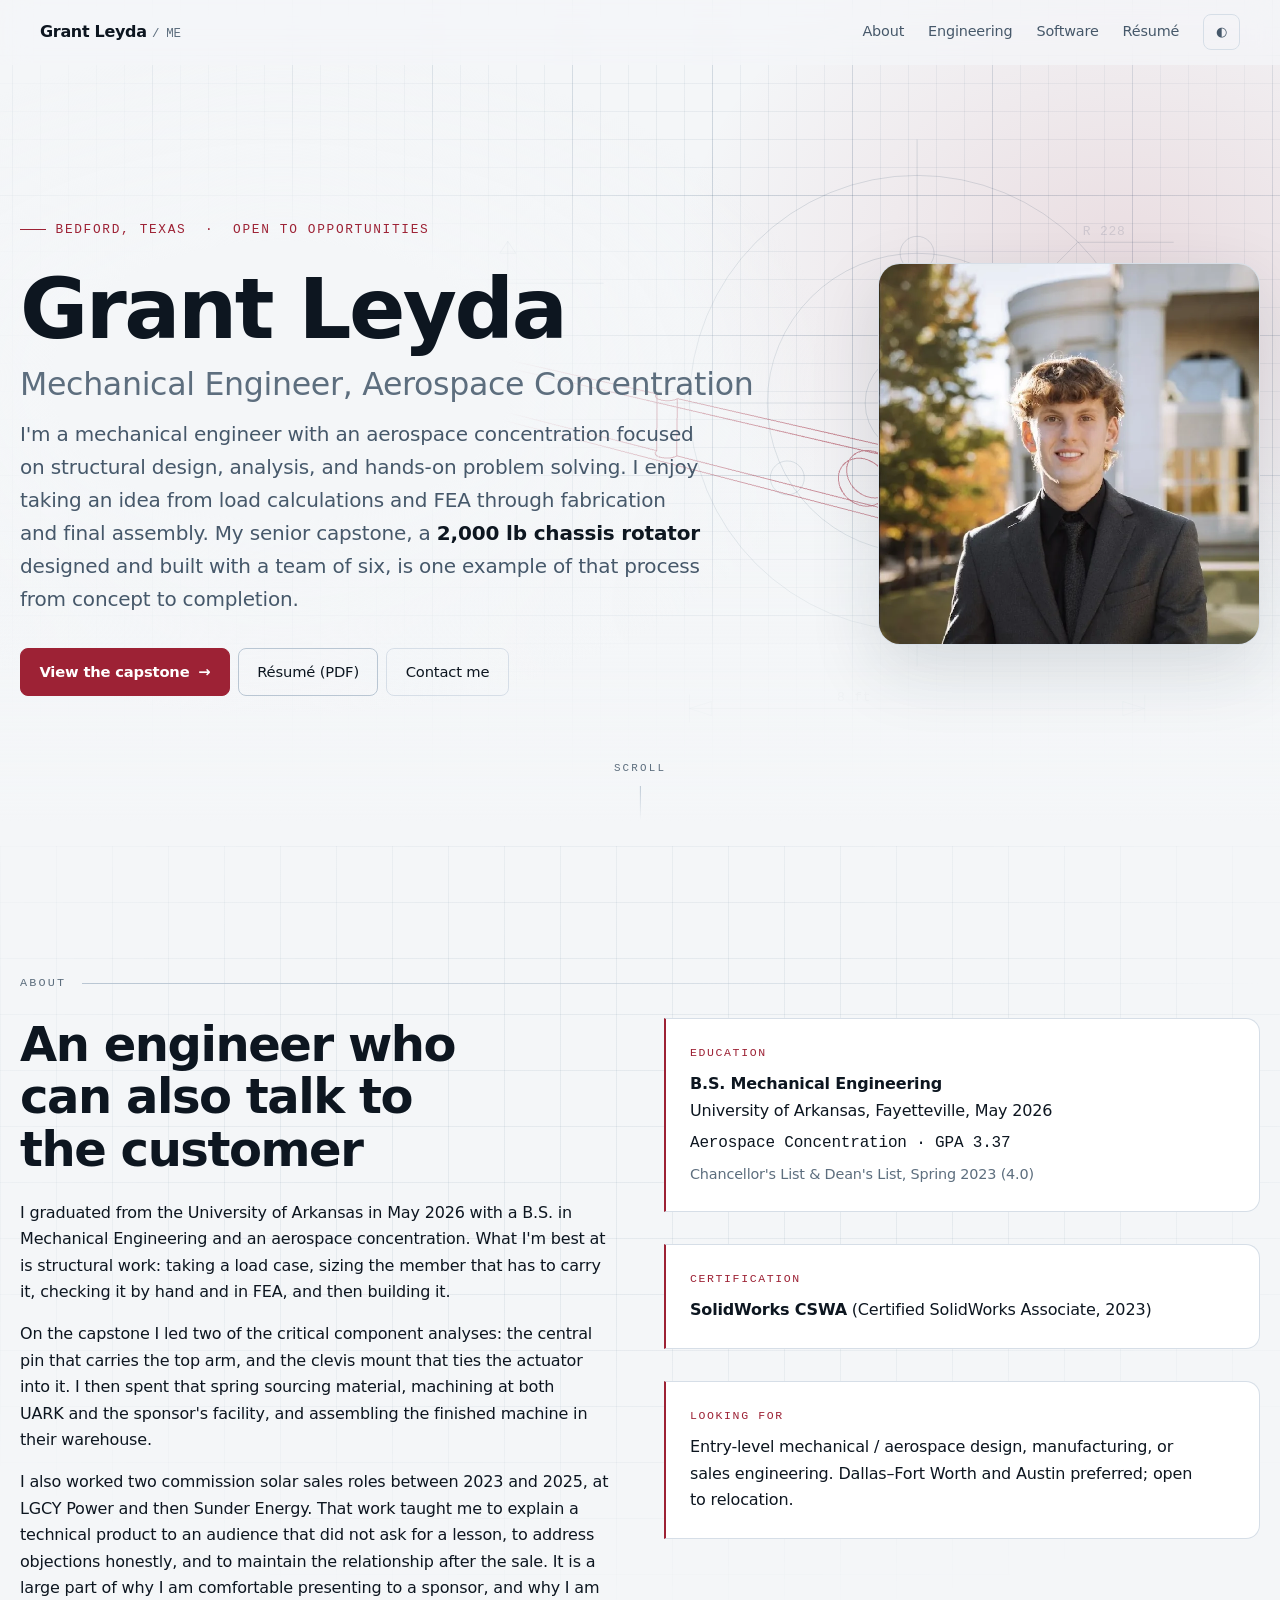
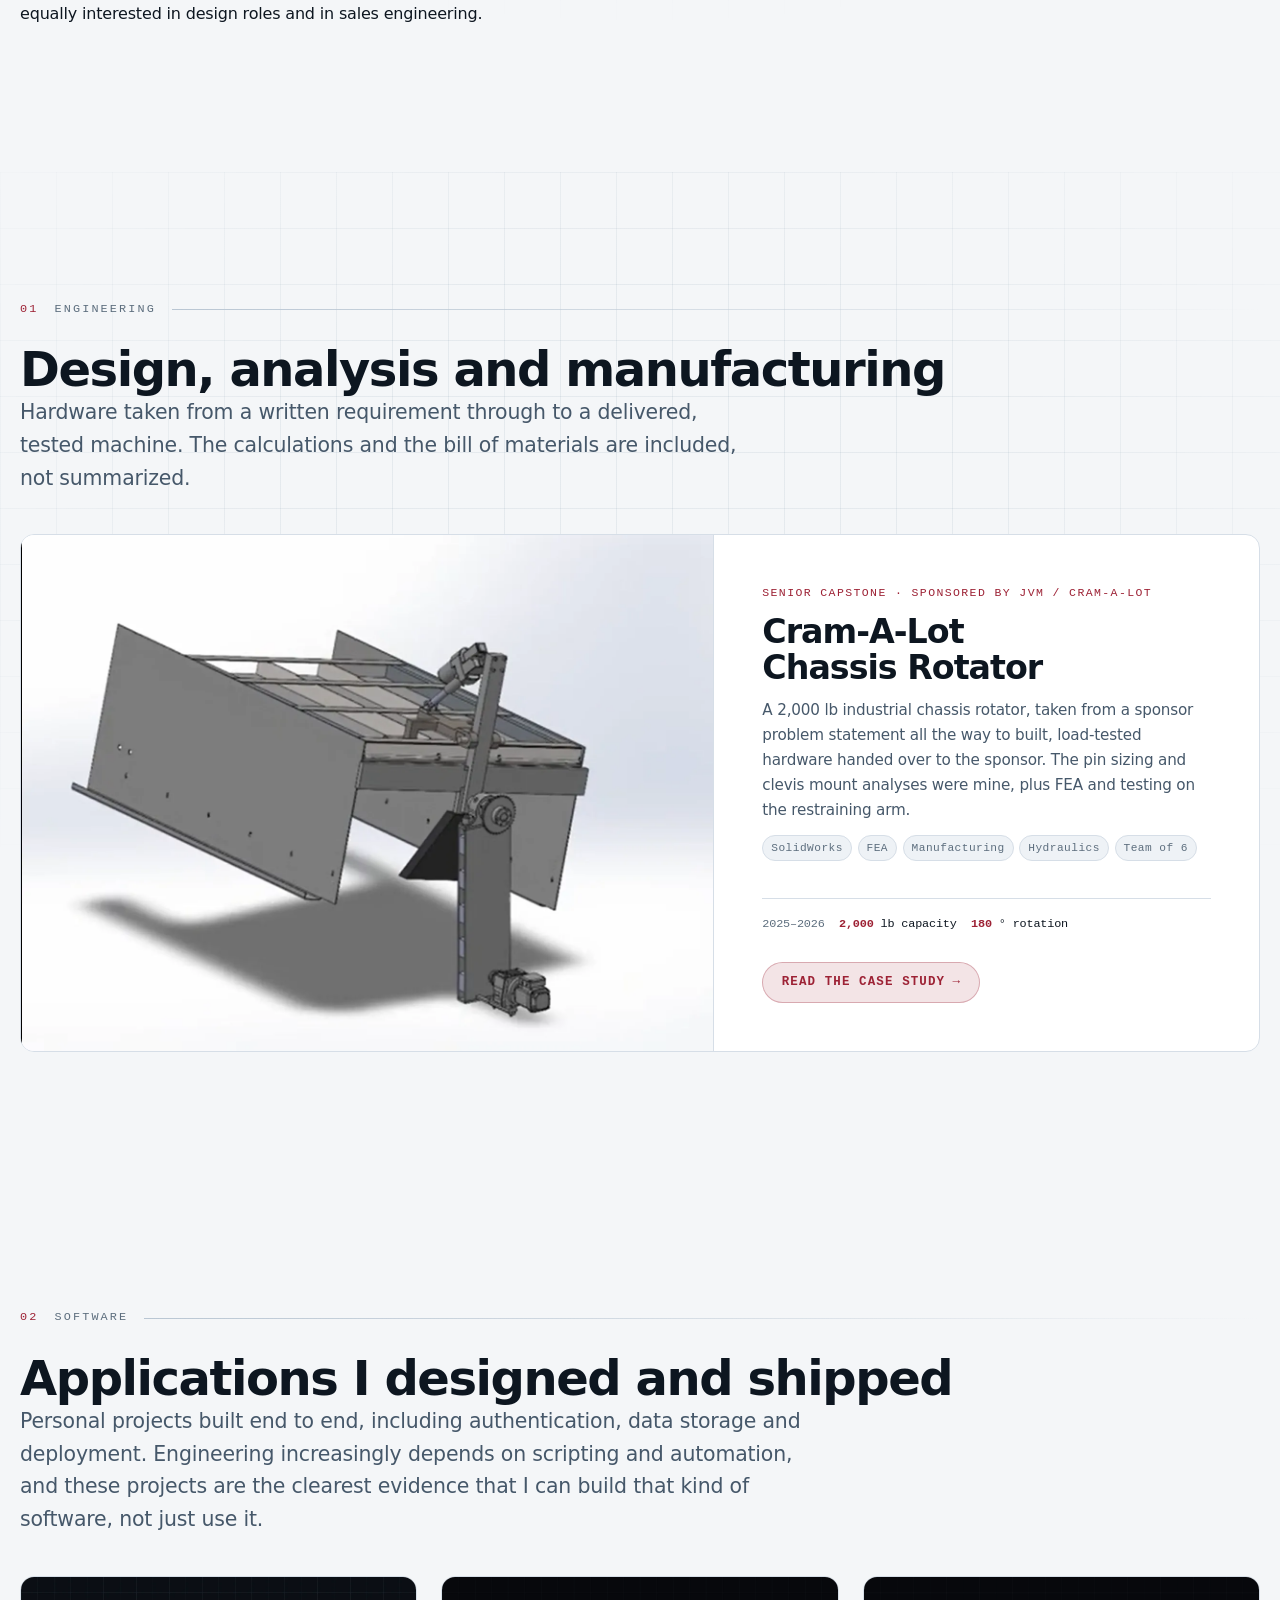
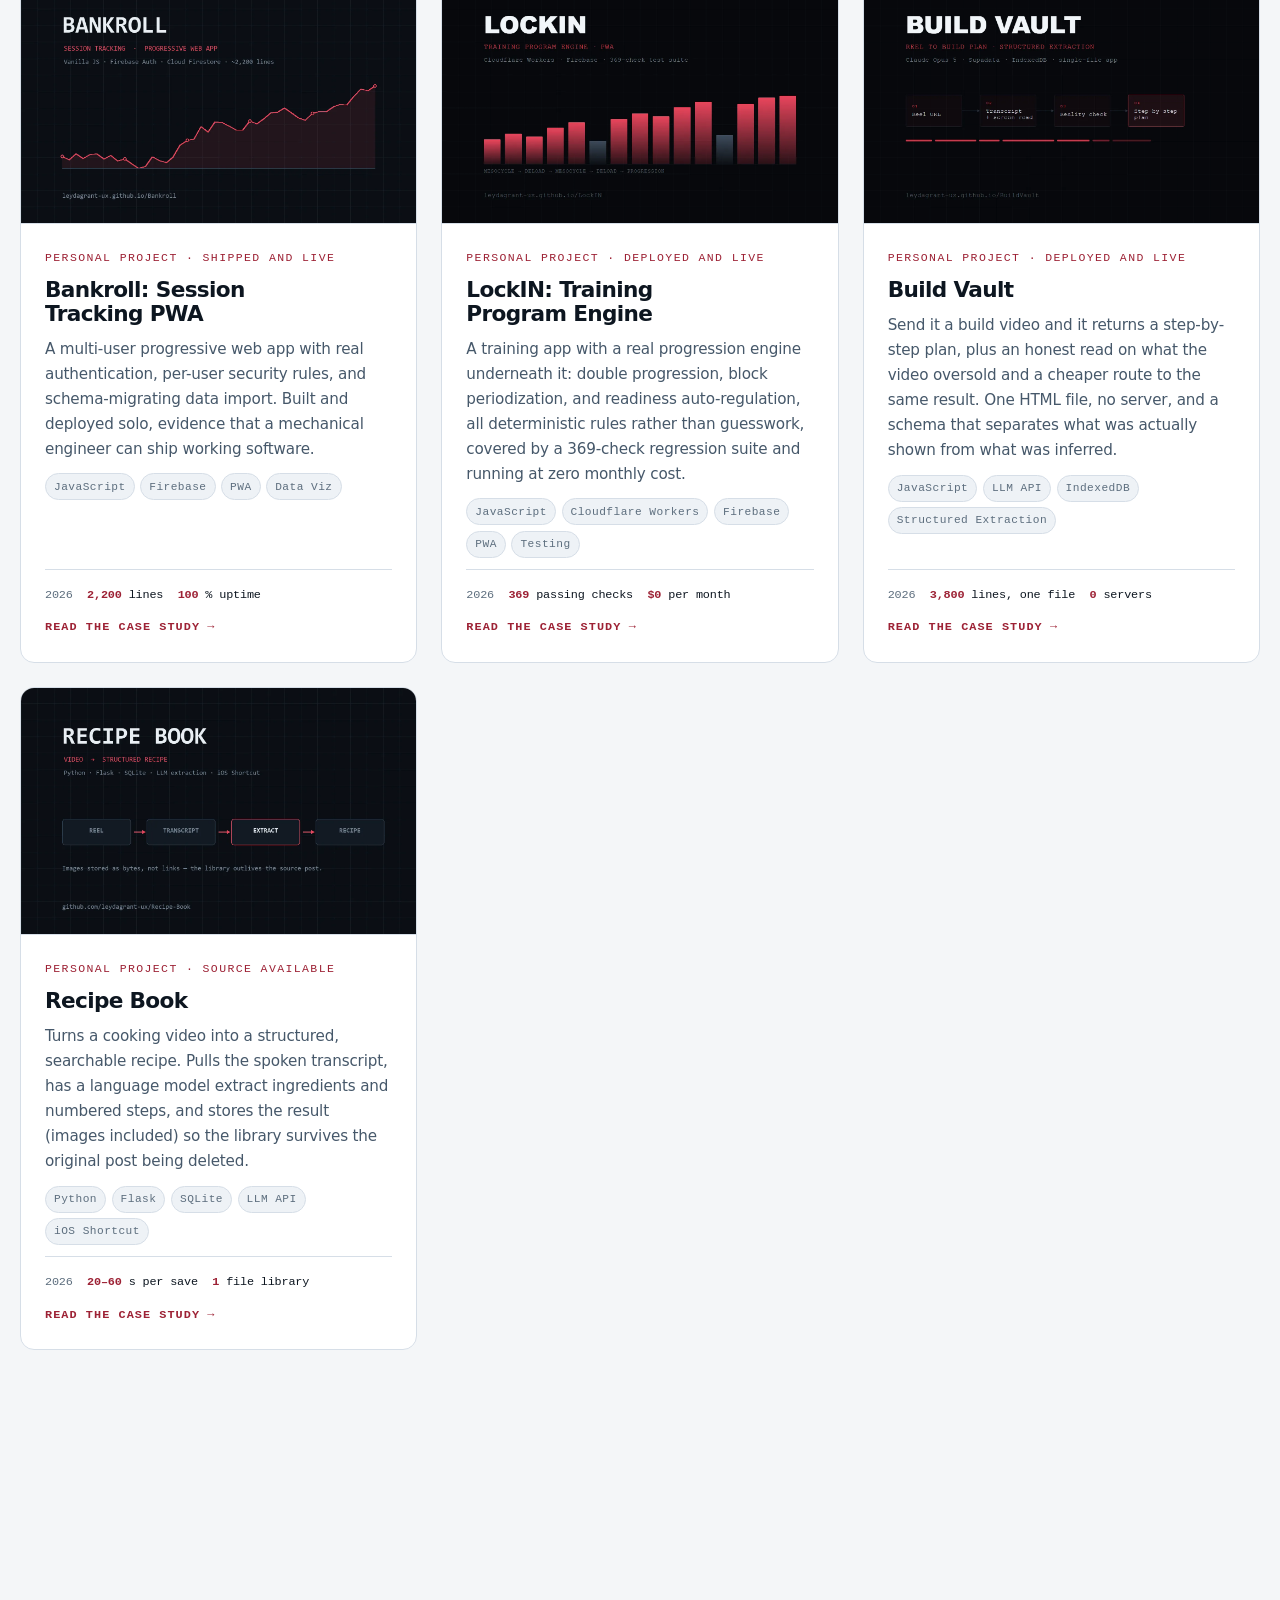
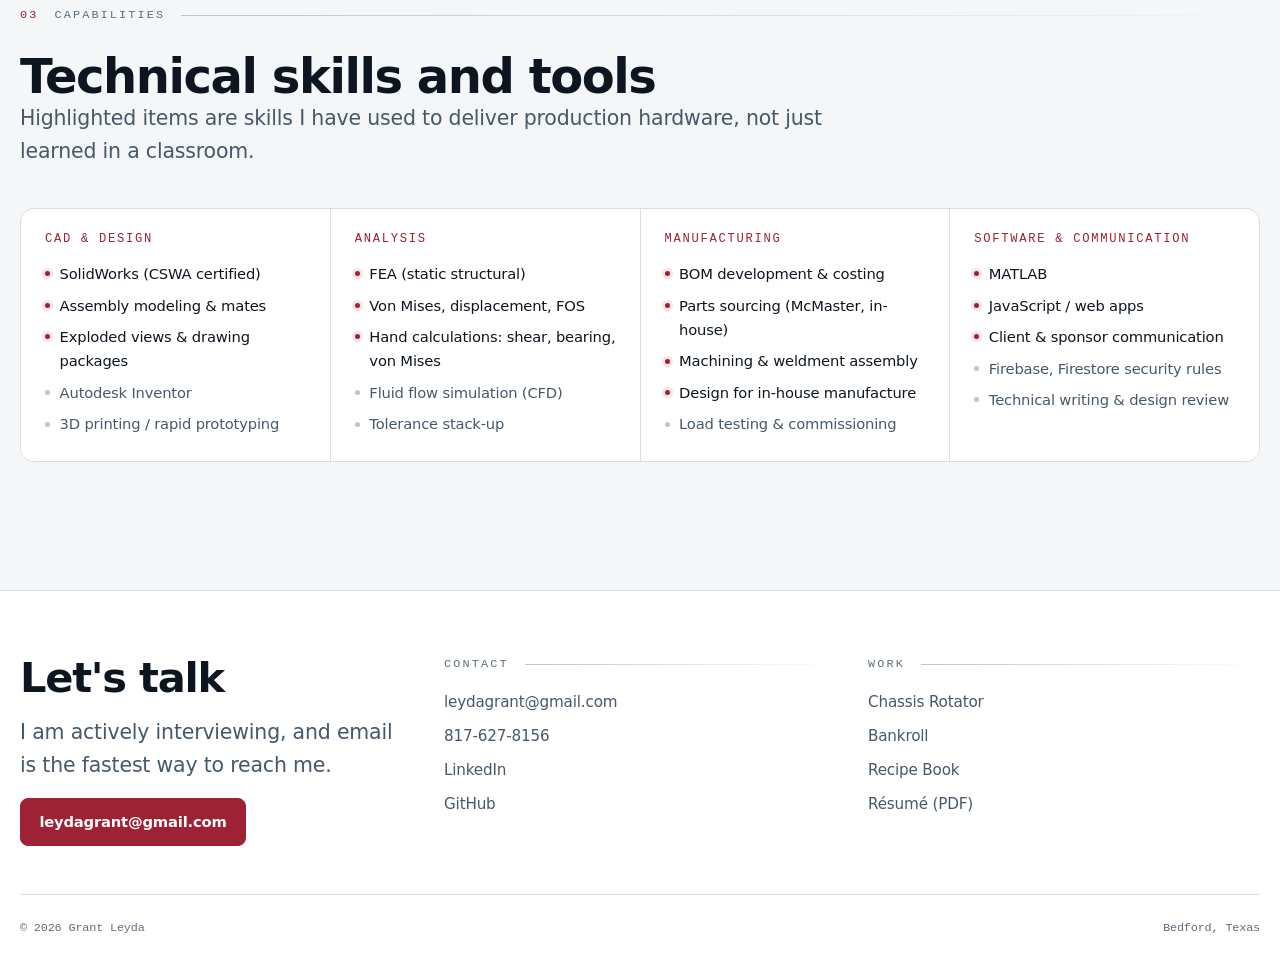
==== commit 3d434bb0: "Add a visible "Read the case study" call to action on project cards Cards were reading as static til" ====
--- a/index.html
+++ b/index.html
@@ -127,7 +127,8 @@
           sponsor's facility, and assembling the finished machine in their warehouse.
         </p>
         <p>
-          I also spent two years in commission solar sales at Sunder Energy and LGCY Power.
+          I also worked two commission solar sales roles between 2023 and 2025, at LGCY Power
+          and then Sunder Energy.
           That work taught me to explain a technical product to an audience that did not ask
           for a lesson, to address objections honestly, and to maintain the relationship
           after the sale. It is a large part of why I am comfortable presenting to a sponsor,
--- a/css/site.css
+++ b/css/site.css
@@ -656,11 +656,47 @@
 .card__metric b { color: var(--accent); font-weight: 600; }
 
 .card__arrow {
-  margin-left: auto;
-  color: var(--ink-3);
+  color: inherit;
   transition: transform .3s var(--ease), color .3s var(--ease);
 }
-.card:hover .card__arrow { transform: translateX(4px); color: var(--accent); }
+.card:hover .card__arrow { transform: translateX(4px); }
+
+/* Explicit "this is clickable" affordance. The whole card is already a link, but
+   without a labelled call to action people read these as static tiles and never
+   discover the case study underneath. */
+.card__cta {
+  display: inline-flex;
+  align-items: center;
+  gap: .45rem;
+  align-self: flex-start;
+  margin-top: .1rem;
+  font-family: var(--mono);
+  font-size: .74rem;
+  font-weight: 600;
+  letter-spacing: .09em;
+  text-transform: uppercase;
+  color: var(--accent);
+  transition: gap .3s var(--ease);
+}
+.card:hover .card__cta { gap: .7rem; }
+
+/* On the featured card it gets the full pill treatment, because that card is the
+   first thing anyone sees and it is the one worth opening. */
+.card--featured .card__cta {
+  margin-top: var(--s2);
+  padding: .6rem 1.15rem;
+  font-size: .78rem;
+  border: 1px solid var(--accent-line);
+  border-radius: 100px;
+  background: var(--accent-glow);
+  transition: gap .3s var(--ease), background .3s var(--ease),
+              border-color .3s var(--ease);
+}
+.card--featured:hover .card__cta {
+  background: var(--accent);
+  border-color: var(--accent);
+  color: var(--accent-ink);
+}
 
 /* Featured card spans wide and puts media beside the copy. */
 .card--featured { grid-column: 1 / -1; }
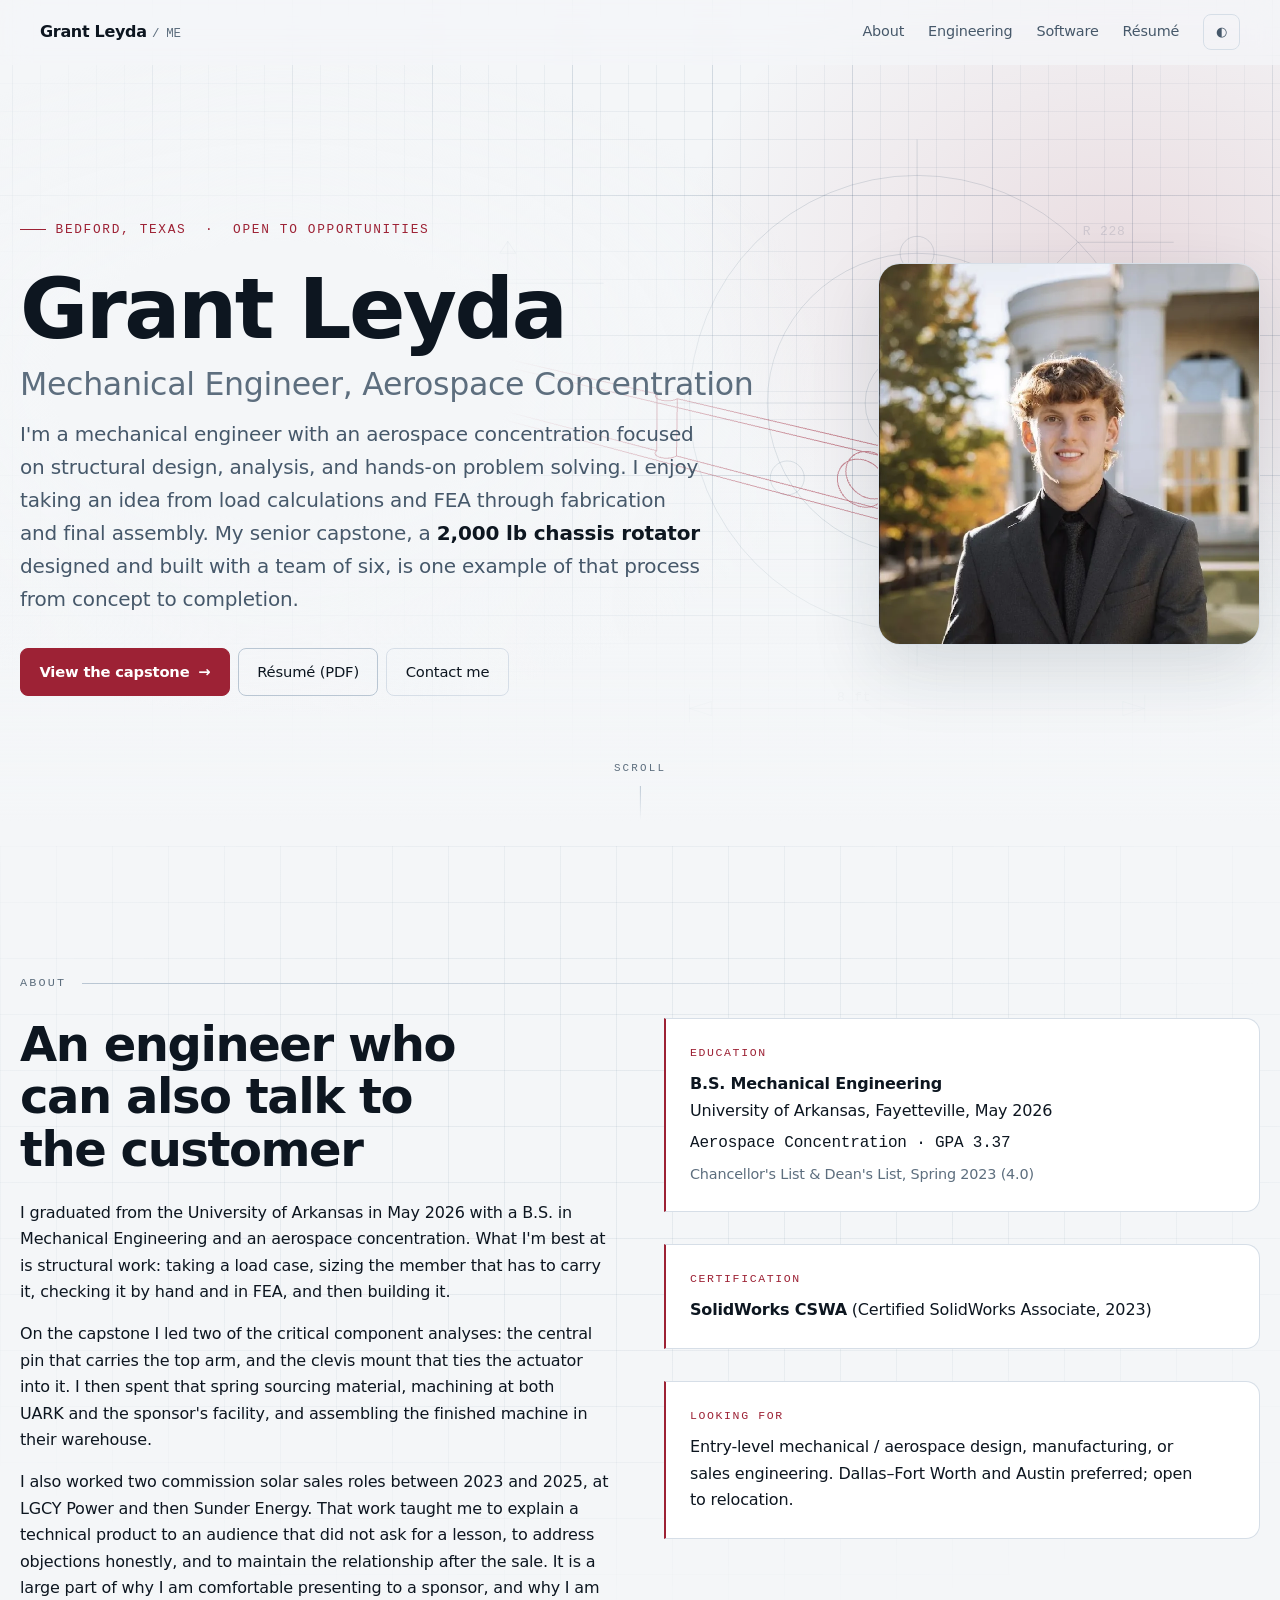
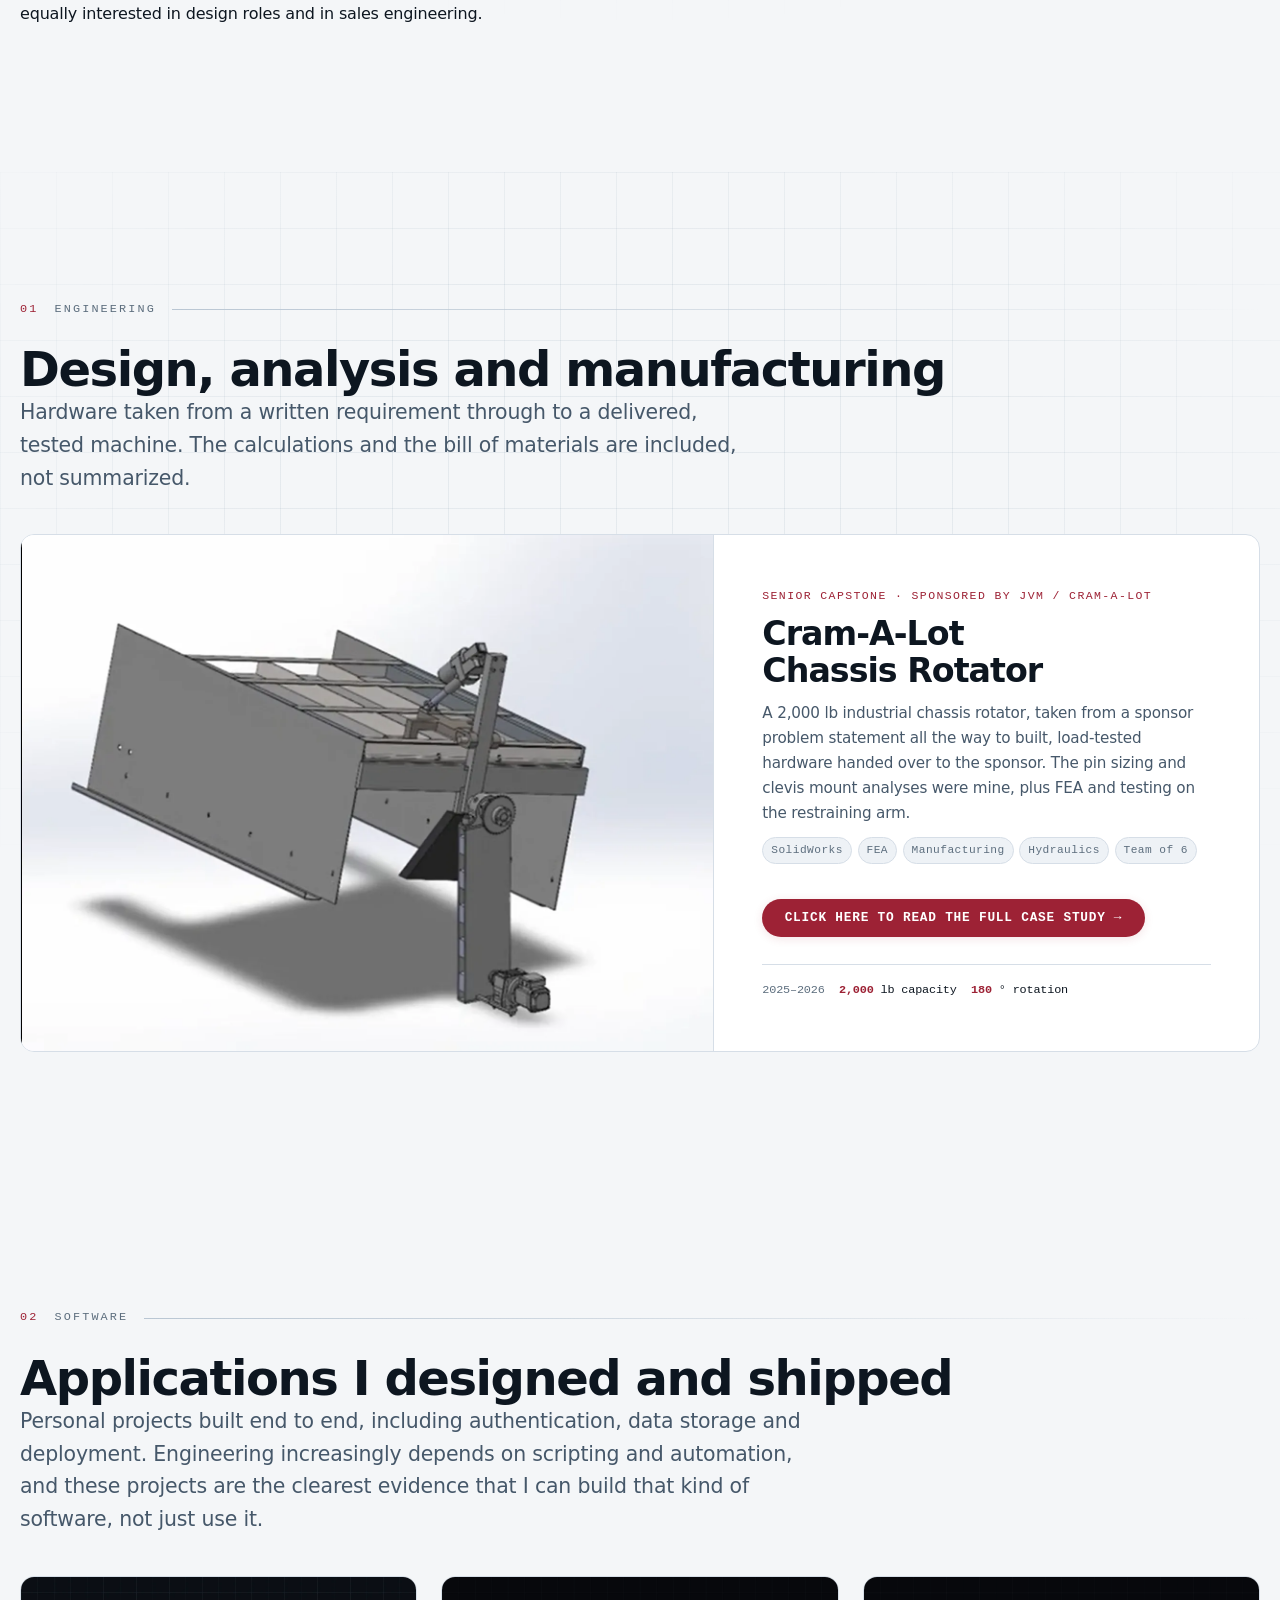
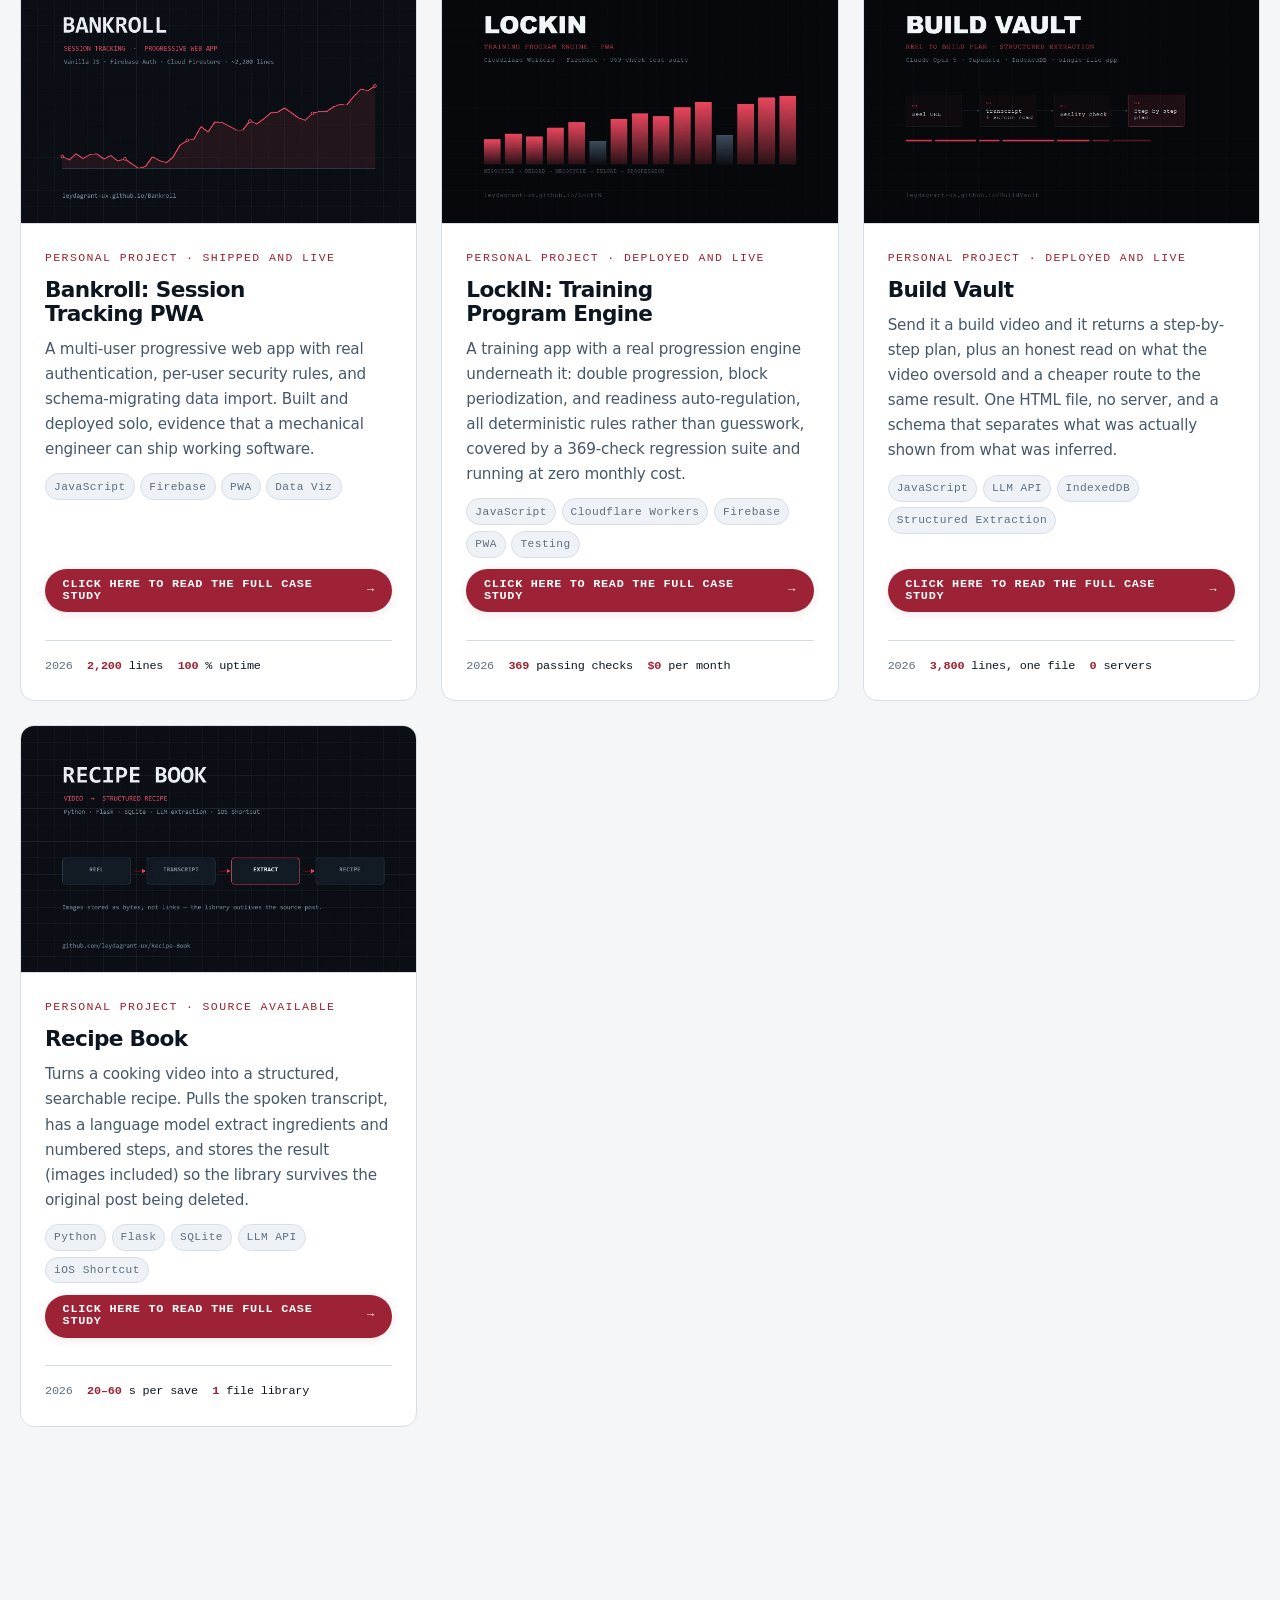
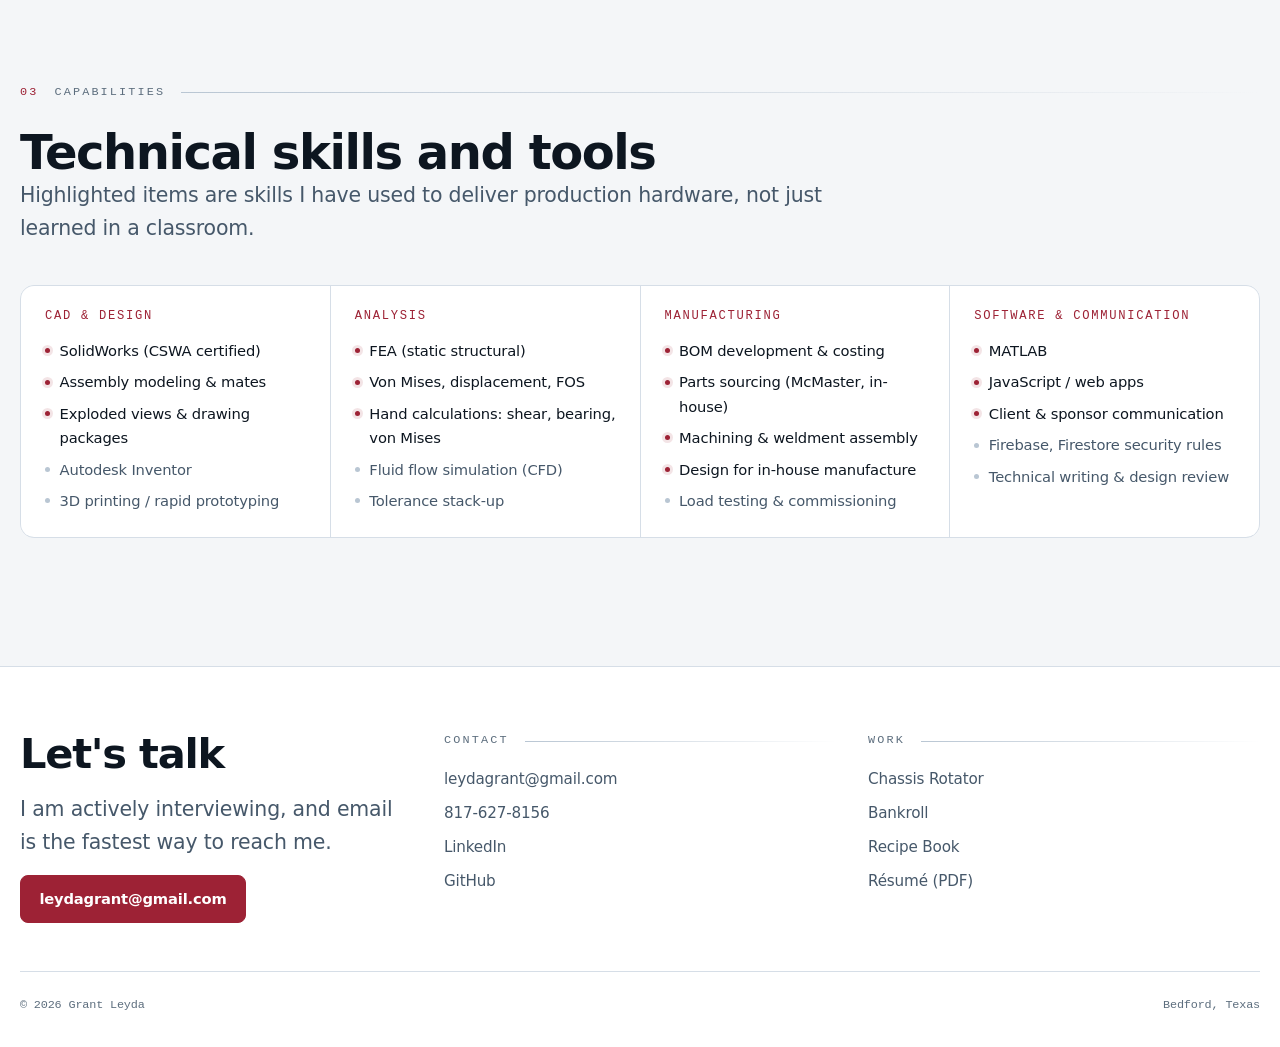
==== commit 34b72d7a: "Make the case-study call to action a solid red button Moves it above the spec line where the card ha" ====
--- a/index.html
+++ b/index.html
@@ -13,7 +13,7 @@
 <meta property="og:image" content="assets/img/cad-machine-loaded.webp">
 
 <link rel="icon" href="data:image/svg+xml,<svg xmlns='http://www.w3.org/2000/svg' viewBox='0 0 100 100'><rect width='100' height='100' rx='18' fill='%2306080b'/><text y='72' x='50' text-anchor='middle' font-size='62' font-family='monospace' fill='%2335d6f2'>G</text></svg>">
-<link rel="stylesheet" href="css/site.css">
+<link rel="stylesheet" href="css/site.css?v=20260904b">
 
 <script>
   // Applied before first paint so a returning dark-theme visitor never sees a light flash.
@@ -303,9 +303,9 @@
 </footer>
 
 <script type="module">
-  import { initAll } from './js/main.js';
-  import { renderCards } from './js/project-cards.js';
-  import { initHeroStage } from './js/viewer3d.js';
+  import { initAll } from './js/main.js?v=20260904b';
+  import { renderCards } from './js/project-cards.js?v=20260904b';
+  import { initHeroStage } from './js/viewer3d.js?v=20260904b';
 
   renderCards();   // must run before initAll so cards get reveal + tilt wired
   initAll();
--- a/css/site.css
+++ b/css/site.css
@@ -641,7 +641,7 @@
 .card__summary { color: var(--ink-2); font-size: .95rem; margin: 0; }
 
 .card__spec {
-  margin-top: auto;
+  margin-top: 0;
   padding-top: var(--s2);
   border-top: 1px solid var(--line);
   display: flex;
@@ -663,39 +663,40 @@
 
 /* Explicit "this is clickable" affordance. The whole card is already a link, but
    without a labelled call to action people read these as static tiles and never
-   discover the case study underneath. */
+   discover the case study underneath. Solid accent fill so it reads as a button
+   at a glance rather than as another line of metadata. */
 .card__cta {
   display: inline-flex;
   align-items: center;
-  gap: .45rem;
+  gap: .5rem;
   align-self: flex-start;
-  margin-top: .1rem;
+  margin-top: auto;
+  margin-bottom: var(--s2);
+  padding: .62rem 1.1rem;
+  border-radius: 100px;
+  background: var(--accent);
+  color: var(--accent-ink);
   font-family: var(--mono);
   font-size: .74rem;
   font-weight: 600;
-  letter-spacing: .09em;
+  letter-spacing: .06em;
   text-transform: uppercase;
-  color: var(--accent);
-  transition: gap .3s var(--ease);
-}
-.card:hover .card__cta { gap: .7rem; }
-
-/* On the featured card it gets the full pill treatment, because that card is the
-   first thing anyone sees and it is the one worth opening. */
+  line-height: 1;
+  box-shadow: 0 2px 10px var(--accent-glow);
+  transition: gap .3s var(--ease), transform .3s var(--ease-out),
+              box-shadow .3s var(--ease-out);
+}
+.card:hover .card__cta {
+  gap: .8rem;
+  transform: translateY(-1px);
+  box-shadow: 0 6px 18px var(--accent-glow);
+}
+
+/* Bigger on the featured card, which is the one worth opening first. */
 .card--featured .card__cta {
-  margin-top: var(--s2);
-  padding: .6rem 1.15rem;
-  font-size: .78rem;
-  border: 1px solid var(--accent-line);
-  border-radius: 100px;
-  background: var(--accent-glow);
-  transition: gap .3s var(--ease), background .3s var(--ease),
-              border-color .3s var(--ease);
-}
-.card--featured:hover .card__cta {
-  background: var(--accent);
-  border-color: var(--accent);
-  color: var(--accent-ink);
+  margin-top: var(--s3);
+  padding: .78rem 1.4rem;
+  font-size: .8rem;
 }
 
 /* Featured card spans wide and puts media beside the copy. */
